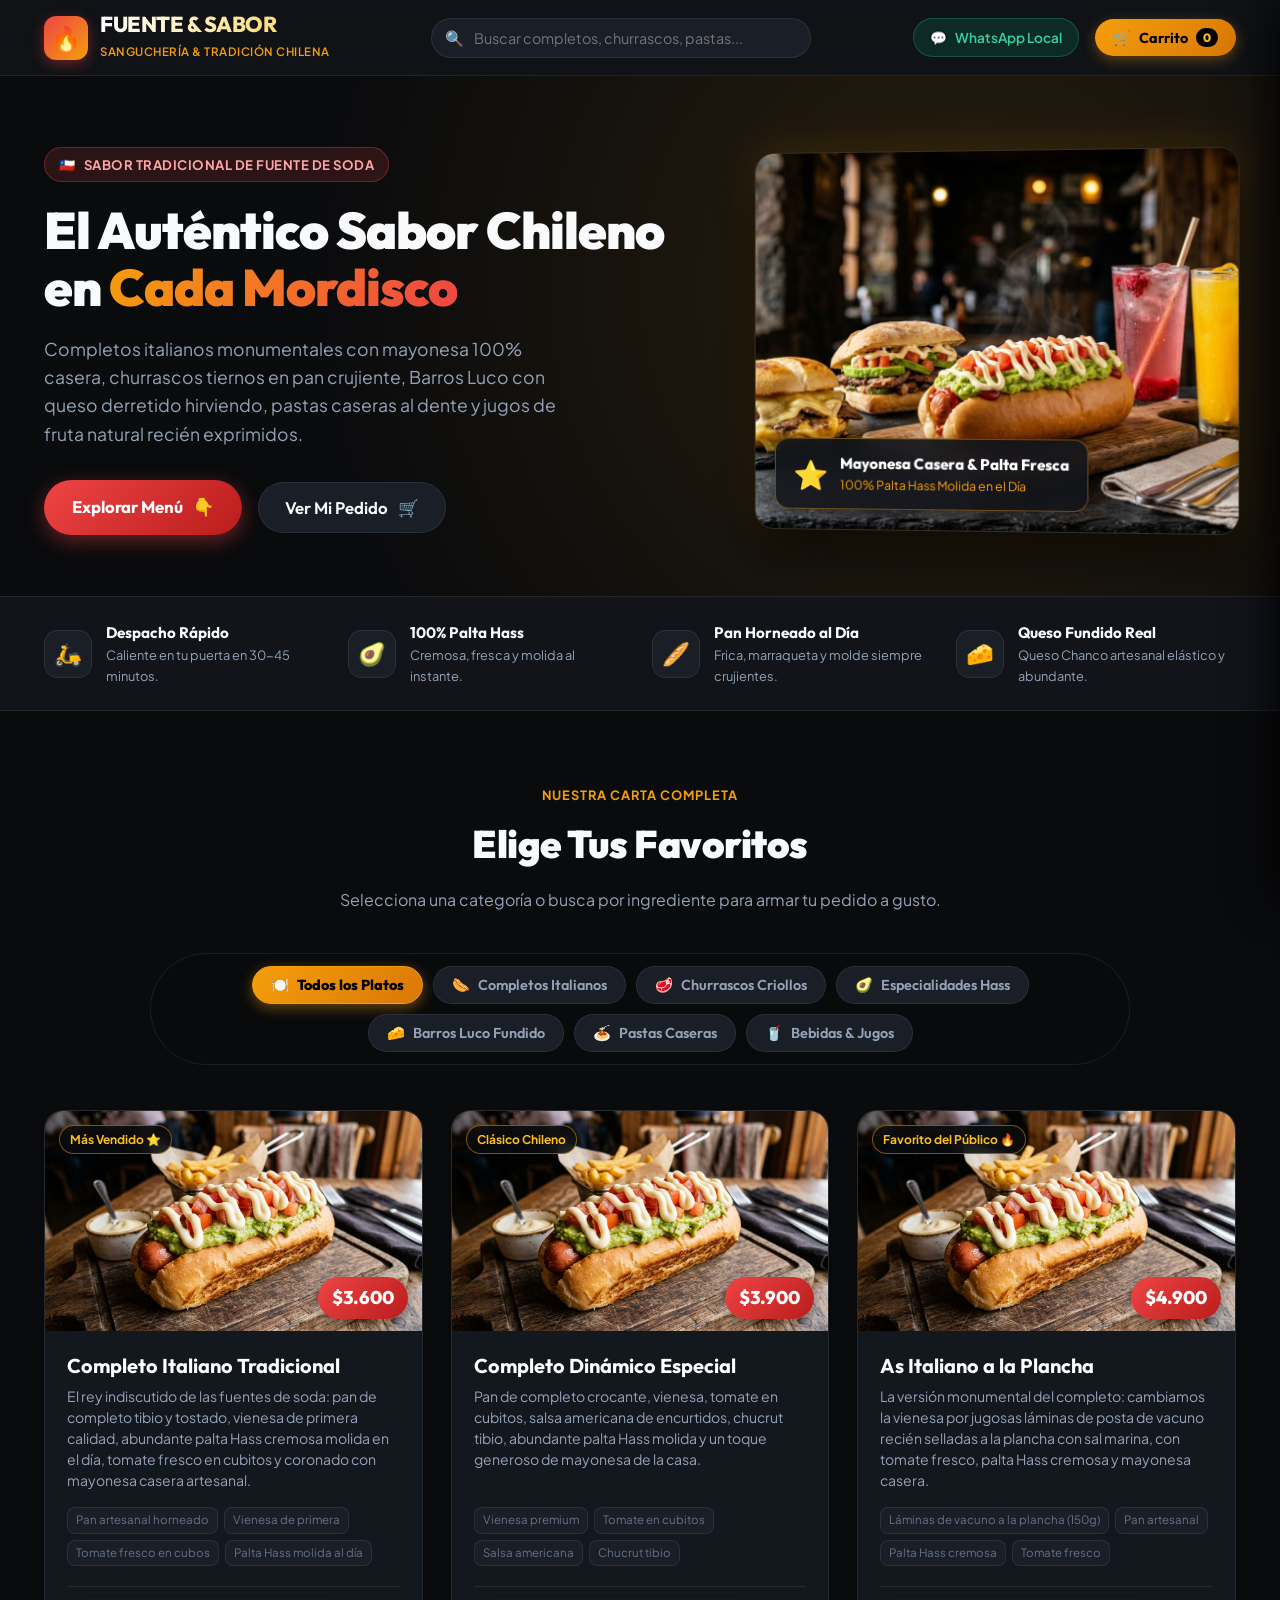
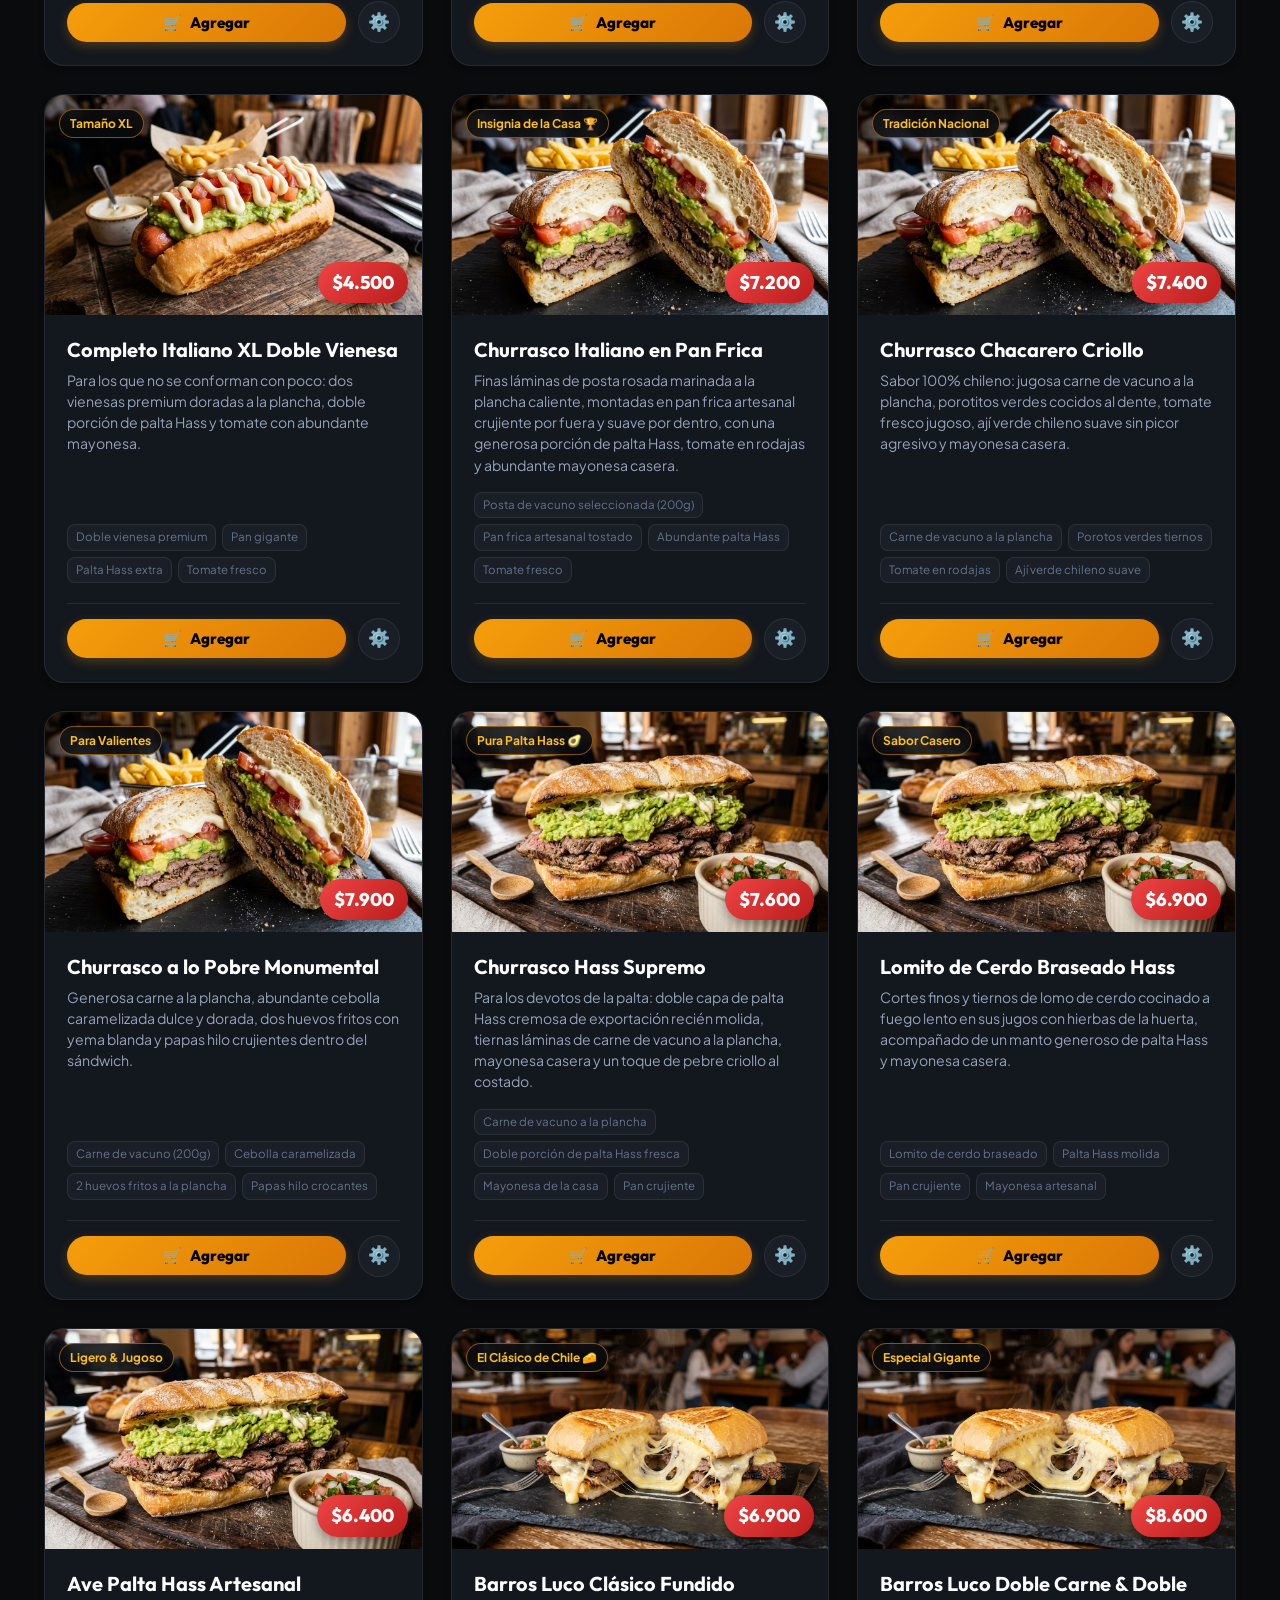
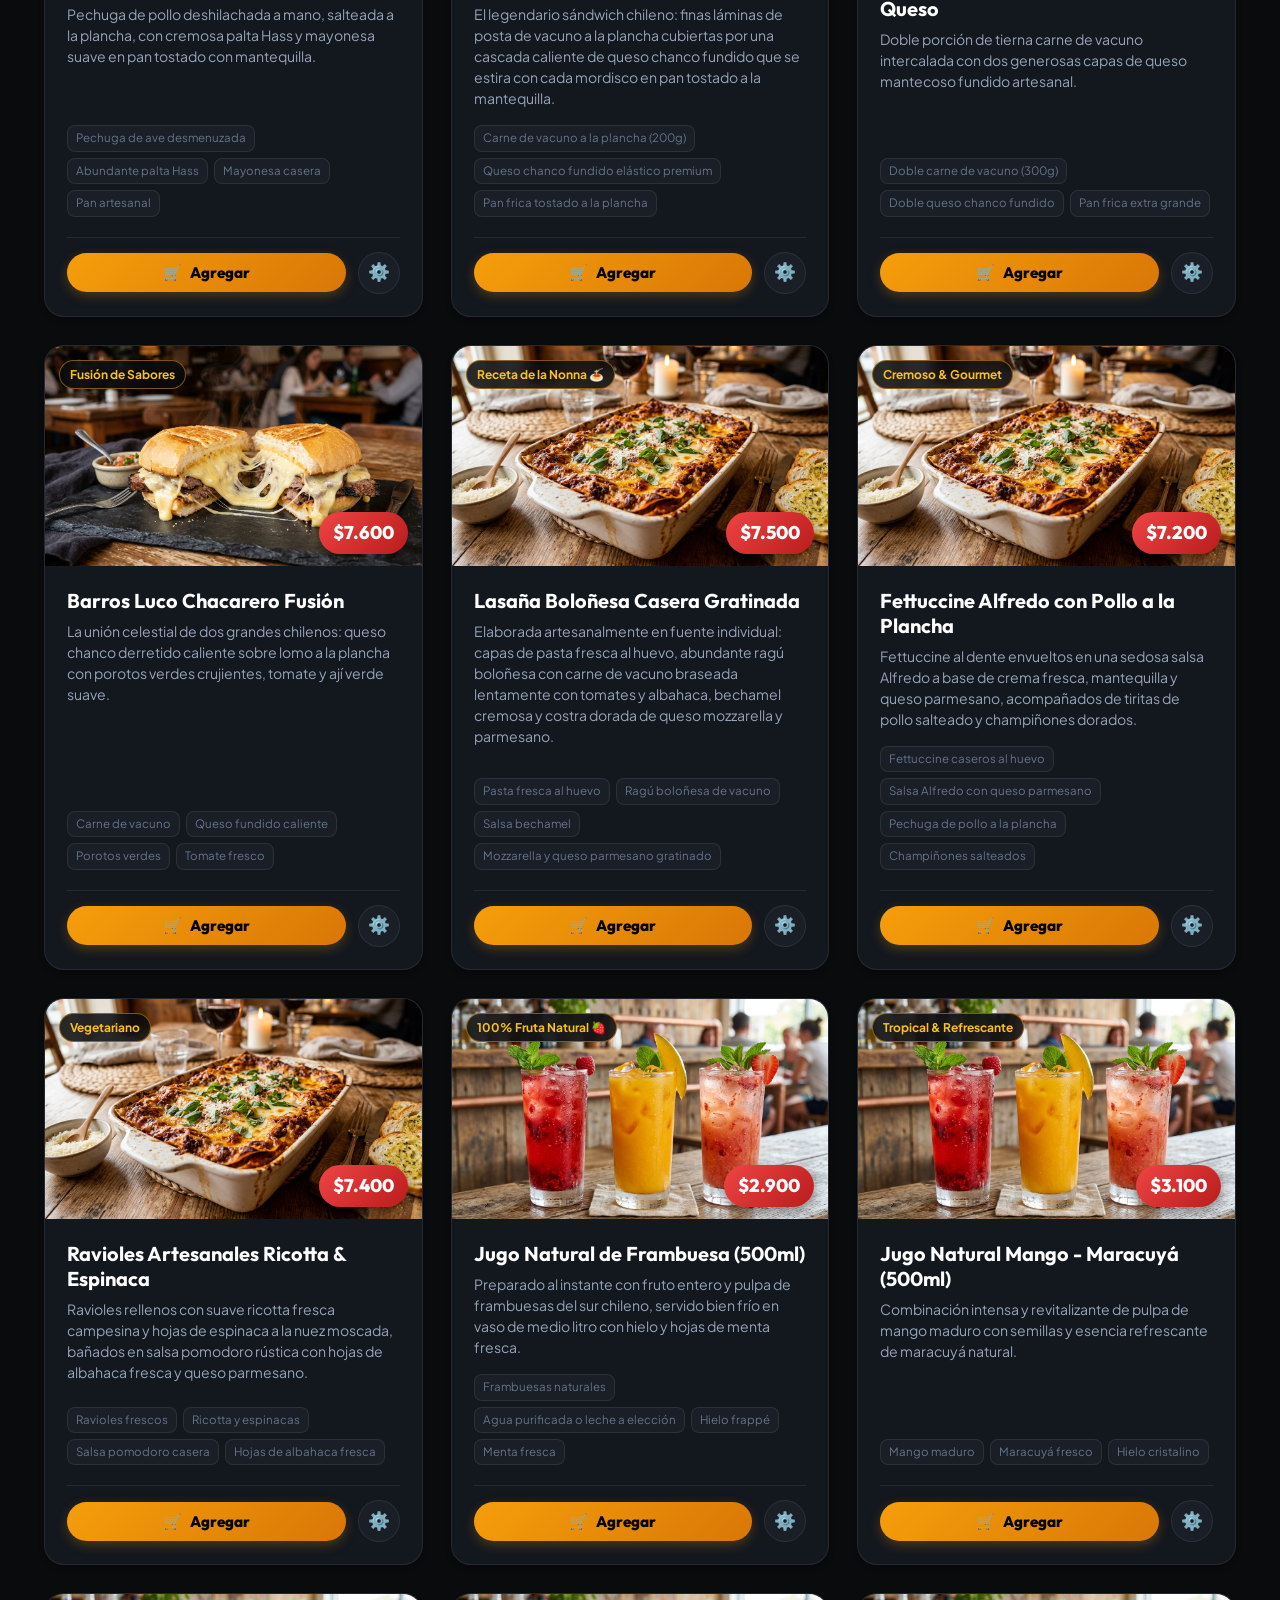
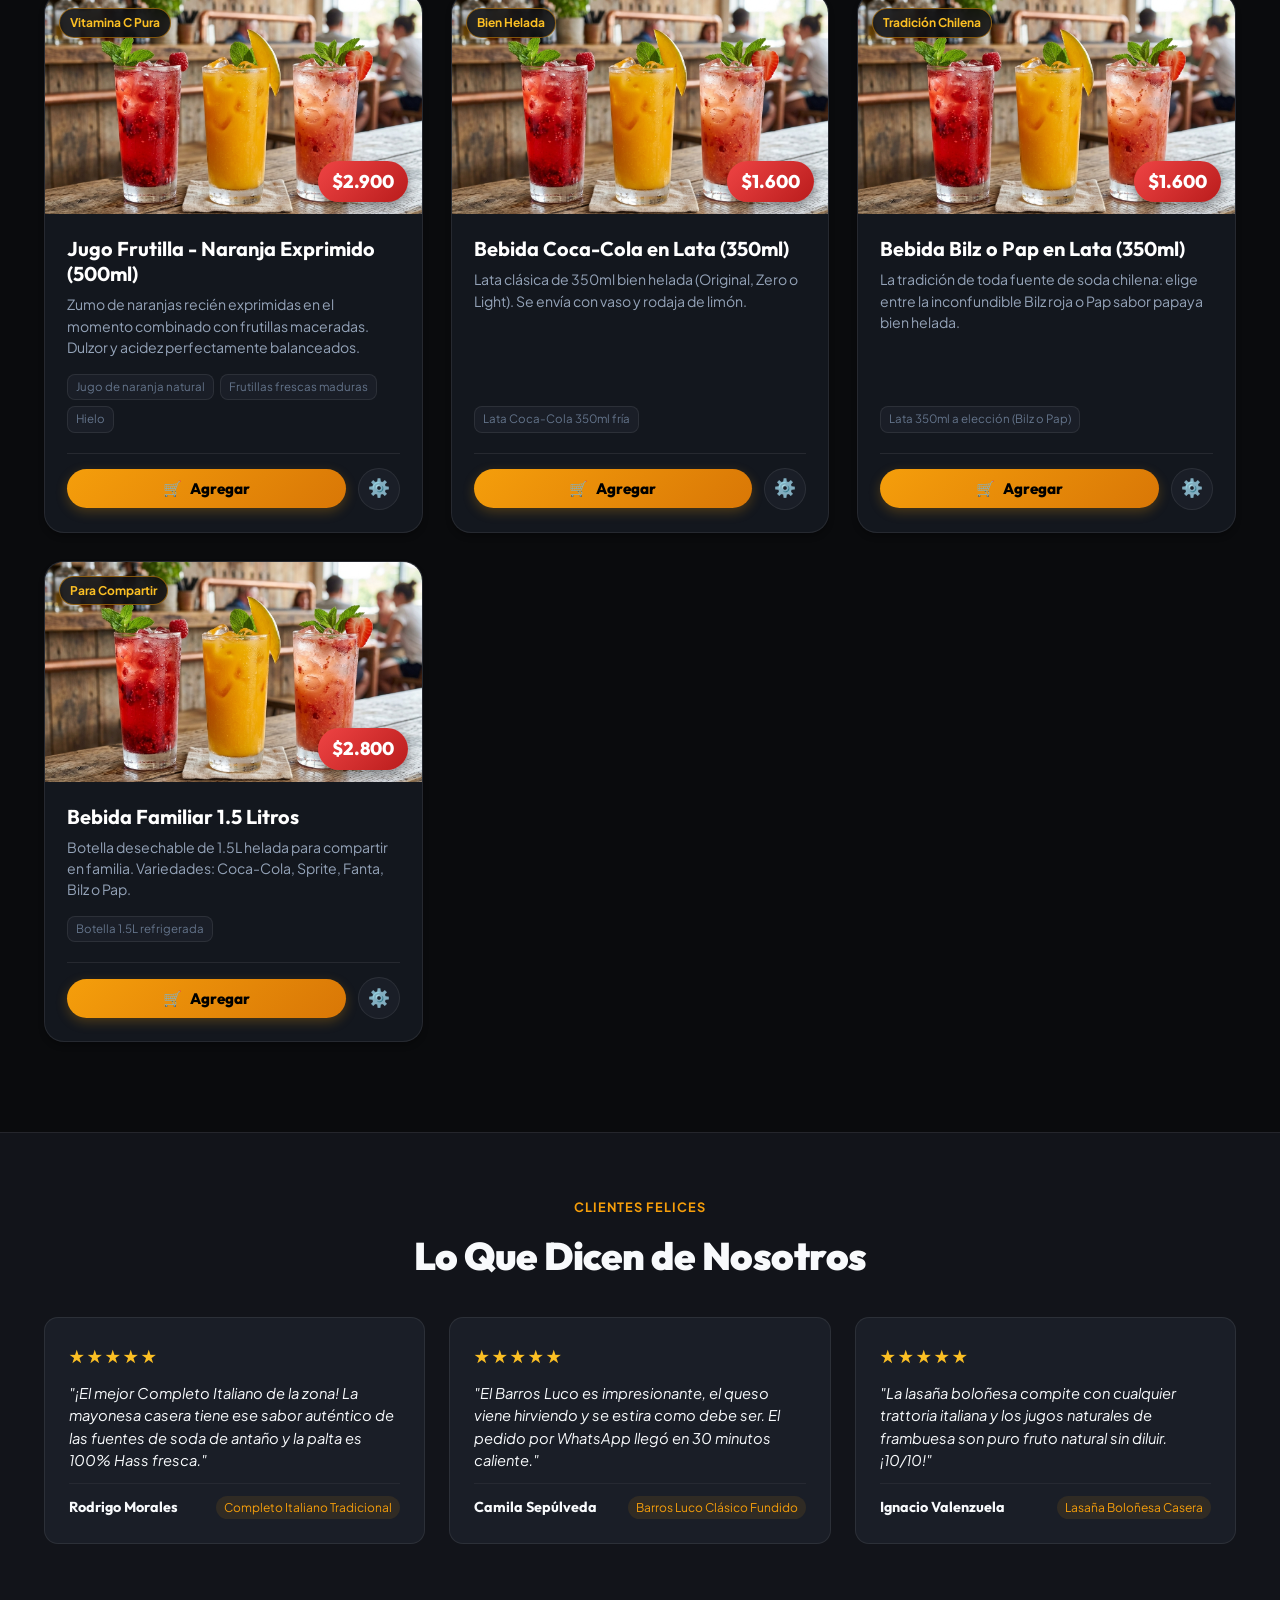
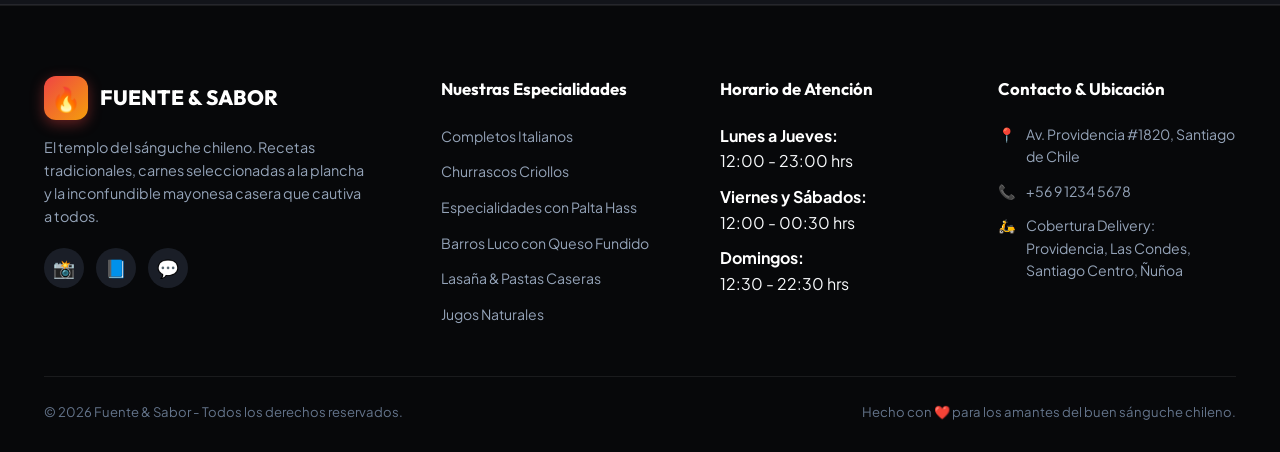
==== index.html @ efa7fe66 "feat: inicializar sitio web Fuente & Sabor con menu completo, imagenes y checkout WhatsApp" ====
<!DOCTYPE html>
<html lang="es">
<head>
  <meta charset="UTF-8">
  <meta name="viewport" content="width=device-width, initial-scale=1.0">
  <title>Fuente & Sabor | Sanguchería Tradicional y Comida Rápida Chilena</title>
  
  <!-- SEO & Meta Tags -->
  <meta name="description" content="Los mejores completos italianos, churrascos criollos, especialidades con palta Hass, barros luco fundido, pastas caseras y jugos naturales. ¡Pide online con despacho rápido!">
  <meta name="keywords" content="completos italianos, churrascos, barros luco, palta hass, pastas caseras, comida rapida chile, fuente de soda, jugos naturales, delivery sándwiches">
  <meta name="author" content="Fuente & Sabor">
  
  <!-- Open Graph -->
  <meta property="og:title" content="Fuente & Sabor - Sanguchería Tradicional Chilena">
  <meta property="og:description" content="El auténtico sabor chileno: completos italianos, churrascos, barros luco, pastas artesanales y jugos naturales. Pide directo a WhatsApp.">
  <meta property="og:image" content="assets/images/hero_food_banner_1790093904159.jpg">
  <meta property="og:type" content="website">

  <!-- Favicon -->
  <link rel="icon" href="data:image/svg+xml,<svg xmlns='http://www.w3.org/2000/svg' viewBox='0 0 100 100'><text y='.9em' font-size='90'>🥪</text></svg>">

  <!-- Stylesheet -->
  <link rel="stylesheet" href="css/styles.css">
</head>
<body>

  <!-- ==========================================================================
       HEADER / NAVBAR
       ========================================================================== -->
  <header class="header" id="navbar">
    <div class="container nav-container">
      <a href="#inicio" class="brand-logo" id="brand-logo-link">
        <div class="logo-badge">🔥</div>
        <div class="brand-text">
          <h1>FUENTE & SABOR</h1>
          <span class="brand-tagline">Sanguchería & Tradición Chilena</span>
        </div>
      </a>

      <!-- Buscador dinámico de platos -->
      <div class="nav-search">
        <span class="search-icon">🔍</span>
        <input type="text" id="search-input" class="search-input" placeholder="Buscar completos, churrascos, pastas..." autocomplete="off">
      </div>

      <!-- Acciones de cabecera -->
      <div class="nav-actions">
        <a href="https://wa.me/56912345678" target="_blank" rel="noopener noreferrer" class="btn-contact" id="btn-nav-whatsapp">
          <span>💬</span>
          <span>WhatsApp Local</span>
        </a>

        <button class="cart-button-header" id="btn-open-cart" aria-label="Abrir carrito de compras">
          <span>🛒</span>
          <span>Carrito</span>
          <span class="cart-count-badge" id="cart-badge">0</span>
        </button>
      </div>
    </div>
  </header>

  <!-- ==========================================================================
       HERO BANNER
       ========================================================================== -->
  <section class="hero" id="inicio">
    <div class="container hero-grid">
      <div class="hero-content">
        <div class="hero-pill">
          <span>🇨🇱</span>
          <span>Sabor Tradicional de Fuente de Soda</span>
        </div>
        
        <h2 class="hero-title">
          El Auténtico Sabor Chileno <br>
          en <span class="highlight">Cada Mordisco</span>
        </h2>

        <p class="hero-subtitle">
          Completos italianos monumentales con mayonesa 100% casera, churrascos tiernos en pan crujiente, Barros Luco con queso derretido hirviendo, pastas caseras al dente y jugos de fruta natural recién exprimidos.
        </p>

        <div class="hero-actions">
          <a href="#menu-principal" class="btn-primary" id="cta-hero-menu">
            <span>Explorar Menú</span>
            <span>👇</span>
          </a>
          <button class="btn-secondary" onclick="openDrawer()" id="cta-hero-cart">
            <span>Ver Mi Pedido</span>
            <span>🛒</span>
          </button>
        </div>
      </div>

      <div class="hero-image-wrapper">
        <div class="hero-img-card">
          <img src="assets/images/hero_food_banner_1790093904159.jpg" alt="Mesa de comida rápida chilena con completos, churrascos y jugos naturales" loading="eager">
          <div class="hero-floating-badge">
            <span class="badge-icon">⭐</span>
            <div>
              <div class="badge-text-title">Mayonesa Casera & Palta Fresca</div>
              <div class="badge-text-sub">100% Palta Hass Molida en el Día</div>
            </div>
          </div>
        </div>
      </div>
    </div>
  </section>

  <!-- ==========================================================================
       BENEFICIOS / QUALITY STRIP
       ========================================================================== -->
  <section class="benefits-section">
    <div class="container benefits-grid">
      <div class="benefit-item">
        <div class="benefit-icon">🛵</div>
        <div>
          <h3 class="benefit-title">Despacho Rápido</h3>
          <p class="benefit-desc">Caliente en tu puerta en 30-45 minutos.</p>
        </div>
      </div>

      <div class="benefit-item">
        <div class="benefit-icon">🥑</div>
        <div>
          <h3 class="benefit-title">100% Palta Hass</h3>
          <p class="benefit-desc">Cremosa, fresca y molida al instante.</p>
        </div>
      </div>

      <div class="benefit-item">
        <div class="benefit-icon">🥖</div>
        <div>
          <h3 class="benefit-title">Pan Horneado al Día</h3>
          <p class="benefit-desc">Frica, marraqueta y molde siempre crujientes.</p>
        </div>
      </div>

      <div class="benefit-item">
        <div class="benefit-icon">🧀</div>
        <div>
          <h3 class="benefit-title">Queso Fundido Real</h3>
          <p class="benefit-desc">Queso Chanco artesanal elástico y abundante.</p>
        </div>
      </div>
    </div>
  </section>

  <!-- ==========================================================================
       SECCIÓN DE MENÚ PRINCIPAL
       ========================================================================== -->
  <main class="menu-section" id="menu-principal">
    <div class="container">
      <div class="section-header">
        <span class="section-pill">Nuestra Carta Completa</span>
        <h2 class="section-title">Elige Tus Favoritos</h2>
        <p class="section-subtitle">
          Selecciona una categoría o busca por ingrediente para armar tu pedido a gusto.
        </p>
      </div>

      <!-- Barra de navegación por categorías -->
      <nav class="category-tabs-container" id="category-tabs" aria-label="Categorías del Menú">
        <!-- Renderizado dinámicamente con JS -->
      </nav>

      <!-- Cuadrícula de Platos -->
      <div class="menu-grid" id="menu-grid">
        <!-- Renderizado dinámicamente con JS -->
      </div>
    </div>
  </main>

  <!-- ==========================================================================
       SECCIÓN DE OPINIONES DE CLIENTES
       ========================================================================== -->
  <section class="reviews-section">
    <div class="container">
      <div class="section-header" style="margin-bottom: 30px;">
        <span class="section-pill">Clientes Felices</span>
        <h2 class="section-title">Lo Que Dicen de Nosotros</h2>
      </div>

      <div class="reviews-grid" id="reviews-grid">
        <!-- Renderizado dinámicamente con JS -->
      </div>
    </div>
  </section>

  <!-- ==========================================================================
       FOOTER
       ========================================================================== -->
  <footer class="footer" id="contacto">
    <div class="container">
      <div class="footer-grid">
        <div class="footer-brand">
          <div class="brand-logo" style="margin-bottom: 12px;">
            <div class="logo-badge">🔥</div>
            <div class="brand-text">
              <span style="font-family: var(--font-heading); font-size: 1.3rem; font-weight: 800; color: #fff;">FUENTE & SABOR</span>
            </div>
          </div>
          <p>
            El templo del sánguche chileno. Recetas tradicionales, carnes seleccionadas a la plancha y la inconfundible mayonesa casera que cautiva a todos.
          </p>
          <div class="footer-socials">
            <a href="#" class="social-link" title="Instagram">📸</a>
            <a href="#" class="social-link" title="Facebook">📘</a>
            <a href="https://wa.me/56912345678" target="_blank" class="social-link" title="WhatsApp">💬</a>
          </div>
        </div>

        <div class="footer-col">
          <h4>Nuestras Especialidades</h4>
          <ul class="footer-links">
            <li><a href="#menu-principal" onclick="setCategory('completos')">Completos Italianos</a></li>
            <li><a href="#menu-principal" onclick="setCategory('churrascos')">Churrascos Criollos</a></li>
            <li><a href="#menu-principal" onclick="setCategory('hass')">Especialidades con Palta Hass</a></li>
            <li><a href="#menu-principal" onclick="setCategory('barros_luco')">Barros Luco con Queso Fundido</a></li>
            <li><a href="#menu-principal" onclick="setCategory('pastas')">Lasaña & Pastas Caseras</a></li>
            <li><a href="#menu-principal" onclick="setCategory('bebidas_jugos')">Jugos Naturales</a></li>
          </ul>
        </div>

        <div class="footer-col">
          <h4>Horario de Atención</h4>
          <ul class="footer-links">
            <li><strong style="color: #fff;">Lunes a Jueves:</strong><br> 12:00 - 23:00 hrs</li>
            <li><strong style="color: #fff;">Viernes y Sábados:</strong><br> 12:00 - 00:30 hrs</li>
            <li><strong style="color: #fff;">Domingos:</strong><br> 12:30 - 22:30 hrs</li>
          </ul>
        </div>

        <div class="footer-col">
          <h4>Contacto & Ubicación</h4>
          <div class="footer-contact-item">
            <span>📍</span>
            <span>Av. Providencia #1820, Santiago de Chile</span>
          </div>
          <div class="footer-contact-item">
            <span>📞</span>
            <span>+56 9 1234 5678</span>
          </div>
          <div class="footer-contact-item">
            <span>🛵</span>
            <span>Cobertura Delivery: Providencia, Las Condes, Santiago Centro, Ñuñoa</span>
          </div>
        </div>
      </div>

      <div class="footer-bottom">
        <div>&copy; 2026 Fuente & Sabor - Todos los derechos reservados.</div>
        <div>Hecho con ❤️ para los amantes del buen sánguche chileno.</div>
      </div>
    </div>
  </footer>

  <!-- ==========================================================================
       DRAWER LATERAL DEL CARRITO
       ========================================================================== -->
  <div class="cart-backdrop" id="cart-backdrop"></div>
  <aside class="cart-drawer" id="cart-drawer" aria-label="Carrito de compras">
    <div class="cart-header">
      <h3>
        <span>🛒</span>
        <span>Tu Pedido</span>
      </h3>
      <button class="btn-close-drawer" id="btn-close-cart" aria-label="Cerrar carrito">✕</button>
    </div>

    <div class="cart-items-container" id="cart-items-list">
      <!-- Se inyectan los productos del carrito con JS -->
    </div>

    <div class="cart-footer">
      <div class="cart-summary-line">
        <span>Subtotal</span>
        <span id="cart-subtotal-val">$0</span>
      </div>
      <div class="cart-summary-line total">
        <span>Total Estimado</span>
        <span id="cart-total-val">$0</span>
      </div>
      <button class="btn-checkout-flow" id="btn-checkout-drawer">
        <span>Confirmar Pedido</span>
        <span>👉</span>
      </button>
    </div>
  </aside>

  <!-- ==========================================================================
       MODAL DE PERSONALIZACIÓN DE PRODUCTO
       ========================================================================== -->
  <div class="modal-backdrop" id="customize-modal" role="dialog" aria-modal="true" aria-labelledby="custom-modal-title">
    <div class="modal-content">
      <div class="modal-header">
        <h3 id="custom-modal-title">Personaliza Tu Plato</h3>
        <button class="btn-close-drawer" onclick="closeModal('customize-modal')" aria-label="Cerrar modal">✕</button>
      </div>

      <div class="modal-body">
        <!-- Preview del producto -->
        <div class="modal-product-preview" id="modal-product-preview"></div>

        <!-- Selección de Pan -->
        <div id="modal-bread-section"></div>

        <!-- Extras Opcionales -->
        <div>
          <h4 class="custom-section-title">Agrega Extras Deliciosos:</h4>
          <div class="options-group" id="modal-extras-list"></div>
        </div>

        <!-- Instrucciones especiales -->
        <div class="form-group">
          <label for="custom-notes" class="form-label">Instrucciones o preferencias:</label>
          <textarea id="custom-notes" class="form-textarea" rows="2" placeholder="Ej: Sin sal, bien tostado, mayonesa aparte..."></textarea>
        </div>
      </div>

      <div class="modal-footer">
        <div class="qty-control">
          <button class="qty-btn" onclick="changeModalQty(-1)">-</button>
          <span class="qty-number" id="modal-qty">1</span>
          <button class="qty-btn" onclick="changeModalQty(1)">+</button>
        </div>

        <button class="btn-primary" onclick="confirmCustomAddToCart()">
          <span>Agregar al Carrito</span>
        </button>
      </div>
    </div>
  </div>

  <!-- ==========================================================================
       MODAL DE CHECKOUT / ENVÍO A WHATSAPP
       ========================================================================== -->
  <div class="modal-backdrop" id="checkout-modal" role="dialog" aria-modal="true" aria-labelledby="checkout-modal-title">
    <div class="modal-content">
      <div class="modal-header">
        <h3 id="checkout-modal-title">Finalizar Pedido</h3>
        <button class="btn-close-drawer" onclick="closeModal('checkout-modal')" aria-label="Cerrar checkout">✕</button>
      </div>

      <form class="modal-body" onsubmit="submitOrderToWhatsApp(event)">
        <!-- Resumen Breve -->
        <div class="form-group">
          <label class="form-label">Resumen de Productos:</label>
          <div id="checkout-order-summary" style="background: var(--bg-surface-elevated); padding: 12px; border-radius: var(--radius-sm); border: 1px solid var(--border-subtle); max-height: 120px; overflow-y: auto;"></div>
        </div>

        <div class="form-row">
          <div class="form-group">
            <label for="order-name" class="form-label">Tu Nombre Completo *</label>
            <input type="text" id="order-name" class="form-input" required placeholder="Ej: Juan Pérez">
          </div>
          <div class="form-group">
            <label for="order-phone" class="form-label">Teléfono de Contacto *</label>
            <input type="tel" id="order-phone" class="form-input" required placeholder="Ej: +56 9 8765 4321">
          </div>
        </div>

        <!-- Tipo de Entrega -->
        <div class="form-group">
          <label class="form-label">Modalidad de Entrega:</label>
          <div style="display: flex; gap: 16px; margin-top: 4px;">
            <label class="option-checkbox-label" style="flex: 1;">
              <span class="option-name">
                <input type="radio" name="delivery_type" value="delivery" checked onchange="handleDeliveryTypeChange()">
                🛵 Despacho a Domicilio
              </span>
            </label>
            <label class="option-checkbox-label" style="flex: 1;">
              <span class="option-name">
                <input type="radio" name="delivery_type" value="pickup" onchange="handleDeliveryTypeChange()">
                🏪 Retiro en Local
              </span>
            </label>
          </div>
        </div>

        <!-- Dirección -->
        <div class="form-group" id="checkout-address-group">
          <label for="order-address" class="form-label">Dirección de Entrega y Comuna *</label>
          <input type="text" id="order-address" class="form-input" placeholder="Ej: Calle Los Leones 1234, Depto 502, Providencia">
        </div>

        <!-- Método de Pago -->
        <div class="form-group">
          <label for="order-payment" class="form-label">Método de Pago:</label>
          <select id="order-payment" class="form-select">
            <option value="Transferencia Bancaria Inmediata">Transferencia Bancaria Inmediata</option>
            <option value="Tarjeta de Débito / Crédito al Repartidor">Tarjeta de Débito / Crédito al Repartidor (POS)</option>
            <option value="Efectivo al recibir">Efectivo al recibir (indicar vuelto si aplica)</option>
          </select>
        </div>

        <!-- Comentarios extras -->
        <div class="form-group">
          <label for="order-comments" class="form-label">Notas para el repartidor o cocina:</label>
          <input type="text" id="order-comments" class="form-input" placeholder="Ej: Tocar el timbre B, pedir cubiertos adicionales...">
        </div>

        <!-- Totales de Checkout -->
        <div style="background: var(--bg-surface-elevated); padding: 14px; border-radius: var(--radius-sm); border: 1px solid var(--border-subtle); display: flex; flex-direction: column; gap: 6px;">
          <div class="cart-summary-line">
            <span>Subtotal Productos:</span>
            <span id="checkout-subtotal-val">$0</span>
          </div>
          <div class="cart-summary-line">
            <span>Costo de Despacho:</span>
            <span id="checkout-fee-val">$2.000</span>
          </div>
          <div class="cart-summary-line total" style="margin-top: 4px;">
            <span>Total a Pagar:</span>
            <span id="checkout-total-val" style="color: var(--accent-amber);">$0</span>
          </div>
        </div>

        <button type="submit" class="btn-checkout-flow" style="margin-top: 10px; width: 100%;">
          <span>💬 Enviar Pedido a WhatsApp</span>
        </button>
      </form>
    </div>
  </div>

  <!-- Botón Flotante de Carrito para Móviles -->
  <button class="floating-cart-btn" id="floating-cart-btn" aria-label="Ver pedido">
    <span>🛒</span>
    <span>Ver Carrito</span>
    <span class="cart-count-badge" id="floating-cart-badge">0</span>
  </button>

  <!-- Scripts -->
  <script src="js/menuData.js"></script>
  <script src="js/app.js"></script>
</body>
</html>
---- css/styles.css ----
/* ==========================================================================
   FUENTE & SABOR - Sanguchería & Comida Rápida Tradicional
   Design System & Styling
   ========================================================================== */

@import url('https://fonts.googleapis.com/css2?family=Outfit:wght@400;500;600;700;800;900&family=Plus+Jakarta+Sans:wght@300;400;500;600;700&display=swap');

:root {
  /* Colors */
  --bg-primary: #0a0b0d;
  --bg-surface: #12141a;
  --bg-surface-elevated: #1a1e27;
  --bg-surface-card: rgba(22, 26, 35, 0.85);
  --bg-glass: rgba(18, 20, 26, 0.8);
  --bg-overlay: rgba(0, 0, 0, 0.75);

  --accent-amber: #f59e0b;
  --accent-amber-light: #fbbf24;
  --accent-amber-dark: #b45309;
  --accent-red: #ef4444;
  --accent-red-hover: #dc2626;
  --accent-green: #10b981;
  --accent-green-dark: #059669;
  
  --text-main: #f8fafc;
  --text-secondary: #94a3b8;
  --text-muted: #64748b;
  --text-amber: #fcd34d;

  --border-subtle: rgba(255, 255, 255, 0.08);
  --border-hover: rgba(245, 158, 11, 0.4);
  --border-active: #f59e0b;

  --shadow-sm: 0 4px 6px -1px rgba(0, 0, 0, 0.3);
  --shadow-md: 0 10px 25px -3px rgba(0, 0, 0, 0.5);
  --shadow-glow: 0 0 25px rgba(245, 158, 11, 0.25);
  --shadow-red-glow: 0 0 25px rgba(239, 68, 68, 0.3);

  /* Typography */
  --font-heading: 'Outfit', -apple-system, BlinkMacSystemFont, sans-serif;
  --font-body: 'Plus Jakarta Sans', -apple-system, BlinkMacSystemFont, sans-serif;

  /* Layout */
  --max-width: 1240px;
  --radius-sm: 8px;
  --radius-md: 14px;
  --radius-lg: 20px;
  --radius-full: 9999px;
  --header-height: 76px;
  --transition: all 0.25s cubic-bezier(0.16, 1, 0.3, 1);
}

/* Base Reset */
*, *::before, *::after {
  box-sizing: border-box;
  margin: 0;
  padding: 0;
}

html {
  scroll-behavior: smooth;
}

body {
  font-family: var(--font-body);
  background-color: var(--bg-primary);
  color: var(--text-main);
  line-height: 1.6;
  overflow-x: hidden;
  -webkit-font-smoothing: antialiased;
}

/* Custom Scrollbar */
::-webkit-scrollbar {
  width: 8px;
}
::-webkit-scrollbar-track {
  background: var(--bg-primary);
}
::-webkit-scrollbar-thumb {
  background: #272d3b;
  border-radius: var(--radius-full);
}
::-webkit-scrollbar-thumb:hover {
  background: var(--accent-amber);
}

/* Layout Container */
.container {
  max-width: var(--max-width);
  margin: 0 auto;
  padding: 0 24px;
}

/* ==========================================================================
   HEADER & NAVBAR
   ========================================================================== */
.header {
  position: sticky;
  top: 0;
  z-index: 100;
  height: var(--header-height);
  background: var(--bg-glass);
  backdrop-filter: blur(16px);
  -webkit-backdrop-filter: blur(16px);
  border-bottom: 1px solid var(--border-subtle);
  display: flex;
  align-items: center;
  transition: var(--transition);
}

.header.scrolled {
  background: rgba(10, 11, 13, 0.95);
  box-shadow: 0 4px 20px rgba(0, 0, 0, 0.6);
  border-bottom-color: rgba(245, 158, 11, 0.2);
}

.nav-container {
  display: flex;
  align-items: center;
  justify-content: space-between;
  width: 100%;
}

.brand-logo {
  display: flex;
  align-items: center;
  gap: 12px;
  text-decoration: none;
  color: var(--text-main);
}

.logo-badge {
  width: 44px;
  height: 44px;
  background: linear-gradient(135deg, #ef4444 0%, #f59e0b 100%);
  border-radius: 12px;
  display: flex;
  align-items: center;
  justify-content: center;
  font-size: 24px;
  box-shadow: 0 4px 14px rgba(239, 68, 68, 0.4);
}

.brand-text h1 {
  font-family: var(--font-heading);
  font-size: 1.35rem;
  font-weight: 800;
  letter-spacing: -0.5px;
  line-height: 1.1;
  background: linear-gradient(90deg, #ffffff, #fcd34d);
  -webkit-background-clip: text;
  -webkit-text-fill-color: transparent;
}

.brand-tagline {
  font-size: 0.72rem;
  color: var(--accent-amber);
  font-weight: 600;
  letter-spacing: 0.5px;
  text-transform: uppercase;
}

.nav-search {
  flex: 1;
  max-width: 380px;
  margin: 0 24px;
  position: relative;
}

.search-input {
  width: 100%;
  padding: 10px 16px 10px 42px;
  background: var(--bg-surface-elevated);
  border: 1px solid var(--border-subtle);
  border-radius: var(--radius-full);
  color: var(--text-main);
  font-family: var(--font-body);
  font-size: 0.9rem;
  outline: none;
  transition: var(--transition);
}

.search-input:focus {
  border-color: var(--accent-amber);
  background: var(--bg-surface);
  box-shadow: 0 0 15px rgba(245, 158, 11, 0.2);
}

.search-icon {
  position: absolute;
  left: 14px;
  top: 50%;
  transform: translateY(-50%);
  color: var(--text-muted);
  font-size: 0.95rem;
  pointer-events: none;
}

.nav-actions {
  display: flex;
  align-items: center;
  gap: 16px;
}

.btn-contact {
  display: inline-flex;
  align-items: center;
  gap: 8px;
  padding: 8px 16px;
  border-radius: var(--radius-full);
  background: rgba(16, 185, 129, 0.15);
  border: 1px solid rgba(16, 185, 129, 0.3);
  color: #34d399;
  font-size: 0.85rem;
  font-weight: 600;
  text-decoration: none;
  transition: var(--transition);
}

.btn-contact:hover {
  background: rgba(16, 185, 129, 0.25);
  transform: translateY(-1px);
}

.cart-button-header {
  position: relative;
  background: linear-gradient(135deg, #f59e0b 0%, #d97706 100%);
  border: none;
  color: #000;
  font-weight: 700;
  font-family: var(--font-heading);
  padding: 9px 18px;
  border-radius: var(--radius-full);
  cursor: pointer;
  display: flex;
  align-items: center;
  gap: 8px;
  font-size: 0.9rem;
  box-shadow: 0 4px 14px rgba(245, 158, 11, 0.35);
  transition: var(--transition);
}

.cart-button-header:hover {
  transform: translateY(-2px);
  box-shadow: 0 6px 20px rgba(245, 158, 11, 0.5);
  background: linear-gradient(135deg, #fbbf24 0%, #f59e0b 100%);
}

.cart-count-badge {
  background: #000;
  color: #fbbf24;
  font-size: 0.75rem;
  font-weight: 800;
  padding: 2px 7px;
  border-radius: var(--radius-full);
}

/* ==========================================================================
   HERO SECTION
   ========================================================================== */
.hero {
  position: relative;
  min-height: 520px;
  padding: 70px 0 60px;
  display: flex;
  align-items: center;
  background: radial-gradient(circle at 75% 40%, rgba(245, 158, 11, 0.12) 0%, rgba(10, 11, 13, 0) 65%);
  overflow: hidden;
}

.hero-grid {
  display: grid;
  grid-template-columns: 1.15fr 0.85fr;
  align-items: center;
  gap: 48px;
}

.hero-content {
  z-index: 2;
}

.hero-pill {
  display: inline-flex;
  align-items: center;
  gap: 8px;
  padding: 6px 14px;
  background: rgba(239, 68, 68, 0.15);
  border: 1px solid rgba(239, 68, 68, 0.35);
  border-radius: var(--radius-full);
  color: #fca5a5;
  font-size: 0.82rem;
  font-weight: 700;
  letter-spacing: 0.5px;
  text-transform: uppercase;
  margin-bottom: 20px;
}

.hero-title {
  font-family: var(--font-heading);
  font-size: 3.2rem;
  font-weight: 900;
  line-height: 1.1;
  letter-spacing: -1px;
  margin-bottom: 20px;
}

.hero-title .highlight {
  background: linear-gradient(120deg, #f59e0b 0%, #ef4444 100%);
  -webkit-background-clip: text;
  -webkit-text-fill-color: transparent;
}

.hero-subtitle {
  font-size: 1.1rem;
  color: var(--text-secondary);
  line-height: 1.6;
  margin-bottom: 32px;
  max-width: 540px;
}

.hero-actions {
  display: flex;
  flex-wrap: wrap;
  gap: 16px;
  align-items: center;
}

.btn-primary {
  background: linear-gradient(135deg, #ef4444 0%, #b91c1c 100%);
  color: #fff;
  border: none;
  font-family: var(--font-heading);
  font-weight: 700;
  font-size: 1.05rem;
  padding: 14px 28px;
  border-radius: var(--radius-full);
  cursor: pointer;
  display: inline-flex;
  align-items: center;
  gap: 10px;
  text-decoration: none;
  box-shadow: 0 6px 20px rgba(239, 68, 68, 0.4);
  transition: var(--transition);
}

.btn-primary:hover {
  transform: translateY(-2px);
  box-shadow: 0 10px 25px rgba(239, 68, 68, 0.6);
  background: linear-gradient(135deg, #f87171 0%, #dc2626 100%);
}

.btn-secondary {
  background: var(--bg-surface-elevated);
  color: var(--text-main);
  border: 1px solid var(--border-subtle);
  font-family: var(--font-heading);
  font-weight: 600;
  font-size: 1.05rem;
  padding: 14px 26px;
  border-radius: var(--radius-full);
  cursor: pointer;
  display: inline-flex;
  align-items: center;
  gap: 10px;
  text-decoration: none;
  transition: var(--transition);
}

.btn-secondary:hover {
  background: var(--bg-surface-card);
  border-color: var(--accent-amber);
  color: var(--accent-amber-light);
  transform: translateY(-2px);
}

.hero-image-wrapper {
  position: relative;
  z-index: 1;
}

.hero-img-card {
  position: relative;
  border-radius: var(--radius-lg);
  overflow: hidden;
  box-shadow: 0 20px 50px rgba(0, 0, 0, 0.8), 0 0 40px rgba(245, 158, 11, 0.2);
  border: 1px solid rgba(255, 255, 255, 0.1);
  transform: perspective(1000px) rotateY(-4deg);
  transition: var(--transition);
}

.hero-img-card:hover {
  transform: perspective(1000px) rotateY(0deg) scale(1.02);
}

.hero-img-card img {
  width: 100%;
  height: 380px;
  object-fit: cover;
  display: block;
}

.hero-floating-badge {
  position: absolute;
  bottom: 20px;
  left: 20px;
  background: rgba(18, 20, 26, 0.9);
  backdrop-filter: blur(12px);
  padding: 12px 18px;
  border-radius: var(--radius-md);
  border: 1px solid rgba(245, 158, 11, 0.4);
  box-shadow: 0 10px 25px rgba(0, 0, 0, 0.5);
  display: flex;
  align-items: center;
  gap: 12px;
}

.badge-icon {
  font-size: 1.8rem;
}

.badge-text-title {
  font-family: var(--font-heading);
  font-size: 0.95rem;
  font-weight: 800;
  color: #fff;
}

.badge-text-sub {
  font-size: 0.78rem;
  color: var(--accent-amber);
}

/* ==========================================================================
   BENEFITS STRIP
   ========================================================================== */
.benefits-section {
  padding: 24px 0;
  background: var(--bg-surface);
  border-top: 1px solid var(--border-subtle);
  border-bottom: 1px solid var(--border-subtle);
}

.benefits-grid {
  display: grid;
  grid-template-columns: repeat(auto-fit, minmax(240px, 1fr));
  gap: 24px;
}

.benefit-item {
  display: flex;
  align-items: center;
  gap: 14px;
}

.benefit-icon {
  width: 48px;
  height: 48px;
  background: var(--bg-surface-elevated);
  border: 1px solid var(--border-subtle);
  border-radius: var(--radius-md);
  display: flex;
  align-items: center;
  justify-content: center;
  font-size: 1.4rem;
  flex-shrink: 0;
}

.benefit-title {
  font-family: var(--font-heading);
  font-weight: 700;
  font-size: 0.95rem;
  color: var(--text-main);
}

.benefit-desc {
  font-size: 0.8rem;
  color: var(--text-secondary);
}

/* ==========================================================================
   MENU SECTION & CATEGORY TABS
   ========================================================================== */
.menu-section {
  padding: 70px 0 90px;
}

.section-header {
  text-align: center;
  max-width: 650px;
  margin: 0 auto 40px;
}

.section-pill {
  display: inline-block;
  font-size: 0.8rem;
  text-transform: uppercase;
  letter-spacing: 1px;
  font-weight: 700;
  color: var(--accent-amber);
  margin-bottom: 8px;
}

.section-title {
  font-family: var(--font-heading);
  font-size: 2.4rem;
  font-weight: 900;
  letter-spacing: -0.5px;
  margin-bottom: 12px;
}

.section-subtitle {
  color: var(--text-secondary);
  font-size: 1rem;
}

/* Category Filter Bar */
.category-tabs-container {
  display: flex;
  align-items: center;
  justify-content: center;
  flex-wrap: wrap;
  gap: 10px;
  margin-bottom: 45px;
  position: sticky;
  top: var(--header-height);
  z-index: 50;
  background: rgba(10, 11, 13, 0.85);
  backdrop-filter: blur(12px);
  padding: 12px 16px;
  border-radius: var(--radius-full);
  border: 1px solid var(--border-subtle);
  max-width: 980px;
  margin-left: auto;
  margin-right: auto;
}

.tab-btn {
  background: var(--bg-surface-elevated);
  border: 1px solid var(--border-subtle);
  color: var(--text-secondary);
  font-family: var(--font-heading);
  font-weight: 600;
  font-size: 0.9rem;
  padding: 9px 18px;
  border-radius: var(--radius-full);
  cursor: pointer;
  display: inline-flex;
  align-items: center;
  gap: 8px;
  transition: var(--transition);
}

.tab-btn:hover {
  color: var(--text-main);
  background: var(--bg-surface-card);
  border-color: rgba(245, 158, 11, 0.3);
}

.tab-btn.active {
  background: linear-gradient(135deg, #f59e0b 0%, #d97706 100%);
  color: #000;
  font-weight: 800;
  border-color: var(--accent-amber);
  box-shadow: 0 4px 14px rgba(245, 158, 11, 0.4);
}

/* Menu Grid */
.menu-grid {
  display: grid;
  grid-template-columns: repeat(auto-fill, minmax(330px, 1fr));
  gap: 28px;
}

/* Menu Card */
.menu-card {
  background: var(--bg-surface-card);
  border: 1px solid var(--border-subtle);
  border-radius: var(--radius-lg);
  overflow: hidden;
  display: flex;
  flex-direction: column;
  box-shadow: var(--shadow-sm);
  transition: var(--transition);
  position: relative;
}

.menu-card:hover {
  transform: translateY(-6px);
  border-color: var(--border-hover);
  box-shadow: 0 15px 30px rgba(0, 0, 0, 0.7), var(--shadow-glow);
}

.card-img-wrapper {
  position: relative;
  width: 100%;
  height: 220px;
  overflow: hidden;
  background: #181b22;
}

.card-img-wrapper img {
  width: 100%;
  height: 100%;
  object-fit: cover;
  transition: transform 0.5s cubic-bezier(0.16, 1, 0.3, 1);
}

.menu-card:hover .card-img-wrapper img {
  transform: scale(1.08);
}

.card-badge {
  position: absolute;
  top: 14px;
  left: 14px;
  background: rgba(10, 11, 13, 0.85);
  backdrop-filter: blur(8px);
  border: 1px solid rgba(245, 158, 11, 0.5);
  color: var(--accent-amber-light);
  font-size: 0.75rem;
  font-weight: 700;
  padding: 4px 10px;
  border-radius: var(--radius-full);
}

.card-price-tag {
  position: absolute;
  bottom: 12px;
  right: 14px;
  background: linear-gradient(135deg, #ef4444 0%, #b91c1c 100%);
  color: #fff;
  font-family: var(--font-heading);
  font-weight: 800;
  font-size: 1.15rem;
  padding: 6px 14px;
  border-radius: var(--radius-full);
  box-shadow: 0 4px 12px rgba(0, 0, 0, 0.4);
}

.card-body {
  padding: 22px;
  display: flex;
  flex-direction: column;
  flex: 1;
}

.card-title {
  font-family: var(--font-heading);
  font-size: 1.25rem;
  font-weight: 700;
  margin-bottom: 8px;
  line-height: 1.25;
  color: #fff;
}

.card-desc {
  font-size: 0.88rem;
  color: var(--text-secondary);
  line-height: 1.5;
  margin-bottom: 16px;
  flex-grow: 1;
}

.card-ingredients {
  display: flex;
  flex-wrap: wrap;
  gap: 6px;
  margin-bottom: 20px;
}

.ingredient-tag {
  font-size: 0.72rem;
  background: var(--bg-surface-elevated);
  border: 1px solid var(--border-subtle);
  color: var(--text-muted);
  padding: 3px 8px;
  border-radius: var(--radius-sm);
}

.card-footer {
  display: flex;
  align-items: center;
  justify-content: space-between;
  gap: 12px;
  padding-top: 14px;
  border-top: 1px solid var(--border-subtle);
}

.btn-add-cart {
  flex: 1;
  background: linear-gradient(135deg, #f59e0b 0%, #d97706 100%);
  color: #000;
  border: none;
  font-family: var(--font-heading);
  font-weight: 800;
  font-size: 0.95rem;
  padding: 10px 16px;
  border-radius: var(--radius-full);
  cursor: pointer;
  display: inline-flex;
  align-items: center;
  justify-content: center;
  gap: 8px;
  box-shadow: 0 4px 12px rgba(245, 158, 11, 0.25);
  transition: var(--transition);
}

.btn-add-cart:hover {
  background: linear-gradient(135deg, #fbbf24 0%, #f59e0b 100%);
  transform: translateY(-2px);
  box-shadow: 0 6px 16px rgba(245, 158, 11, 0.4);
}

.btn-customize {
  background: var(--bg-surface-elevated);
  border: 1px solid var(--border-subtle);
  color: var(--text-secondary);
  width: 42px;
  height: 42px;
  border-radius: var(--radius-full);
  cursor: pointer;
  display: flex;
  align-items: center;
  justify-content: center;
  font-size: 1.1rem;
  transition: var(--transition);
}

.btn-customize:hover {
  border-color: var(--accent-amber);
  color: var(--accent-amber-light);
  transform: rotate(15deg);
}

/* Empty search state */
.empty-state {
  grid-column: 1 / -1;
  text-align: center;
  padding: 60px 20px;
  background: var(--bg-surface);
  border-radius: var(--radius-lg);
  border: 1px dashed var(--border-subtle);
}

.empty-state-icon {
  font-size: 3rem;
  margin-bottom: 16px;
}

.empty-state h3 {
  font-family: var(--font-heading);
  font-size: 1.4rem;
  margin-bottom: 8px;
}

.empty-state p {
  color: var(--text-secondary);
  font-size: 0.95rem;
}

/* ==========================================================================
   REVIEWS & TESTIMONIALS
   ========================================================================== */
.reviews-section {
  padding: 60px 0;
  background: var(--bg-surface);
  border-top: 1px solid var(--border-subtle);
  border-bottom: 1px solid var(--border-subtle);
}

.reviews-grid {
  display: grid;
  grid-template-columns: repeat(auto-fit, minmax(300px, 1fr));
  gap: 24px;
}

.review-card {
  background: var(--bg-surface-elevated);
  border: 1px solid var(--border-subtle);
  border-radius: var(--radius-md);
  padding: 24px;
  display: flex;
  flex-direction: column;
  gap: 12px;
}

.review-stars {
  color: #fbbf24;
  font-size: 1.1rem;
  letter-spacing: 2px;
}

.review-comment {
  font-size: 0.92rem;
  color: var(--text-main);
  font-style: italic;
  line-height: 1.5;
  flex: 1;
}

.review-author {
  display: flex;
  align-items: center;
  justify-content: space-between;
  padding-top: 12px;
  border-top: 1px solid rgba(255, 255, 255, 0.05);
}

.author-name {
  font-family: var(--font-heading);
  font-weight: 700;
  font-size: 0.9rem;
}

.review-dish {
  font-size: 0.75rem;
  color: var(--accent-amber);
  background: rgba(245, 158, 11, 0.1);
  padding: 2px 8px;
  border-radius: var(--radius-full);
}

/* ==========================================================================
   FOOTER
   ========================================================================== */
.footer {
  background: #07080a;
  padding: 70px 0 30px;
  border-top: 1px solid var(--border-subtle);
}

.footer-grid {
  display: grid;
  grid-template-columns: 1.5fr 1fr 1fr 1fr;
  gap: 40px;
  margin-bottom: 50px;
}

.footer-brand p {
  color: var(--text-secondary);
  font-size: 0.9rem;
  margin: 16px 0 20px;
  max-width: 320px;
}

.footer-socials {
  display: flex;
  gap: 12px;
}

.social-link {
  width: 40px;
  height: 40px;
  background: var(--bg-surface-elevated);
  border-radius: 50%;
  display: flex;
  align-items: center;
  justify-content: center;
  color: var(--text-main);
  text-decoration: none;
  font-size: 1.1rem;
  transition: var(--transition);
}

.social-link:hover {
  background: var(--accent-amber);
  color: #000;
  transform: translateY(-3px);
}

.footer-col h4 {
  font-family: var(--font-heading);
  font-size: 1.05rem;
  font-weight: 700;
  color: #fff;
  margin-bottom: 20px;
}

.footer-links {
  list-style: none;
  display: flex;
  flex-direction: column;
  gap: 10px;
}

.footer-links a {
  color: var(--text-secondary);
  text-decoration: none;
  font-size: 0.88rem;
  transition: var(--transition);
}

.footer-links a:hover {
  color: var(--accent-amber-light);
  padding-left: 4px;
}

.footer-contact-item {
  display: flex;
  align-items: flex-start;
  gap: 10px;
  color: var(--text-secondary);
  font-size: 0.88rem;
  margin-bottom: 12px;
}

.footer-bottom {
  border-top: 1px solid var(--border-subtle);
  padding-top: 24px;
  display: flex;
  align-items: center;
  justify-content: space-between;
  color: var(--text-muted);
  font-size: 0.82rem;
  flex-wrap: wrap;
  gap: 16px;
}

/* ==========================================================================
   CART SLIDE-OVER DRAWER
   ========================================================================== */
.cart-backdrop {
  position: fixed;
  inset: 0;
  background: var(--bg-overlay);
  backdrop-filter: blur(4px);
  z-index: 200;
  opacity: 0;
  visibility: hidden;
  transition: var(--transition);
}

.cart-backdrop.open {
  opacity: 1;
  visibility: visible;
}

.cart-drawer {
  position: fixed;
  top: 0;
  right: 0;
  bottom: 0;
  width: 100%;
  max-width: 440px;
  background: var(--bg-surface);
  border-left: 1px solid var(--border-subtle);
  z-index: 210;
  display: flex;
  flex-direction: column;
  transform: translateX(100%);
  transition: transform 0.35s cubic-bezier(0.16, 1, 0.3, 1);
  box-shadow: -10px 0 40px rgba(0, 0, 0, 0.8);
}

.cart-drawer.open {
  transform: translateX(0);
}

.cart-header {
  padding: 20px 24px;
  border-bottom: 1px solid var(--border-subtle);
  display: flex;
  align-items: center;
  justify-content: space-between;
  background: var(--bg-surface-elevated);
}

.cart-header h3 {
  font-family: var(--font-heading);
  font-size: 1.25rem;
  font-weight: 800;
  display: flex;
  align-items: center;
  gap: 10px;
}

.btn-close-drawer {
  background: none;
  border: none;
  color: var(--text-muted);
  font-size: 1.4rem;
  cursor: pointer;
  padding: 4px;
  line-height: 1;
  transition: var(--transition);
}

.btn-close-drawer:hover {
  color: #fff;
  transform: rotate(90deg);
}

.cart-items-container {
  flex: 1;
  overflow-y: auto;
  padding: 20px 24px;
  display: flex;
  flex-direction: column;
  gap: 16px;
}

.cart-empty {
  display: flex;
  flex-direction: column;
  align-items: center;
  justify-content: center;
  height: 100%;
  text-align: center;
  color: var(--text-muted);
}

.cart-empty-icon {
  font-size: 3.5rem;
  margin-bottom: 14px;
  opacity: 0.6;
}

.cart-item {
  display: flex;
  gap: 14px;
  background: var(--bg-surface-elevated);
  border: 1px solid var(--border-subtle);
  border-radius: var(--radius-md);
  padding: 12px;
  position: relative;
}

.cart-item-img {
  width: 70px;
  height: 70px;
  border-radius: var(--radius-sm);
  object-fit: cover;
  flex-shrink: 0;
}

.cart-item-info {
  flex: 1;
  display: flex;
  flex-direction: column;
  justify-content: space-between;
}

.cart-item-title {
  font-family: var(--font-heading);
  font-weight: 700;
  font-size: 0.92rem;
  color: #fff;
  line-height: 1.2;
}

.cart-item-extras {
  font-size: 0.74rem;
  color: var(--accent-amber);
  margin-top: 2px;
}

.cart-item-price {
  font-family: var(--font-heading);
  font-weight: 800;
  font-size: 0.95rem;
  color: var(--text-amber);
}

.cart-item-controls {
  display: flex;
  align-items: center;
  justify-content: space-between;
  margin-top: 6px;
}

.qty-control {
  display: flex;
  align-items: center;
  background: var(--bg-surface);
  border: 1px solid var(--border-subtle);
  border-radius: var(--radius-full);
  overflow: hidden;
}

.qty-btn {
  background: none;
  border: none;
  color: var(--text-main);
  width: 28px;
  height: 28px;
  font-size: 0.9rem;
  font-weight: 700;
  cursor: pointer;
  display: flex;
  align-items: center;
  justify-content: center;
  transition: var(--transition);
}

.qty-btn:hover {
  background: rgba(255, 255, 255, 0.1);
  color: var(--accent-amber);
}

.qty-number {
  font-size: 0.85rem;
  font-weight: 700;
  padding: 0 8px;
  min-width: 24px;
  text-align: center;
}

.btn-remove-item {
  background: none;
  border: none;
  color: #ef4444;
  cursor: pointer;
  font-size: 0.85rem;
  opacity: 0.7;
  transition: var(--transition);
}

.btn-remove-item:hover {
  opacity: 1;
  transform: scale(1.1);
}

.cart-footer {
  padding: 20px 24px;
  background: var(--bg-surface-elevated);
  border-top: 1px solid var(--border-subtle);
  display: flex;
  flex-direction: column;
  gap: 12px;
}

.cart-summary-line {
  display: flex;
  justify-content: space-between;
  font-size: 0.9rem;
  color: var(--text-secondary);
}

.cart-summary-line.total {
  font-size: 1.25rem;
  font-weight: 900;
  font-family: var(--font-heading);
  color: #fff;
  padding-top: 10px;
  border-top: 1px dashed var(--border-subtle);
}

.cart-summary-line.total span:last-child {
  color: var(--accent-amber);
}

.btn-checkout-flow {
  background: linear-gradient(135deg, #10b981 0%, #059669 100%);
  color: #fff;
  border: none;
  font-family: var(--font-heading);
  font-size: 1.05rem;
  font-weight: 800;
  padding: 14px 20px;
  border-radius: var(--radius-full);
  cursor: pointer;
  display: flex;
  align-items: center;
  justify-content: center;
  gap: 10px;
  box-shadow: 0 4px 16px rgba(16, 185, 129, 0.4);
  transition: var(--transition);
}

.btn-checkout-flow:hover {
  background: linear-gradient(135deg, #34d399 0%, #10b981 100%);
  transform: translateY(-2px);
  box-shadow: 0 6px 20px rgba(16, 185, 129, 0.6);
}

/* ==========================================================================
   MODALS (Customization & Checkout)
   ========================================================================== */
.modal-backdrop {
  position: fixed;
  inset: 0;
  background: var(--bg-overlay);
  backdrop-filter: blur(6px);
  z-index: 300;
  display: flex;
  align-items: center;
  justify-content: center;
  padding: 20px;
  opacity: 0;
  visibility: hidden;
  transition: var(--transition);
}

.modal-backdrop.open {
  opacity: 1;
  visibility: visible;
}

.modal-content {
  background: var(--bg-surface);
  border: 1px solid var(--border-subtle);
  border-radius: var(--radius-lg);
  width: 100%;
  max-width: 540px;
  max-height: 90vh;
  overflow-y: auto;
  box-shadow: 0 25px 50px rgba(0, 0, 0, 0.9), var(--shadow-glow);
  transform: scale(0.95);
  transition: var(--transition);
  display: flex;
  flex-direction: column;
}

.modal-backdrop.open .modal-content {
  transform: scale(1);
}

.modal-header {
  padding: 20px 24px;
  border-bottom: 1px solid var(--border-subtle);
  display: flex;
  align-items: center;
  justify-content: space-between;
}

.modal-header h3 {
  font-family: var(--font-heading);
  font-size: 1.3rem;
  font-weight: 800;
}

.modal-body {
  padding: 24px;
  display: flex;
  flex-direction: column;
  gap: 20px;
}

.modal-product-preview {
  display: flex;
  gap: 16px;
  align-items: center;
  background: var(--bg-surface-elevated);
  padding: 14px;
  border-radius: var(--radius-md);
}

.modal-product-img {
  width: 75px;
  height: 75px;
  border-radius: var(--radius-sm);
  object-fit: cover;
}

.modal-product-info h4 {
  font-family: var(--font-heading);
  font-size: 1.05rem;
  font-weight: 700;
}

.modal-product-info p {
  font-size: 0.82rem;
  color: var(--text-secondary);
}

.modal-product-price {
  font-family: var(--font-heading);
  font-size: 1.1rem;
  font-weight: 800;
  color: var(--accent-amber);
  margin-top: 4px;
}

.custom-section-title {
  font-family: var(--font-heading);
  font-size: 0.95rem;
  font-weight: 700;
  color: var(--text-main);
  margin-bottom: 10px;
}

.options-group {
  display: flex;
  flex-direction: column;
  gap: 8px;
}

.option-checkbox-label {
  display: flex;
  align-items: center;
  justify-content: space-between;
  padding: 10px 14px;
  background: var(--bg-surface-elevated);
  border: 1px solid var(--border-subtle);
  border-radius: var(--radius-sm);
  cursor: pointer;
  transition: var(--transition);
}

.option-checkbox-label:hover {
  border-color: rgba(245, 158, 11, 0.4);
}

.option-checkbox-label input {
  accent-color: var(--accent-amber);
  margin-right: 10px;
  width: 17px;
  height: 17px;
}

.option-name {
  font-size: 0.88rem;
  display: flex;
  align-items: center;
}

.option-extra-price {
  font-family: var(--font-heading);
  font-weight: 700;
  font-size: 0.88rem;
  color: var(--accent-amber-light);
}

.modal-footer {
  padding: 18px 24px;
  background: var(--bg-surface-elevated);
  border-top: 1px solid var(--border-subtle);
  display: flex;
  align-items: center;
  justify-content: space-between;
}

/* Form Styles for Checkout */
.form-group {
  display: flex;
  flex-direction: column;
  gap: 6px;
}

.form-label {
  font-size: 0.85rem;
  font-weight: 600;
  color: var(--text-secondary);
}

.form-input, .form-select, .form-textarea {
  padding: 10px 14px;
  background: var(--bg-surface-elevated);
  border: 1px solid var(--border-subtle);
  border-radius: var(--radius-sm);
  color: var(--text-main);
  font-family: var(--font-body);
  font-size: 0.9rem;
  outline: none;
  transition: var(--transition);
}

.form-input:focus, .form-select:focus, .form-textarea:focus {
  border-color: var(--accent-amber);
  box-shadow: 0 0 10px rgba(245, 158, 11, 0.2);
}

.form-row {
  display: grid;
  grid-template-columns: 1fr 1fr;
  gap: 14px;
}

/* Floating Action Cart Button on Mobile */
.floating-cart-btn {
  display: none;
  position: fixed;
  bottom: 24px;
  right: 24px;
  z-index: 99;
  background: linear-gradient(135deg, #f59e0b 0%, #d97706 100%);
  color: #000;
  font-family: var(--font-heading);
  font-weight: 800;
  padding: 14px 22px;
  border-radius: var(--radius-full);
  border: none;
  cursor: pointer;
  box-shadow: 0 10px 30px rgba(0, 0, 0, 0.6), var(--shadow-glow);
  align-items: center;
  gap: 10px;
  transition: var(--transition);
}

.floating-cart-btn:hover {
  transform: scale(1.05);
}

/* Toast Notifications */
.toast-container {
  position: fixed;
  bottom: 30px;
  left: 50%;
  transform: translateX(-50%);
  z-index: 500;
  pointer-events: none;
  display: flex;
  flex-direction: column;
  gap: 8px;
}

.toast {
  background: rgba(18, 20, 26, 0.95);
  backdrop-filter: blur(12px);
  border: 1px solid var(--accent-amber);
  color: #fff;
  padding: 12px 22px;
  border-radius: var(--radius-full);
  font-family: var(--font-heading);
  font-weight: 700;
  font-size: 0.92rem;
  box-shadow: 0 10px 30px rgba(0, 0, 0, 0.8), var(--shadow-glow);
  display: flex;
  align-items: center;
  gap: 10px;
  animation: toastIn 0.3s cubic-bezier(0.16, 1, 0.3, 1), toastOut 0.3s cubic-bezier(0.16, 1, 0.3, 1) 2.4s forwards;
}

@keyframes toastIn {
  from { opacity: 0; transform: translateY(20px); }
  to { opacity: 1; transform: translateY(0); }
}

@keyframes toastOut {
  from { opacity: 1; transform: translateY(0); }
  to { opacity: 0; transform: translateY(20px); }
}

/* ==========================================================================
   RESPONSIVE DESIGN
   ========================================================================== */
@media (max-width: 992px) {
  .hero-grid {
    grid-template-columns: 1fr;
    text-align: center;
    gap: 36px;
  }

  .hero-content {
    display: flex;
    flex-direction: column;
    align-items: center;
  }

  .hero-title {
    font-size: 2.5rem;
  }

  .hero-actions {
    justify-content: center;
  }

  .hero-img-card {
    max-width: 520px;
    margin: 0 auto;
    transform: none;
  }

  .footer-grid {
    grid-template-columns: 1fr 1fr;
    gap: 30px;
  }
}

@media (max-width: 768px) {
  .header {
    height: auto;
    padding: 14px 0;
  }

  .nav-container {
    flex-wrap: wrap;
    gap: 12px;
  }

  .nav-search {
    order: 3;
    max-width: 100%;
    margin: 4px 0 0;
    width: 100%;
  }

  .btn-contact {
    display: none;
  }

  .floating-cart-btn {
    display: flex;
  }

  .hero {
    padding: 40px 0;
  }

  .hero-title {
    font-size: 2.1rem;
  }

  .section-title {
    font-size: 1.8rem;
  }

  .category-tabs-container {
    border-radius: var(--radius-md);
    justify-content: flex-start;
    overflow-x: auto;
    flex-wrap: nowrap;
    padding: 10px;
  }

  .tab-btn {
    white-space: nowrap;
    padding: 8px 14px;
    font-size: 0.85rem;
  }

  .menu-grid {
    grid-template-columns: 1fr;
  }

  .form-row {
    grid-template-columns: 1fr;
  }

  .footer-grid {
    grid-template-columns: 1fr;
  }
}
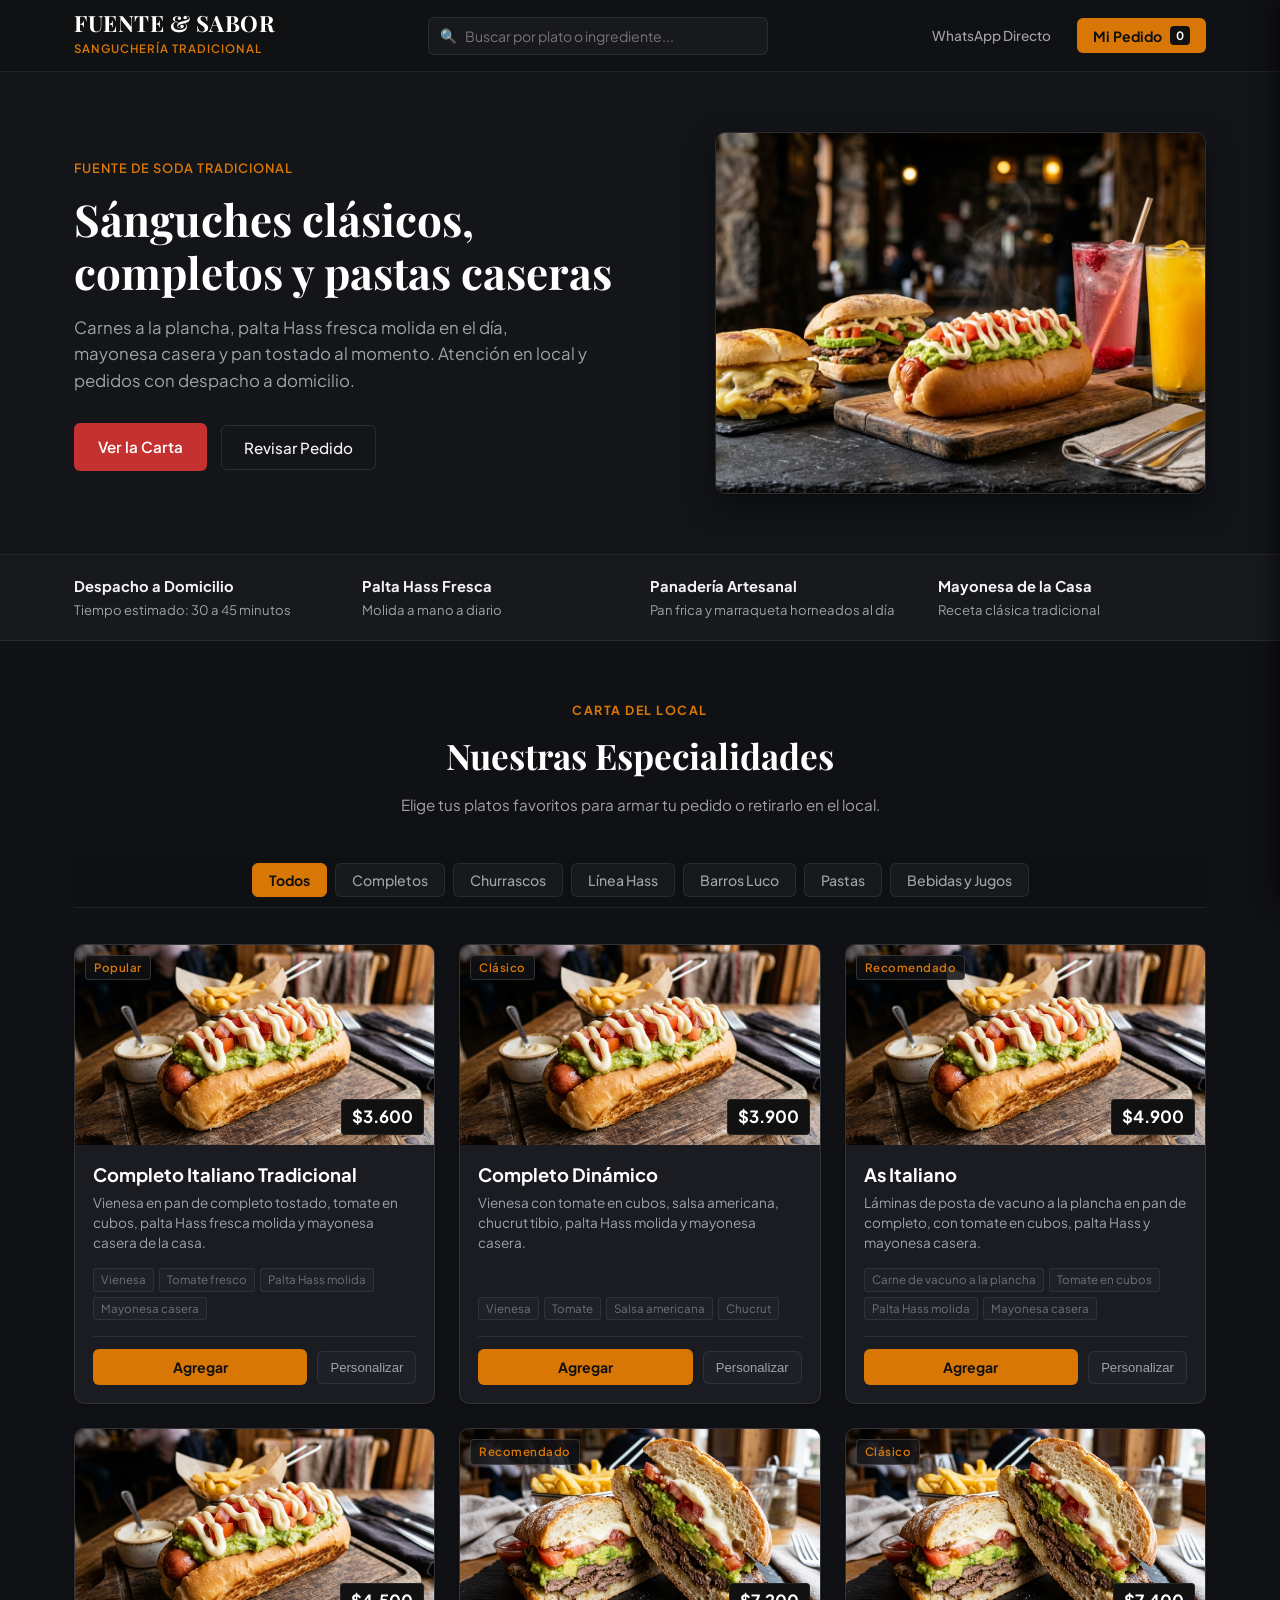
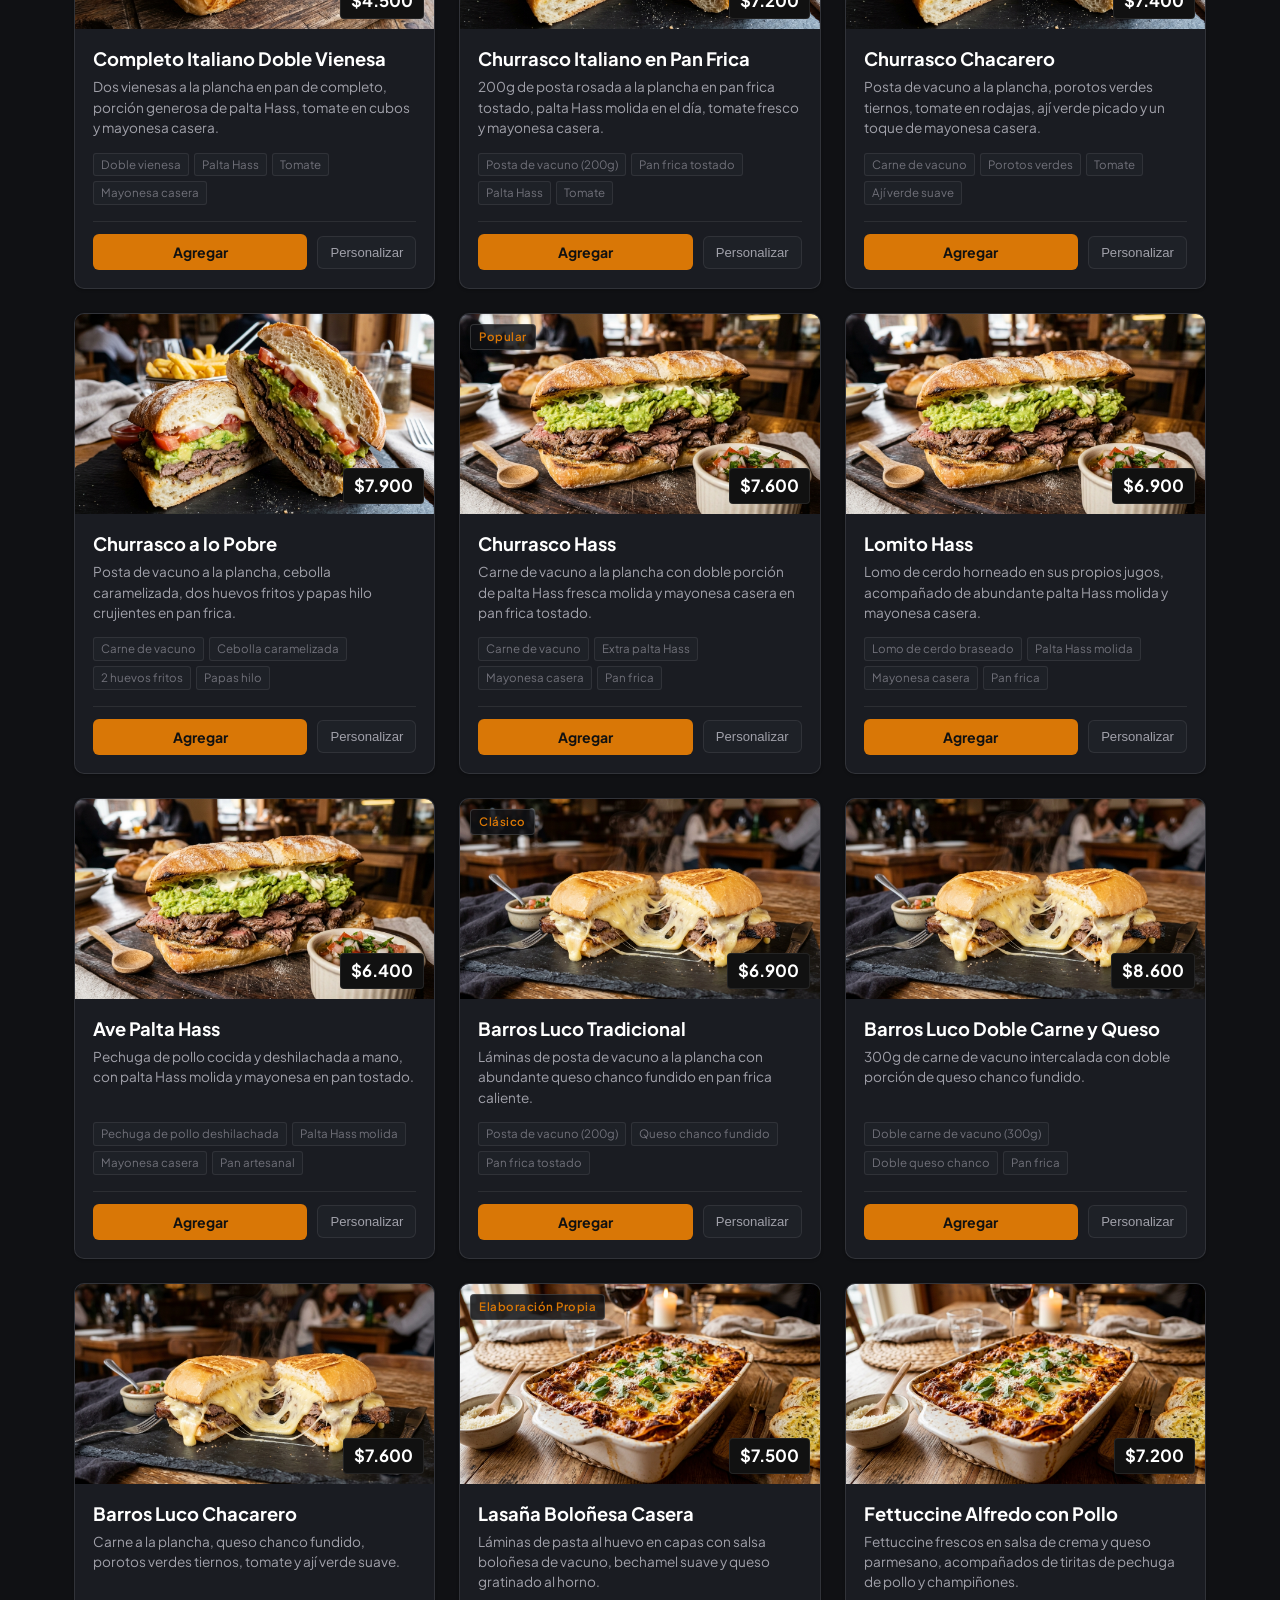
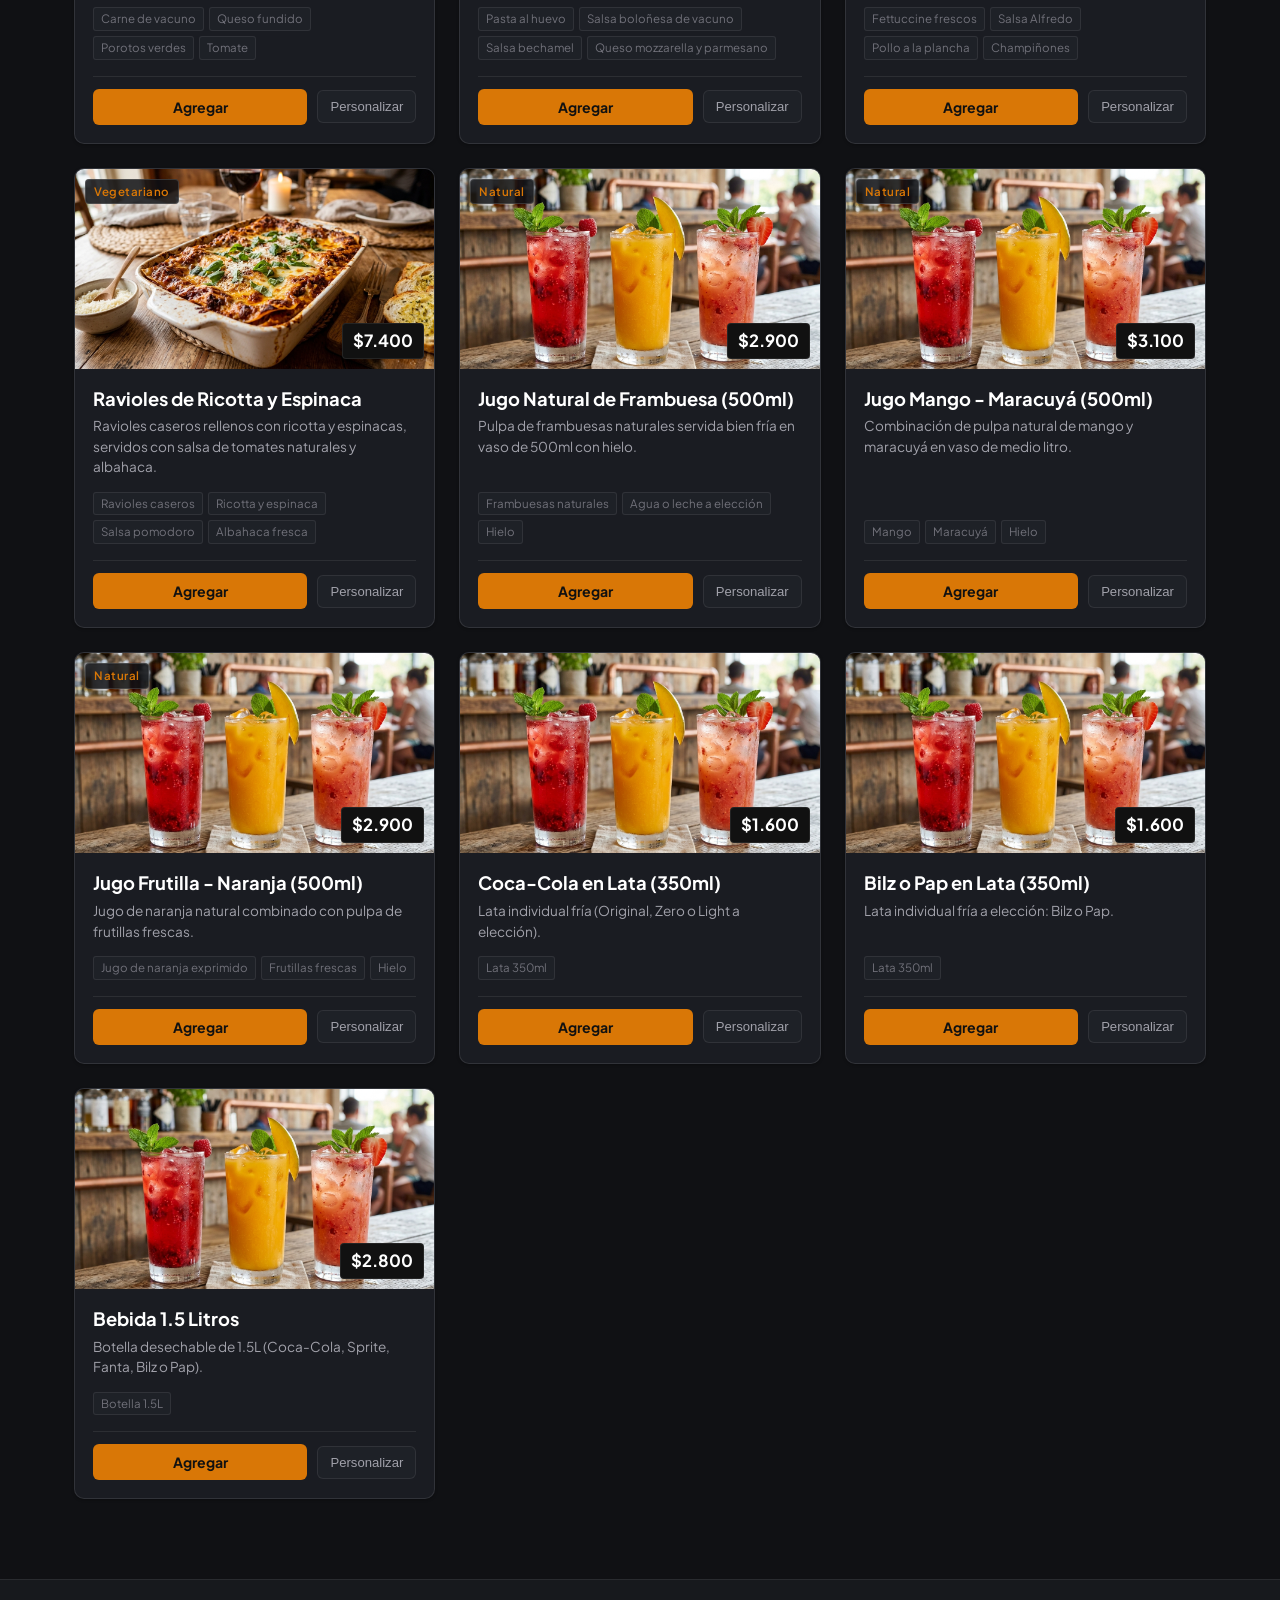
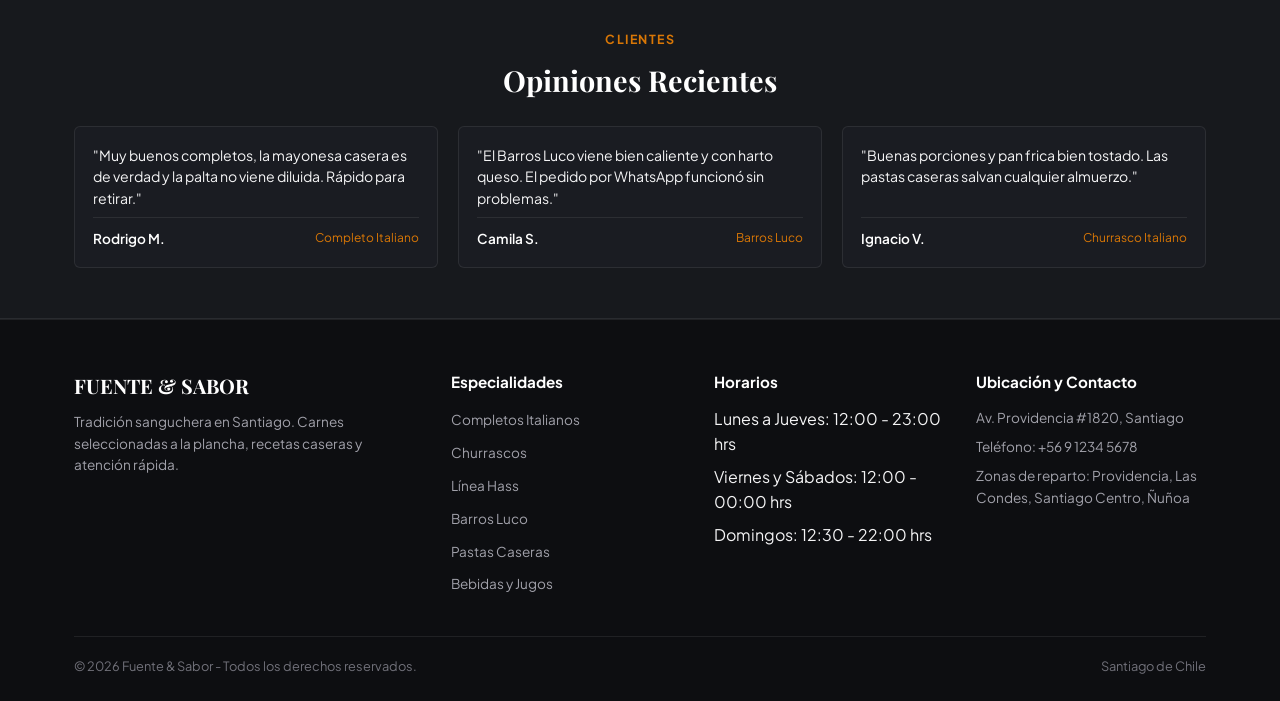
==== commit ea3c7f17: "style: rediseÃ±o sobrio y tradicional de fuente de soda chilena" ====
--- a/index.html
+++ b/index.html
@@ -3,56 +3,51 @@
 <head>
   <meta charset="UTF-8">
   <meta name="viewport" content="width=device-width, initial-scale=1.0">
-  <title>Fuente & Sabor | Sanguchería Tradicional y Comida Rápida Chilena</title>
+  <title>Fuente & Sabor | Sanguchería Tradicional Chilena</title>
   
-  <!-- SEO & Meta Tags -->
-  <meta name="description" content="Los mejores completos italianos, churrascos criollos, especialidades con palta Hass, barros luco fundido, pastas caseras y jugos naturales. ¡Pide online con despacho rápido!">
-  <meta name="keywords" content="completos italianos, churrascos, barros luco, palta hass, pastas caseras, comida rapida chile, fuente de soda, jugos naturales, delivery sándwiches">
+  <meta name="description" content="Sánguches tradicionales chilenos, completos italianos, churrascos, barros luco, pastas artesanales y jugos naturales. Pedidos para llevar y despacho a domicilio.">
   <meta name="author" content="Fuente & Sabor">
-  
+
   <!-- Open Graph -->
-  <meta property="og:title" content="Fuente & Sabor - Sanguchería Tradicional Chilena">
-  <meta property="og:description" content="El auténtico sabor chileno: completos italianos, churrascos, barros luco, pastas artesanales y jugos naturales. Pide directo a WhatsApp.">
+  <meta property="og:title" content="Fuente & Sabor - Sanguchería Tradicional">
+  <meta property="og:description" content="Completos, churrascos, barros luco, pastas caseras y jugos naturales.">
   <meta property="og:image" content="assets/images/hero_food_banner_1790093904159.jpg">
   <meta property="og:type" content="website">
 
   <!-- Favicon -->
   <link rel="icon" href="data:image/svg+xml,<svg xmlns='http://www.w3.org/2000/svg' viewBox='0 0 100 100'><text y='.9em' font-size='90'>🥪</text></svg>">
 
-  <!-- Stylesheet -->
+  <!-- Estilos -->
   <link rel="stylesheet" href="css/styles.css">
 </head>
 <body>
 
   <!-- ==========================================================================
-       HEADER / NAVBAR
+       CABECERA
        ========================================================================== -->
   <header class="header" id="navbar">
     <div class="container nav-container">
       <a href="#inicio" class="brand-logo" id="brand-logo-link">
-        <div class="logo-badge">🔥</div>
         <div class="brand-text">
           <h1>FUENTE & SABOR</h1>
-          <span class="brand-tagline">Sanguchería & Tradición Chilena</span>
+          <span class="brand-tagline">Sanguchería Tradicional</span>
         </div>
       </a>
 
-      <!-- Buscador dinámico de platos -->
+      <!-- Buscador -->
       <div class="nav-search">
         <span class="search-icon">🔍</span>
-        <input type="text" id="search-input" class="search-input" placeholder="Buscar completos, churrascos, pastas..." autocomplete="off">
-      </div>
-
-      <!-- Acciones de cabecera -->
+        <input type="text" id="search-input" class="search-input" placeholder="Buscar por plato o ingrediente..." autocomplete="off">
+      </div>
+
+      <!-- Acciones -->
       <div class="nav-actions">
         <a href="https://wa.me/56912345678" target="_blank" rel="noopener noreferrer" class="btn-contact" id="btn-nav-whatsapp">
-          <span>💬</span>
-          <span>WhatsApp Local</span>
+          WhatsApp Directo
         </a>
 
-        <button class="cart-button-header" id="btn-open-cart" aria-label="Abrir carrito de compras">
-          <span>🛒</span>
-          <span>Carrito</span>
+        <button class="cart-button-header" id="btn-open-cart" aria-label="Abrir pedido">
+          <span>Mi Pedido</span>
           <span class="cart-count-badge" id="cart-badge">0</span>
         </button>
       </div>
@@ -60,215 +55,174 @@
   </header>
 
   <!-- ==========================================================================
-       HERO BANNER
+       PRESENTACIÓN
        ========================================================================== -->
   <section class="hero" id="inicio">
     <div class="container hero-grid">
       <div class="hero-content">
-        <div class="hero-pill">
-          <span>🇨🇱</span>
-          <span>Sabor Tradicional de Fuente de Soda</span>
-        </div>
+        <span class="hero-pill">Fuente de Soda Tradicional</span>
         
         <h2 class="hero-title">
-          El Auténtico Sabor Chileno <br>
-          en <span class="highlight">Cada Mordisco</span>
+          Sánguches clásicos, completos y pastas caseras
         </h2>
 
         <p class="hero-subtitle">
-          Completos italianos monumentales con mayonesa 100% casera, churrascos tiernos en pan crujiente, Barros Luco con queso derretido hirviendo, pastas caseras al dente y jugos de fruta natural recién exprimidos.
+          Carnes a la plancha, palta Hass fresca molida en el día, mayonesa casera y pan tostado al momento. Atención en local y pedidos con despacho a domicilio.
         </p>
 
         <div class="hero-actions">
           <a href="#menu-principal" class="btn-primary" id="cta-hero-menu">
-            <span>Explorar Menú</span>
-            <span>👇</span>
+            Ver la Carta
           </a>
           <button class="btn-secondary" onclick="openDrawer()" id="cta-hero-cart">
-            <span>Ver Mi Pedido</span>
-            <span>🛒</span>
+            Revisar Pedido
           </button>
         </div>
       </div>
 
       <div class="hero-image-wrapper">
         <div class="hero-img-card">
-          <img src="assets/images/hero_food_banner_1790093904159.jpg" alt="Mesa de comida rápida chilena con completos, churrascos y jugos naturales" loading="eager">
-          <div class="hero-floating-badge">
-            <span class="badge-icon">⭐</span>
-            <div>
-              <div class="badge-text-title">Mayonesa Casera & Palta Fresca</div>
-              <div class="badge-text-sub">100% Palta Hass Molida en el Día</div>
-            </div>
-          </div>
+          <img src="assets/images/hero_food_banner_1790093904159.jpg" alt="Mesa servida con completos italianos, churrascos y jugos naturales" loading="eager">
         </div>
       </div>
     </div>
   </section>
 
   <!-- ==========================================================================
-       BENEFICIOS / QUALITY STRIP
+       INFORMACIÓN DE SERVICIO
        ========================================================================== -->
   <section class="benefits-section">
     <div class="container benefits-grid">
       <div class="benefit-item">
-        <div class="benefit-icon">🛵</div>
-        <div>
-          <h3 class="benefit-title">Despacho Rápido</h3>
-          <p class="benefit-desc">Caliente en tu puerta en 30-45 minutos.</p>
-        </div>
+        <span class="benefit-title">Despacho a Domicilio</span>
+        <span class="benefit-desc">Tiempo estimado: 30 a 45 minutos</span>
       </div>
 
       <div class="benefit-item">
-        <div class="benefit-icon">🥑</div>
-        <div>
-          <h3 class="benefit-title">100% Palta Hass</h3>
-          <p class="benefit-desc">Cremosa, fresca y molida al instante.</p>
-        </div>
+        <span class="benefit-title">Palta Hass Fresca</span>
+        <span class="benefit-desc">Molida a mano a diario</span>
       </div>
 
       <div class="benefit-item">
-        <div class="benefit-icon">🥖</div>
-        <div>
-          <h3 class="benefit-title">Pan Horneado al Día</h3>
-          <p class="benefit-desc">Frica, marraqueta y molde siempre crujientes.</p>
-        </div>
+        <span class="benefit-title">Panadería Artesanal</span>
+        <span class="benefit-desc">Pan frica y marraqueta horneados al día</span>
       </div>
 
       <div class="benefit-item">
-        <div class="benefit-icon">🧀</div>
-        <div>
-          <h3 class="benefit-title">Queso Fundido Real</h3>
-          <p class="benefit-desc">Queso Chanco artesanal elástico y abundante.</p>
-        </div>
+        <span class="benefit-title">Mayonesa de la Casa</span>
+        <span class="benefit-desc">Receta clásica tradicional</span>
       </div>
     </div>
   </section>
 
   <!-- ==========================================================================
-       SECCIÓN DE MENÚ PRINCIPAL
+       CARTA / MENÚ PRINCIPAL
        ========================================================================== -->
   <main class="menu-section" id="menu-principal">
     <div class="container">
       <div class="section-header">
-        <span class="section-pill">Nuestra Carta Completa</span>
-        <h2 class="section-title">Elige Tus Favoritos</h2>
+        <span class="section-pill">Carta del Local</span>
+        <h2 class="section-title">Nuestras Especialidades</h2>
         <p class="section-subtitle">
-          Selecciona una categoría o busca por ingrediente para armar tu pedido a gusto.
+          Elige tus platos favoritos para armar tu pedido o retirarlo en el local.
         </p>
       </div>
 
-      <!-- Barra de navegación por categorías -->
-      <nav class="category-tabs-container" id="category-tabs" aria-label="Categorías del Menú">
-        <!-- Renderizado dinámicamente con JS -->
+      <!-- Filtros de Categorías -->
+      <nav class="category-tabs-container" id="category-tabs" aria-label="Categorías de la Carta">
+        <!-- Renderizado dinámico con JS -->
       </nav>
 
-      <!-- Cuadrícula de Platos -->
+      <!-- Grilla de Platos -->
       <div class="menu-grid" id="menu-grid">
-        <!-- Renderizado dinámicamente con JS -->
+        <!-- Renderizado dinámico con JS -->
       </div>
     </div>
   </main>
 
   <!-- ==========================================================================
-       SECCIÓN DE OPINIONES DE CLIENTES
+       OPINIONES DE CLIENTES
        ========================================================================== -->
   <section class="reviews-section">
     <div class="container">
-      <div class="section-header" style="margin-bottom: 30px;">
-        <span class="section-pill">Clientes Felices</span>
-        <h2 class="section-title">Lo Que Dicen de Nosotros</h2>
+      <div class="section-header" style="margin-bottom: 24px;">
+        <span class="section-pill">Clientes</span>
+        <h2 class="section-title" style="font-size: 1.8rem;">Opiniones Recientes</h2>
       </div>
 
       <div class="reviews-grid" id="reviews-grid">
-        <!-- Renderizado dinámicamente con JS -->
+        <!-- Renderizado dinámico con JS -->
       </div>
     </div>
   </section>
 
   <!-- ==========================================================================
-       FOOTER
+       PIE DE PÁGINA
        ========================================================================== -->
   <footer class="footer" id="contacto">
     <div class="container">
       <div class="footer-grid">
         <div class="footer-brand">
-          <div class="brand-logo" style="margin-bottom: 12px;">
-            <div class="logo-badge">🔥</div>
-            <div class="brand-text">
-              <span style="font-family: var(--font-heading); font-size: 1.3rem; font-weight: 800; color: #fff;">FUENTE & SABOR</span>
-            </div>
-          </div>
+          <h4>FUENTE & SABOR</h4>
           <p>
-            El templo del sánguche chileno. Recetas tradicionales, carnes seleccionadas a la plancha y la inconfundible mayonesa casera que cautiva a todos.
+            Tradición sanguchera en Santiago. Carnes seleccionadas a la plancha, recetas caseras y atención rápida.
           </p>
-          <div class="footer-socials">
-            <a href="#" class="social-link" title="Instagram">📸</a>
-            <a href="#" class="social-link" title="Facebook">📘</a>
-            <a href="https://wa.me/56912345678" target="_blank" class="social-link" title="WhatsApp">💬</a>
-          </div>
         </div>
 
         <div class="footer-col">
-          <h4>Nuestras Especialidades</h4>
+          <h4>Especialidades</h4>
           <ul class="footer-links">
             <li><a href="#menu-principal" onclick="setCategory('completos')">Completos Italianos</a></li>
-            <li><a href="#menu-principal" onclick="setCategory('churrascos')">Churrascos Criollos</a></li>
-            <li><a href="#menu-principal" onclick="setCategory('hass')">Especialidades con Palta Hass</a></li>
-            <li><a href="#menu-principal" onclick="setCategory('barros_luco')">Barros Luco con Queso Fundido</a></li>
-            <li><a href="#menu-principal" onclick="setCategory('pastas')">Lasaña & Pastas Caseras</a></li>
-            <li><a href="#menu-principal" onclick="setCategory('bebidas_jugos')">Jugos Naturales</a></li>
+            <li><a href="#menu-principal" onclick="setCategory('churrascos')">Churrascos</a></li>
+            <li><a href="#menu-principal" onclick="setCategory('hass')">Línea Hass</a></li>
+            <li><a href="#menu-principal" onclick="setCategory('barros_luco')">Barros Luco</a></li>
+            <li><a href="#menu-principal" onclick="setCategory('pastas')">Pastas Caseras</a></li>
+            <li><a href="#menu-principal" onclick="setCategory('bebidas_jugos')">Bebidas y Jugos</a></li>
           </ul>
         </div>
 
         <div class="footer-col">
-          <h4>Horario de Atención</h4>
+          <h4>Horarios</h4>
           <ul class="footer-links">
-            <li><strong style="color: #fff;">Lunes a Jueves:</strong><br> 12:00 - 23:00 hrs</li>
-            <li><strong style="color: #fff;">Viernes y Sábados:</strong><br> 12:00 - 00:30 hrs</li>
-            <li><strong style="color: #fff;">Domingos:</strong><br> 12:30 - 22:30 hrs</li>
+            <li>Lunes a Jueves: 12:00 - 23:00 hrs</li>
+            <li>Viernes y Sábados: 12:00 - 00:00 hrs</li>
+            <li>Domingos: 12:30 - 22:00 hrs</li>
           </ul>
         </div>
 
         <div class="footer-col">
-          <h4>Contacto & Ubicación</h4>
+          <h4>Ubicación y Contacto</h4>
           <div class="footer-contact-item">
-            <span>📍</span>
-            <span>Av. Providencia #1820, Santiago de Chile</span>
+            Av. Providencia #1820, Santiago
           </div>
           <div class="footer-contact-item">
-            <span>📞</span>
-            <span>+56 9 1234 5678</span>
+            Teléfono: +56 9 1234 5678
           </div>
           <div class="footer-contact-item">
-            <span>🛵</span>
-            <span>Cobertura Delivery: Providencia, Las Condes, Santiago Centro, Ñuñoa</span>
+            Zonas de reparto: Providencia, Las Condes, Santiago Centro, Ñuñoa
           </div>
         </div>
       </div>
 
       <div class="footer-bottom">
         <div>&copy; 2026 Fuente & Sabor - Todos los derechos reservados.</div>
-        <div>Hecho con ❤️ para los amantes del buen sánguche chileno.</div>
+        <div>Santiago de Chile</div>
       </div>
     </div>
   </footer>
 
   <!-- ==========================================================================
-       DRAWER LATERAL DEL CARRITO
+       DRAWER DEL CARRITO
        ========================================================================== -->
   <div class="cart-backdrop" id="cart-backdrop"></div>
-  <aside class="cart-drawer" id="cart-drawer" aria-label="Carrito de compras">
+  <aside class="cart-drawer" id="cart-drawer" aria-label="Detalle del pedido">
     <div class="cart-header">
-      <h3>
-        <span>🛒</span>
-        <span>Tu Pedido</span>
-      </h3>
-      <button class="btn-close-drawer" id="btn-close-cart" aria-label="Cerrar carrito">✕</button>
+      <h3>Tu Pedido</h3>
+      <button class="btn-close-drawer" id="btn-close-cart" aria-label="Cerrar pedido">✕</button>
     </div>
 
     <div class="cart-items-container" id="cart-items-list">
-      <!-- Se inyectan los productos del carrito con JS -->
+      <!-- Inyectado con JS -->
     </div>
 
     <div class="cart-footer">
@@ -281,38 +235,32 @@
         <span id="cart-total-val">$0</span>
       </div>
       <button class="btn-checkout-flow" id="btn-checkout-drawer">
-        <span>Confirmar Pedido</span>
-        <span>👉</span>
+        Continuar con el Pedido
       </button>
     </div>
   </aside>
 
   <!-- ==========================================================================
-       MODAL DE PERSONALIZACIÓN DE PRODUCTO
+       MODAL DE PERSONALIZACIÓN
        ========================================================================== -->
   <div class="modal-backdrop" id="customize-modal" role="dialog" aria-modal="true" aria-labelledby="custom-modal-title">
     <div class="modal-content">
       <div class="modal-header">
-        <h3 id="custom-modal-title">Personaliza Tu Plato</h3>
-        <button class="btn-close-drawer" onclick="closeModal('customize-modal')" aria-label="Cerrar modal">✕</button>
+        <h3 id="custom-modal-title">Personalizar Plato</h3>
+        <button class="btn-close-drawer" onclick="closeModal('customize-modal')" aria-label="Cerrar">✕</button>
       </div>
 
       <div class="modal-body">
-        <!-- Preview del producto -->
         <div class="modal-product-preview" id="modal-product-preview"></div>
-
-        <!-- Selección de Pan -->
         <div id="modal-bread-section"></div>
 
-        <!-- Extras Opcionales -->
         <div>
-          <h4 class="custom-section-title">Agrega Extras Deliciosos:</h4>
+          <h4 class="custom-section-title">Ingredientes Adicionales:</h4>
           <div class="options-group" id="modal-extras-list"></div>
         </div>
 
-        <!-- Instrucciones especiales -->
-        <div class="form-group">
-          <label for="custom-notes" class="form-label">Instrucciones o preferencias:</label>
+        <div class="form-group">
+          <label for="custom-notes" class="form-label">Indicaciones especiales (opcional):</label>
           <textarea id="custom-notes" class="form-textarea" rows="2" placeholder="Ej: Sin sal, bien tostado, mayonesa aparte..."></textarea>
         </div>
       </div>
@@ -325,108 +273,101 @@
         </div>
 
         <button class="btn-primary" onclick="confirmCustomAddToCart()">
-          <span>Agregar al Carrito</span>
+          Agregar al Pedido
         </button>
       </div>
     </div>
   </div>
 
   <!-- ==========================================================================
-       MODAL DE CHECKOUT / ENVÍO A WHATSAPP
+       MODAL DE CHECKOUT
        ========================================================================== -->
   <div class="modal-backdrop" id="checkout-modal" role="dialog" aria-modal="true" aria-labelledby="checkout-modal-title">
     <div class="modal-content">
       <div class="modal-header">
-        <h3 id="checkout-modal-title">Finalizar Pedido</h3>
-        <button class="btn-close-drawer" onclick="closeModal('checkout-modal')" aria-label="Cerrar checkout">✕</button>
+        <h3 id="checkout-modal-title">Datos del Pedido</h3>
+        <button class="btn-close-drawer" onclick="closeModal('checkout-modal')" aria-label="Cerrar">✕</button>
       </div>
 
       <form class="modal-body" onsubmit="submitOrderToWhatsApp(event)">
-        <!-- Resumen Breve -->
         <div class="form-group">
           <label class="form-label">Resumen de Productos:</label>
-          <div id="checkout-order-summary" style="background: var(--bg-surface-elevated); padding: 12px; border-radius: var(--radius-sm); border: 1px solid var(--border-subtle); max-height: 120px; overflow-y: auto;"></div>
+          <div id="checkout-order-summary" style="background: var(--bg-surface-elevated); padding: 10px; border-radius: var(--radius-sm); border: 1px solid var(--border-subtle); max-height: 120px; overflow-y: auto;"></div>
         </div>
 
         <div class="form-row">
           <div class="form-group">
-            <label for="order-name" class="form-label">Tu Nombre Completo *</label>
-            <input type="text" id="order-name" class="form-input" required placeholder="Ej: Juan Pérez">
+            <label for="order-name" class="form-label">Nombre *</label>
+            <input type="text" id="order-name" class="form-input" required placeholder="Tu nombre">
           </div>
           <div class="form-group">
-            <label for="order-phone" class="form-label">Teléfono de Contacto *</label>
-            <input type="tel" id="order-phone" class="form-input" required placeholder="Ej: +56 9 8765 4321">
-          </div>
-        </div>
-
-        <!-- Tipo de Entrega -->
-        <div class="form-group">
-          <label class="form-label">Modalidad de Entrega:</label>
-          <div style="display: flex; gap: 16px; margin-top: 4px;">
+            <label for="order-phone" class="form-label">Teléfono *</label>
+            <input type="tel" id="order-phone" class="form-input" required placeholder="+56 9 ...">
+          </div>
+        </div>
+
+        <div class="form-group">
+          <label class="form-label">Forma de Entrega:</label>
+          <div style="display: flex; gap: 12px; margin-top: 4px;">
             <label class="option-checkbox-label" style="flex: 1;">
               <span class="option-name">
                 <input type="radio" name="delivery_type" value="delivery" checked onchange="handleDeliveryTypeChange()">
-                🛵 Despacho a Domicilio
+                Despacho a Domicilio
               </span>
             </label>
             <label class="option-checkbox-label" style="flex: 1;">
               <span class="option-name">
                 <input type="radio" name="delivery_type" value="pickup" onchange="handleDeliveryTypeChange()">
-                🏪 Retiro en Local
+                Retiro en Local
               </span>
             </label>
           </div>
         </div>
 
-        <!-- Dirección -->
         <div class="form-group" id="checkout-address-group">
-          <label for="order-address" class="form-label">Dirección de Entrega y Comuna *</label>
-          <input type="text" id="order-address" class="form-input" placeholder="Ej: Calle Los Leones 1234, Depto 502, Providencia">
-        </div>
-
-        <!-- Método de Pago -->
-        <div class="form-group">
-          <label for="order-payment" class="form-label">Método de Pago:</label>
+          <label for="order-address" class="form-label">Dirección y Comuna *</label>
+          <input type="text" id="order-address" class="form-input" placeholder="Calle, número y depto">
+        </div>
+
+        <div class="form-group">
+          <label for="order-payment" class="form-label">Forma de Pago:</label>
           <select id="order-payment" class="form-select">
-            <option value="Transferencia Bancaria Inmediata">Transferencia Bancaria Inmediata</option>
-            <option value="Tarjeta de Débito / Crédito al Repartidor">Tarjeta de Débito / Crédito al Repartidor (POS)</option>
-            <option value="Efectivo al recibir">Efectivo al recibir (indicar vuelto si aplica)</option>
+            <option value="Transferencia Bancaria">Transferencia Bancaria</option>
+            <option value="Tarjeta de Débito / Crédito al repartidor">Tarjeta de Débito / Crédito (POS)</option>
+            <option value="Efectivo">Efectivo al recibir</option>
           </select>
         </div>
 
-        <!-- Comentarios extras -->
-        <div class="form-group">
-          <label for="order-comments" class="form-label">Notas para el repartidor o cocina:</label>
-          <input type="text" id="order-comments" class="form-input" placeholder="Ej: Tocar el timbre B, pedir cubiertos adicionales...">
-        </div>
-
-        <!-- Totales de Checkout -->
-        <div style="background: var(--bg-surface-elevated); padding: 14px; border-radius: var(--radius-sm); border: 1px solid var(--border-subtle); display: flex; flex-direction: column; gap: 6px;">
+        <div class="form-group">
+          <label for="order-comments" class="form-label">Comentarios o referencias:</label>
+          <input type="text" id="order-comments" class="form-input" placeholder="Ej: Timbre 4B, llamar antes de llegar...">
+        </div>
+
+        <div style="background: var(--bg-surface-elevated); padding: 12px; border-radius: var(--radius-sm); border: 1px solid var(--border-subtle); display: flex; flex-direction: column; gap: 4px;">
           <div class="cart-summary-line">
-            <span>Subtotal Productos:</span>
+            <span>Subtotal:</span>
             <span id="checkout-subtotal-val">$0</span>
           </div>
           <div class="cart-summary-line">
-            <span>Costo de Despacho:</span>
+            <span>Envío:</span>
             <span id="checkout-fee-val">$2.000</span>
           </div>
           <div class="cart-summary-line total" style="margin-top: 4px;">
             <span>Total a Pagar:</span>
-            <span id="checkout-total-val" style="color: var(--accent-amber);">$0</span>
-          </div>
-        </div>
-
-        <button type="submit" class="btn-checkout-flow" style="margin-top: 10px; width: 100%;">
-          <span>💬 Enviar Pedido a WhatsApp</span>
+            <span id="checkout-total-val">$0</span>
+          </div>
+        </div>
+
+        <button type="submit" class="btn-checkout-flow" style="margin-top: 6px; width: 100%;">
+          Enviar Pedido por WhatsApp
         </button>
       </form>
     </div>
   </div>
 
-  <!-- Botón Flotante de Carrito para Móviles -->
+  <!-- Botón Móvil -->
   <button class="floating-cart-btn" id="floating-cart-btn" aria-label="Ver pedido">
-    <span>🛒</span>
-    <span>Ver Carrito</span>
+    <span>Ver Pedido</span>
     <span class="cart-count-badge" id="floating-cart-badge">0</span>
   </button>
 
--- a/css/styles.css
+++ b/css/styles.css
@@ -1,56 +1,50 @@
 /* ==========================================================================
-   FUENTE & SABOR - Sanguchería & Comida Rápida Tradicional
-   Design System & Styling
+   FUENTE & SABOR - Sanguchería Tradicional
+   Estilo sobrio, limpio y auténtico
    ========================================================================== */
 
-@import url('https://fonts.googleapis.com/css2?family=Outfit:wght@400;500;600;700;800;900&family=Plus+Jakarta+Sans:wght@300;400;500;600;700&display=swap');
+@import url('https://fonts.googleapis.com/css2?family=Plus+Jakarta+Sans:wght@400;500;600;700;800&family=Playfair+Display:ital,wght@0,600;0,700;1,400&display=swap');
 
 :root {
-  /* Colors */
-  --bg-primary: #0a0b0d;
-  --bg-surface: #12141a;
-  --bg-surface-elevated: #1a1e27;
-  --bg-surface-card: rgba(22, 26, 35, 0.85);
-  --bg-glass: rgba(18, 20, 26, 0.8);
+  /* Paleta Sobria & Gastronómica */
+  --bg-body: #101114;
+  --bg-surface: #17191d;
+  --bg-surface-elevated: #1e2127;
+  --bg-surface-card: #1a1c22;
   --bg-overlay: rgba(0, 0, 0, 0.75);
 
-  --accent-amber: #f59e0b;
-  --accent-amber-light: #fbbf24;
-  --accent-amber-dark: #b45309;
-  --accent-red: #ef4444;
-  --accent-red-hover: #dc2626;
-  --accent-green: #10b981;
-  --accent-green-dark: #059669;
-  
-  --text-main: #f8fafc;
-  --text-secondary: #94a3b8;
-  --text-muted: #64748b;
-  --text-amber: #fcd34d;
+  --accent-primary: #d97706;        /* Ámbar tostado natural */
+  --accent-primary-hover: #b45309;
+  --accent-red: #c53030;            /* Rojo clásico sanguchero */
+  --accent-green: #15803d;          /* Verde palta */
+
+  --text-primary: #f4f4f5;
+  --text-secondary: #a1a1aa;
+  --text-muted: #71717a;
+  --text-price: #f59e0b;
 
   --border-subtle: rgba(255, 255, 255, 0.08);
-  --border-hover: rgba(245, 158, 11, 0.4);
-  --border-active: #f59e0b;
-
-  --shadow-sm: 0 4px 6px -1px rgba(0, 0, 0, 0.3);
-  --shadow-md: 0 10px 25px -3px rgba(0, 0, 0, 0.5);
-  --shadow-glow: 0 0 25px rgba(245, 158, 11, 0.25);
-  --shadow-red-glow: 0 0 25px rgba(239, 68, 68, 0.3);
-
-  /* Typography */
-  --font-heading: 'Outfit', -apple-system, BlinkMacSystemFont, sans-serif;
+  --border-card: rgba(255, 255, 255, 0.1);
+  --border-focus: #d97706;
+
+  --shadow-sm: 0 1px 3px rgba(0, 0, 0, 0.3);
+  --shadow-md: 0 4px 16px rgba(0, 0, 0, 0.4);
+  --shadow-lg: 0 12px 30px rgba(0, 0, 0, 0.5);
+
+  /* Tipografía */
+  --font-heading: 'Playfair Display', Georgia, serif;
   --font-body: 'Plus Jakarta Sans', -apple-system, BlinkMacSystemFont, sans-serif;
 
   /* Layout */
-  --max-width: 1240px;
-  --radius-sm: 8px;
-  --radius-md: 14px;
-  --radius-lg: 20px;
-  --radius-full: 9999px;
-  --header-height: 76px;
-  --transition: all 0.25s cubic-bezier(0.16, 1, 0.3, 1);
-}
-
-/* Base Reset */
+  --max-width: 1180px;
+  --radius-sm: 6px;
+  --radius-md: 10px;
+  --radius-lg: 14px;
+  --header-height: 72px;
+  --transition: all 0.2s ease-in-out;
+}
+
+/* Reset Base */
 *, *::before, *::after {
   box-sizing: border-box;
   margin: 0;
@@ -63,29 +57,14 @@
 
 body {
   font-family: var(--font-body);
-  background-color: var(--bg-primary);
-  color: var(--text-main);
-  line-height: 1.6;
+  background-color: var(--bg-body);
+  color: var(--text-primary);
+  line-height: 1.55;
   overflow-x: hidden;
   -webkit-font-smoothing: antialiased;
 }
 
-/* Custom Scrollbar */
-::-webkit-scrollbar {
-  width: 8px;
-}
-::-webkit-scrollbar-track {
-  background: var(--bg-primary);
-}
-::-webkit-scrollbar-thumb {
-  background: #272d3b;
-  border-radius: var(--radius-full);
-}
-::-webkit-scrollbar-thumb:hover {
-  background: var(--accent-amber);
-}
-
-/* Layout Container */
+/* Contenedor */
 .container {
   max-width: var(--max-width);
   margin: 0 auto;
@@ -93,26 +72,19 @@
 }
 
 /* ==========================================================================
-   HEADER & NAVBAR
+   HEADER / NAVEGACIÓN
    ========================================================================== */
 .header {
   position: sticky;
   top: 0;
   z-index: 100;
   height: var(--header-height);
-  background: var(--bg-glass);
-  backdrop-filter: blur(16px);
-  -webkit-backdrop-filter: blur(16px);
+  background: rgba(16, 17, 20, 0.94);
+  backdrop-filter: blur(10px);
   border-bottom: 1px solid var(--border-subtle);
   display: flex;
   align-items: center;
   transition: var(--transition);
-}
-
-.header.scrolled {
-  background: rgba(10, 11, 13, 0.95);
-  box-shadow: 0 4px 20px rgba(0, 0, 0, 0.6);
-  border-bottom-color: rgba(245, 158, 11, 0.2);
 }
 
 .nav-container {
@@ -124,549 +96,424 @@
 
 .brand-logo {
   display: flex;
-  align-items: center;
-  gap: 12px;
+  flex-direction: column;
   text-decoration: none;
-  color: var(--text-main);
-}
-
-.logo-badge {
-  width: 44px;
-  height: 44px;
-  background: linear-gradient(135deg, #ef4444 0%, #f59e0b 100%);
-  border-radius: 12px;
-  display: flex;
-  align-items: center;
-  justify-content: center;
-  font-size: 24px;
-  box-shadow: 0 4px 14px rgba(239, 68, 68, 0.4);
+  color: var(--text-primary);
 }
 
 .brand-text h1 {
   font-family: var(--font-heading);
-  font-size: 1.35rem;
-  font-weight: 800;
-  letter-spacing: -0.5px;
+  font-size: 1.4rem;
+  font-weight: 700;
+  letter-spacing: 0.5px;
+  color: #fff;
   line-height: 1.1;
-  background: linear-gradient(90deg, #ffffff, #fcd34d);
-  -webkit-background-clip: text;
-  -webkit-text-fill-color: transparent;
 }
 
 .brand-tagline {
   font-size: 0.72rem;
-  color: var(--accent-amber);
+  color: var(--accent-primary);
   font-weight: 600;
-  letter-spacing: 0.5px;
+  letter-spacing: 1px;
   text-transform: uppercase;
 }
 
 .nav-search {
   flex: 1;
-  max-width: 380px;
+  max-width: 340px;
   margin: 0 24px;
   position: relative;
 }
 
 .search-input {
   width: 100%;
-  padding: 10px 16px 10px 42px;
+  padding: 9px 14px 9px 36px;
+  background: var(--bg-surface);
+  border: 1px solid var(--border-subtle);
+  border-radius: var(--radius-sm);
+  color: var(--text-primary);
+  font-family: var(--font-body);
+  font-size: 0.88rem;
+  outline: none;
+  transition: var(--transition);
+}
+
+.search-input:focus {
+  border-color: var(--border-focus);
   background: var(--bg-surface-elevated);
-  border: 1px solid var(--border-subtle);
-  border-radius: var(--radius-full);
-  color: var(--text-main);
-  font-family: var(--font-body);
-  font-size: 0.9rem;
-  outline: none;
-  transition: var(--transition);
-}
-
-.search-input:focus {
-  border-color: var(--accent-amber);
-  background: var(--bg-surface);
-  box-shadow: 0 0 15px rgba(245, 158, 11, 0.2);
 }
 
 .search-icon {
   position: absolute;
-  left: 14px;
+  left: 12px;
   top: 50%;
   transform: translateY(-50%);
   color: var(--text-muted);
-  font-size: 0.95rem;
+  font-size: 0.85rem;
   pointer-events: none;
 }
 
 .nav-actions {
   display: flex;
   align-items: center;
-  gap: 16px;
+  gap: 14px;
 }
 
 .btn-contact {
-  display: inline-flex;
+  color: var(--text-secondary);
+  font-size: 0.85rem;
+  font-weight: 500;
+  text-decoration: none;
+  padding: 8px 12px;
+  border-radius: var(--radius-sm);
+  transition: var(--transition);
+}
+
+.btn-contact:hover {
+  color: #fff;
+  background: var(--bg-surface-elevated);
+}
+
+.cart-button-header {
+  background: var(--accent-primary);
+  border: none;
+  color: #111;
+  font-weight: 700;
+  font-family: var(--font-body);
+  padding: 8px 16px;
+  border-radius: var(--radius-sm);
+  cursor: pointer;
+  display: flex;
   align-items: center;
   gap: 8px;
-  padding: 8px 16px;
-  border-radius: var(--radius-full);
-  background: rgba(16, 185, 129, 0.15);
-  border: 1px solid rgba(16, 185, 129, 0.3);
-  color: #34d399;
-  font-size: 0.85rem;
-  font-weight: 600;
-  text-decoration: none;
-  transition: var(--transition);
-}
-
-.btn-contact:hover {
-  background: rgba(16, 185, 129, 0.25);
-  transform: translateY(-1px);
-}
-
-.cart-button-header {
-  position: relative;
-  background: linear-gradient(135deg, #f59e0b 0%, #d97706 100%);
-  border: none;
-  color: #000;
-  font-weight: 700;
-  font-family: var(--font-heading);
-  padding: 9px 18px;
-  border-radius: var(--radius-full);
-  cursor: pointer;
-  display: flex;
-  align-items: center;
-  gap: 8px;
-  font-size: 0.9rem;
-  box-shadow: 0 4px 14px rgba(245, 158, 11, 0.35);
+  font-size: 0.88rem;
   transition: var(--transition);
 }
 
 .cart-button-header:hover {
-  transform: translateY(-2px);
-  box-shadow: 0 6px 20px rgba(245, 158, 11, 0.5);
-  background: linear-gradient(135deg, #fbbf24 0%, #f59e0b 100%);
+  background: #f59e0b;
 }
 
 .cart-count-badge {
-  background: #000;
-  color: #fbbf24;
-  font-size: 0.75rem;
-  font-weight: 800;
-  padding: 2px 7px;
-  border-radius: var(--radius-full);
+  background: #111;
+  color: #fff;
+  font-size: 0.72rem;
+  font-weight: 700;
+  padding: 2px 6px;
+  border-radius: 4px;
 }
 
 /* ==========================================================================
-   HERO SECTION
+   HERO / PRESENTACIÓN SOBRIA
    ========================================================================== */
 .hero {
-  position: relative;
-  min-height: 520px;
-  padding: 70px 0 60px;
-  display: flex;
-  align-items: center;
-  background: radial-gradient(circle at 75% 40%, rgba(245, 158, 11, 0.12) 0%, rgba(10, 11, 13, 0) 65%);
-  overflow: hidden;
+  padding: 60px 0;
+  background: #131519;
+  border-bottom: 1px solid var(--border-subtle);
 }
 
 .hero-grid {
   display: grid;
-  grid-template-columns: 1.15fr 0.85fr;
-  align-items: center;
-  gap: 48px;
-}
-
-.hero-content {
-  z-index: 2;
+  grid-template-columns: 1.1fr 0.9fr;
+  align-items: center;
+  gap: 40px;
 }
 
 .hero-pill {
-  display: inline-flex;
-  align-items: center;
-  gap: 8px;
-  padding: 6px 14px;
-  background: rgba(239, 68, 68, 0.15);
-  border: 1px solid rgba(239, 68, 68, 0.35);
-  border-radius: var(--radius-full);
-  color: #fca5a5;
-  font-size: 0.82rem;
-  font-weight: 700;
-  letter-spacing: 0.5px;
+  display: inline-block;
+  font-size: 0.8rem;
+  font-weight: 600;
+  letter-spacing: 1px;
   text-transform: uppercase;
-  margin-bottom: 20px;
+  color: var(--accent-primary);
+  margin-bottom: 14px;
 }
 
 .hero-title {
   font-family: var(--font-heading);
-  font-size: 3.2rem;
-  font-weight: 900;
-  line-height: 1.1;
-  letter-spacing: -1px;
-  margin-bottom: 20px;
-}
-
-.hero-title .highlight {
-  background: linear-gradient(120deg, #f59e0b 0%, #ef4444 100%);
-  -webkit-background-clip: text;
-  -webkit-text-fill-color: transparent;
+  font-size: 2.75rem;
+  font-weight: 700;
+  line-height: 1.2;
+  color: #fff;
+  margin-bottom: 16px;
 }
 
 .hero-subtitle {
-  font-size: 1.1rem;
+  font-size: 1.05rem;
   color: var(--text-secondary);
   line-height: 1.6;
-  margin-bottom: 32px;
-  max-width: 540px;
+  margin-bottom: 28px;
+  max-width: 520px;
 }
 
 .hero-actions {
   display: flex;
-  flex-wrap: wrap;
-  gap: 16px;
+  gap: 14px;
   align-items: center;
 }
 
 .btn-primary {
-  background: linear-gradient(135deg, #ef4444 0%, #b91c1c 100%);
+  background: var(--accent-red);
   color: #fff;
   border: none;
-  font-family: var(--font-heading);
-  font-weight: 700;
-  font-size: 1.05rem;
-  padding: 14px 28px;
-  border-radius: var(--radius-full);
+  font-family: var(--font-body);
+  font-weight: 600;
+  font-size: 0.95rem;
+  padding: 12px 24px;
+  border-radius: var(--radius-sm);
   cursor: pointer;
+  text-decoration: none;
   display: inline-flex;
   align-items: center;
-  gap: 10px;
+  gap: 8px;
+  transition: var(--transition);
+}
+
+.btn-primary:hover {
+  background: #b91c1c;
+}
+
+.btn-secondary {
+  background: transparent;
+  color: var(--text-primary);
+  border: 1px solid var(--border-card);
+  font-family: var(--font-body);
+  font-weight: 500;
+  font-size: 0.95rem;
+  padding: 12px 22px;
+  border-radius: var(--radius-sm);
+  cursor: pointer;
   text-decoration: none;
-  box-shadow: 0 6px 20px rgba(239, 68, 68, 0.4);
-  transition: var(--transition);
-}
-
-.btn-primary:hover {
-  transform: translateY(-2px);
-  box-shadow: 0 10px 25px rgba(239, 68, 68, 0.6);
-  background: linear-gradient(135deg, #f87171 0%, #dc2626 100%);
-}
-
-.btn-secondary {
+  transition: var(--transition);
+}
+
+.btn-secondary:hover {
   background: var(--bg-surface-elevated);
-  color: var(--text-main);
-  border: 1px solid var(--border-subtle);
-  font-family: var(--font-heading);
-  font-weight: 600;
-  font-size: 1.05rem;
-  padding: 14px 26px;
-  border-radius: var(--radius-full);
-  cursor: pointer;
-  display: inline-flex;
-  align-items: center;
-  gap: 10px;
-  text-decoration: none;
-  transition: var(--transition);
-}
-
-.btn-secondary:hover {
-  background: var(--bg-surface-card);
-  border-color: var(--accent-amber);
-  color: var(--accent-amber-light);
-  transform: translateY(-2px);
+  border-color: var(--border-subtle);
 }
 
 .hero-image-wrapper {
   position: relative;
-  z-index: 1;
 }
 
 .hero-img-card {
   position: relative;
-  border-radius: var(--radius-lg);
+  border-radius: var(--radius-md);
   overflow: hidden;
-  box-shadow: 0 20px 50px rgba(0, 0, 0, 0.8), 0 0 40px rgba(245, 158, 11, 0.2);
-  border: 1px solid rgba(255, 255, 255, 0.1);
-  transform: perspective(1000px) rotateY(-4deg);
-  transition: var(--transition);
-}
-
-.hero-img-card:hover {
-  transform: perspective(1000px) rotateY(0deg) scale(1.02);
+  border: 1px solid var(--border-card);
+  box-shadow: var(--shadow-lg);
 }
 
 .hero-img-card img {
   width: 100%;
-  height: 380px;
+  height: 360px;
   object-fit: cover;
   display: block;
 }
 
-.hero-floating-badge {
-  position: absolute;
-  bottom: 20px;
-  left: 20px;
-  background: rgba(18, 20, 26, 0.9);
-  backdrop-filter: blur(12px);
-  padding: 12px 18px;
-  border-radius: var(--radius-md);
-  border: 1px solid rgba(245, 158, 11, 0.4);
-  box-shadow: 0 10px 25px rgba(0, 0, 0, 0.5);
-  display: flex;
-  align-items: center;
-  gap: 12px;
-}
-
-.badge-icon {
-  font-size: 1.8rem;
-}
-
-.badge-text-title {
-  font-family: var(--font-heading);
-  font-size: 0.95rem;
-  font-weight: 800;
-  color: #fff;
-}
-
-.badge-text-sub {
-  font-size: 0.78rem;
-  color: var(--accent-amber);
-}
-
 /* ==========================================================================
-   BENEFITS STRIP
+   INFORMACIÓN RÁPIDA / HORARIOS
    ========================================================================== */
 .benefits-section {
-  padding: 24px 0;
+  padding: 20px 0;
   background: var(--bg-surface);
-  border-top: 1px solid var(--border-subtle);
   border-bottom: 1px solid var(--border-subtle);
 }
 
 .benefits-grid {
   display: grid;
-  grid-template-columns: repeat(auto-fit, minmax(240px, 1fr));
-  gap: 24px;
+  grid-template-columns: repeat(auto-fit, minmax(220px, 1fr));
+  gap: 20px;
 }
 
 .benefit-item {
   display: flex;
-  align-items: center;
-  gap: 14px;
-}
-
-.benefit-icon {
-  width: 48px;
-  height: 48px;
-  background: var(--bg-surface-elevated);
-  border: 1px solid var(--border-subtle);
-  border-radius: var(--radius-md);
-  display: flex;
-  align-items: center;
-  justify-content: center;
-  font-size: 1.4rem;
-  flex-shrink: 0;
+  flex-direction: column;
+  gap: 2px;
 }
 
 .benefit-title {
-  font-family: var(--font-heading);
-  font-weight: 700;
-  font-size: 0.95rem;
-  color: var(--text-main);
+  font-weight: 700;
+  font-size: 0.92rem;
+  color: var(--text-primary);
 }
 
 .benefit-desc {
-  font-size: 0.8rem;
+  font-size: 0.82rem;
   color: var(--text-secondary);
 }
 
 /* ==========================================================================
-   MENU SECTION & CATEGORY TABS
+   CARTA / MENÚ
    ========================================================================== */
 .menu-section {
-  padding: 70px 0 90px;
+  padding: 60px 0 80px;
 }
 
 .section-header {
   text-align: center;
-  max-width: 650px;
-  margin: 0 auto 40px;
+  max-width: 600px;
+  margin: 0 auto 36px;
 }
 
 .section-pill {
-  display: inline-block;
-  font-size: 0.8rem;
+  font-size: 0.78rem;
   text-transform: uppercase;
-  letter-spacing: 1px;
-  font-weight: 700;
-  color: var(--accent-amber);
+  letter-spacing: 1.5px;
+  font-weight: 700;
+  color: var(--accent-primary);
+  display: block;
   margin-bottom: 8px;
 }
 
 .section-title {
   font-family: var(--font-heading);
-  font-size: 2.4rem;
-  font-weight: 900;
-  letter-spacing: -0.5px;
-  margin-bottom: 12px;
+  font-size: 2.2rem;
+  font-weight: 700;
+  color: #fff;
+  margin-bottom: 10px;
 }
 
 .section-subtitle {
   color: var(--text-secondary);
-  font-size: 1rem;
-}
-
-/* Category Filter Bar */
+  font-size: 0.95rem;
+}
+
+/* Tabs de Categorías */
 .category-tabs-container {
   display: flex;
   align-items: center;
   justify-content: center;
   flex-wrap: wrap;
-  gap: 10px;
-  margin-bottom: 45px;
+  gap: 8px;
+  margin-bottom: 36px;
   position: sticky;
   top: var(--header-height);
   z-index: 50;
-  background: rgba(10, 11, 13, 0.85);
-  backdrop-filter: blur(12px);
-  padding: 12px 16px;
-  border-radius: var(--radius-full);
+  background: rgba(16, 17, 20, 0.92);
+  backdrop-filter: blur(8px);
+  padding: 10px;
+  border-bottom: 1px solid var(--border-subtle);
+}
+
+.tab-btn {
+  background: var(--bg-surface);
   border: 1px solid var(--border-subtle);
-  max-width: 980px;
-  margin-left: auto;
-  margin-right: auto;
-}
-
-.tab-btn {
-  background: var(--bg-surface-elevated);
-  border: 1px solid var(--border-subtle);
-  color: var(--text-secondary);
-  font-family: var(--font-heading);
-  font-weight: 600;
-  font-size: 0.9rem;
-  padding: 9px 18px;
-  border-radius: var(--radius-full);
+  color: var(--text-secondary);
+  font-family: var(--font-body);
+  font-weight: 500;
+  font-size: 0.88rem;
+  padding: 7px 16px;
+  border-radius: var(--radius-sm);
   cursor: pointer;
-  display: inline-flex;
-  align-items: center;
-  gap: 8px;
   transition: var(--transition);
 }
 
 .tab-btn:hover {
-  color: var(--text-main);
-  background: var(--bg-surface-card);
-  border-color: rgba(245, 158, 11, 0.3);
+  color: #fff;
+  border-color: rgba(255, 255, 255, 0.2);
 }
 
 .tab-btn.active {
-  background: linear-gradient(135deg, #f59e0b 0%, #d97706 100%);
-  color: #000;
-  font-weight: 800;
-  border-color: var(--accent-amber);
-  box-shadow: 0 4px 14px rgba(245, 158, 11, 0.4);
-}
-
-/* Menu Grid */
+  background: var(--accent-primary);
+  color: #111;
+  font-weight: 700;
+  border-color: var(--accent-primary);
+}
+
+/* Grid de Platos */
 .menu-grid {
   display: grid;
-  grid-template-columns: repeat(auto-fill, minmax(330px, 1fr));
-  gap: 28px;
-}
-
-/* Menu Card */
+  grid-template-columns: repeat(auto-fill, minmax(320px, 1fr));
+  gap: 24px;
+}
+
+/* Tarjeta de Plato */
 .menu-card {
   background: var(--bg-surface-card);
-  border: 1px solid var(--border-subtle);
-  border-radius: var(--radius-lg);
+  border: 1px solid var(--border-card);
+  border-radius: var(--radius-md);
   overflow: hidden;
   display: flex;
   flex-direction: column;
   box-shadow: var(--shadow-sm);
   transition: var(--transition);
-  position: relative;
 }
 
 .menu-card:hover {
-  transform: translateY(-6px);
-  border-color: var(--border-hover);
-  box-shadow: 0 15px 30px rgba(0, 0, 0, 0.7), var(--shadow-glow);
+  border-color: rgba(255, 255, 255, 0.2);
+  box-shadow: var(--shadow-md);
 }
 
 .card-img-wrapper {
   position: relative;
   width: 100%;
-  height: 220px;
-  overflow: hidden;
-  background: #181b22;
+  height: 200px;
+  background: #20232a;
 }
 
 .card-img-wrapper img {
   width: 100%;
   height: 100%;
   object-fit: cover;
-  transition: transform 0.5s cubic-bezier(0.16, 1, 0.3, 1);
-}
-
-.menu-card:hover .card-img-wrapper img {
-  transform: scale(1.08);
+  display: block;
 }
 
 .card-badge {
   position: absolute;
-  top: 14px;
-  left: 14px;
-  background: rgba(10, 11, 13, 0.85);
-  backdrop-filter: blur(8px);
-  border: 1px solid rgba(245, 158, 11, 0.5);
-  color: var(--accent-amber-light);
-  font-size: 0.75rem;
-  font-weight: 700;
-  padding: 4px 10px;
-  border-radius: var(--radius-full);
+  top: 10px;
+  left: 10px;
+  background: rgba(16, 17, 20, 0.85);
+  border: 1px solid rgba(255, 255, 255, 0.15);
+  color: var(--accent-primary);
+  font-size: 0.72rem;
+  font-weight: 600;
+  padding: 3px 8px;
+  border-radius: 4px;
+  letter-spacing: 0.5px;
 }
 
 .card-price-tag {
   position: absolute;
-  bottom: 12px;
-  right: 14px;
-  background: linear-gradient(135deg, #ef4444 0%, #b91c1c 100%);
-  color: #fff;
-  font-family: var(--font-heading);
-  font-weight: 800;
+  bottom: 10px;
+  right: 10px;
+  background: #111;
+  color: #fff;
+  font-weight: 700;
+  font-size: 1.05rem;
+  padding: 4px 10px;
+  border-radius: 4px;
+  border: 1px solid var(--border-subtle);
+}
+
+.card-body {
+  padding: 18px;
+  display: flex;
+  flex-direction: column;
+  flex: 1;
+}
+
+.card-title {
   font-size: 1.15rem;
-  padding: 6px 14px;
-  border-radius: var(--radius-full);
-  box-shadow: 0 4px 12px rgba(0, 0, 0, 0.4);
-}
-
-.card-body {
-  padding: 22px;
-  display: flex;
-  flex-direction: column;
-  flex: 1;
-}
-
-.card-title {
-  font-family: var(--font-heading);
-  font-size: 1.25rem;
-  font-weight: 700;
-  margin-bottom: 8px;
-  line-height: 1.25;
-  color: #fff;
+  font-weight: 700;
+  color: #fff;
+  margin-bottom: 6px;
+  line-height: 1.3;
 }
 
 .card-desc {
-  font-size: 0.88rem;
+  font-size: 0.85rem;
   color: var(--text-secondary);
   line-height: 1.5;
+  margin-bottom: 14px;
+  flex-grow: 1;
+}
+
+.card-ingredients {
+  display: flex;
+  flex-wrap: wrap;
+  gap: 5px;
   margin-bottom: 16px;
-  flex-grow: 1;
-}
-
-.card-ingredients {
-  display: flex;
-  flex-wrap: wrap;
-  gap: 6px;
-  margin-bottom: 20px;
 }
 
 .ingredient-tag {
@@ -674,96 +521,83 @@
   background: var(--bg-surface-elevated);
   border: 1px solid var(--border-subtle);
   color: var(--text-muted);
-  padding: 3px 8px;
-  border-radius: var(--radius-sm);
+  padding: 2px 7px;
+  border-radius: 3px;
 }
 
 .card-footer {
   display: flex;
   align-items: center;
-  justify-content: space-between;
-  gap: 12px;
-  padding-top: 14px;
+  gap: 10px;
+  padding-top: 12px;
   border-top: 1px solid var(--border-subtle);
 }
 
 .btn-add-cart {
   flex: 1;
-  background: linear-gradient(135deg, #f59e0b 0%, #d97706 100%);
-  color: #000;
+  background: var(--accent-primary);
+  color: #111;
   border: none;
-  font-family: var(--font-heading);
-  font-weight: 800;
-  font-size: 0.95rem;
-  padding: 10px 16px;
-  border-radius: var(--radius-full);
+  font-family: var(--font-body);
+  font-weight: 700;
+  font-size: 0.88rem;
+  padding: 9px 14px;
+  border-radius: var(--radius-sm);
   cursor: pointer;
-  display: inline-flex;
+  display: flex;
   align-items: center;
   justify-content: center;
-  gap: 8px;
-  box-shadow: 0 4px 12px rgba(245, 158, 11, 0.25);
+  gap: 6px;
   transition: var(--transition);
 }
 
 .btn-add-cart:hover {
-  background: linear-gradient(135deg, #fbbf24 0%, #f59e0b 100%);
-  transform: translateY(-2px);
-  box-shadow: 0 6px 16px rgba(245, 158, 11, 0.4);
+  background: #f59e0b;
 }
 
 .btn-customize {
   background: var(--bg-surface-elevated);
   border: 1px solid var(--border-subtle);
   color: var(--text-secondary);
-  width: 42px;
-  height: 42px;
-  border-radius: var(--radius-full);
+  padding: 8px 12px;
+  border-radius: var(--radius-sm);
+  font-size: 0.82rem;
+  font-weight: 500;
   cursor: pointer;
-  display: flex;
-  align-items: center;
-  justify-content: center;
-  font-size: 1.1rem;
   transition: var(--transition);
 }
 
 .btn-customize:hover {
-  border-color: var(--accent-amber);
-  color: var(--accent-amber-light);
-  transform: rotate(15deg);
-}
-
-/* Empty search state */
+  color: #fff;
+  border-color: rgba(255, 255, 255, 0.25);
+}
+
+/* Empty State */
 .empty-state {
   grid-column: 1 / -1;
   text-align: center;
-  padding: 60px 20px;
+  padding: 50px 20px;
   background: var(--bg-surface);
-  border-radius: var(--radius-lg);
-  border: 1px dashed var(--border-subtle);
-}
-
-.empty-state-icon {
-  font-size: 3rem;
-  margin-bottom: 16px;
+  border-radius: var(--radius-md);
+  border: 1px solid var(--border-subtle);
 }
 
 .empty-state h3 {
-  font-family: var(--font-heading);
-  font-size: 1.4rem;
-  margin-bottom: 8px;
+  font-size: 1.2rem;
+  margin-bottom: 6px;
+  color: #fff;
 }
 
 .empty-state p {
   color: var(--text-secondary);
-  font-size: 0.95rem;
+  font-size: 0.9rem;
 }
 
 /* ==========================================================================
-   REVIEWS & TESTIMONIALS
+   OPINIONES SOBRIAS
    ========================================================================== */
 .reviews-section {
-  padding: 60px 0;
+  padding: 50px 0;
   background: var(--bg-surface);
   border-top: 1px solid var(--border-subtle);
   border-bottom: 1px solid var(--border-subtle);
@@ -771,30 +605,23 @@
 
 .reviews-grid {
   display: grid;
-  grid-template-columns: repeat(auto-fit, minmax(300px, 1fr));
-  gap: 24px;
+  grid-template-columns: repeat(auto-fit, minmax(280px, 1fr));
+  gap: 20px;
 }
 
 .review-card {
-  background: var(--bg-surface-elevated);
+  background: var(--bg-surface-card);
   border: 1px solid var(--border-subtle);
-  border-radius: var(--radius-md);
-  padding: 24px;
-  display: flex;
-  flex-direction: column;
-  gap: 12px;
-}
-
-.review-stars {
-  color: #fbbf24;
-  font-size: 1.1rem;
-  letter-spacing: 2px;
+  border-radius: var(--radius-sm);
+  padding: 18px;
+  display: flex;
+  flex-direction: column;
+  gap: 8px;
 }
 
 .review-comment {
-  font-size: 0.92rem;
-  color: var(--text-main);
-  font-style: italic;
+  font-size: 0.88rem;
+  color: var(--text-primary);
   line-height: 1.5;
   flex: 1;
 }
@@ -803,128 +630,98 @@
   display: flex;
   align-items: center;
   justify-content: space-between;
-  padding-top: 12px;
-  border-top: 1px solid rgba(255, 255, 255, 0.05);
+  padding-top: 10px;
+  border-top: 1px solid var(--border-subtle);
 }
 
 .author-name {
-  font-family: var(--font-heading);
-  font-weight: 700;
-  font-size: 0.9rem;
+  font-weight: 600;
+  font-size: 0.85rem;
+  color: #fff;
 }
 
 .review-dish {
   font-size: 0.75rem;
-  color: var(--accent-amber);
-  background: rgba(245, 158, 11, 0.1);
-  padding: 2px 8px;
-  border-radius: var(--radius-full);
+  color: var(--accent-primary);
 }
 
 /* ==========================================================================
-   FOOTER
+   FOOTER SOBRIO
    ========================================================================== */
 .footer {
-  background: #07080a;
-  padding: 70px 0 30px;
+  background: #0d0e11;
+  padding: 50px 0 24px;
   border-top: 1px solid var(--border-subtle);
 }
 
 .footer-grid {
   display: grid;
   grid-template-columns: 1.5fr 1fr 1fr 1fr;
-  gap: 40px;
-  margin-bottom: 50px;
+  gap: 32px;
+  margin-bottom: 40px;
+}
+
+.footer-brand h4 {
+  font-family: var(--font-heading);
+  font-size: 1.25rem;
+  color: #fff;
+  margin-bottom: 10px;
 }
 
 .footer-brand p {
   color: var(--text-secondary);
-  font-size: 0.9rem;
-  margin: 16px 0 20px;
-  max-width: 320px;
-}
-
-.footer-socials {
-  display: flex;
-  gap: 12px;
-}
-
-.social-link {
-  width: 40px;
-  height: 40px;
-  background: var(--bg-surface-elevated);
-  border-radius: 50%;
-  display: flex;
-  align-items: center;
-  justify-content: center;
-  color: var(--text-main);
-  text-decoration: none;
-  font-size: 1.1rem;
-  transition: var(--transition);
-}
-
-.social-link:hover {
-  background: var(--accent-amber);
-  color: #000;
-  transform: translateY(-3px);
+  font-size: 0.85rem;
+  line-height: 1.6;
 }
 
 .footer-col h4 {
-  font-family: var(--font-heading);
-  font-size: 1.05rem;
-  font-weight: 700;
-  color: #fff;
-  margin-bottom: 20px;
+  font-size: 0.95rem;
+  font-weight: 700;
+  color: #fff;
+  margin-bottom: 14px;
 }
 
 .footer-links {
   list-style: none;
   display: flex;
   flex-direction: column;
-  gap: 10px;
+  gap: 8px;
 }
 
 .footer-links a {
   color: var(--text-secondary);
   text-decoration: none;
-  font-size: 0.88rem;
+  font-size: 0.85rem;
   transition: var(--transition);
 }
 
 .footer-links a:hover {
-  color: var(--accent-amber-light);
-  padding-left: 4px;
+  color: #fff;
 }
 
 .footer-contact-item {
-  display: flex;
-  align-items: flex-start;
-  gap: 10px;
-  color: var(--text-secondary);
-  font-size: 0.88rem;
-  margin-bottom: 12px;
+  color: var(--text-secondary);
+  font-size: 0.85rem;
+  margin-bottom: 8px;
 }
 
 .footer-bottom {
   border-top: 1px solid var(--border-subtle);
-  padding-top: 24px;
+  padding-top: 20px;
   display: flex;
   align-items: center;
   justify-content: space-between;
   color: var(--text-muted);
-  font-size: 0.82rem;
-  flex-wrap: wrap;
-  gap: 16px;
+  font-size: 0.8rem;
 }
 
 /* ==========================================================================
-   CART SLIDE-OVER DRAWER
+   DRAWER DE PEDIDO (CARRITO)
    ========================================================================== */
 .cart-backdrop {
   position: fixed;
   inset: 0;
   background: var(--bg-overlay);
-  backdrop-filter: blur(4px);
   z-index: 200;
   opacity: 0;
   visibility: hidden;
@@ -942,15 +739,15 @@
   right: 0;
   bottom: 0;
   width: 100%;
-  max-width: 440px;
+  max-width: 420px;
   background: var(--bg-surface);
   border-left: 1px solid var(--border-subtle);
   z-index: 210;
   display: flex;
   flex-direction: column;
   transform: translateX(100%);
-  transition: transform 0.35s cubic-bezier(0.16, 1, 0.3, 1);
-  box-shadow: -10px 0 40px rgba(0, 0, 0, 0.8);
+  transition: transform 0.25s ease-in-out;
+  box-shadow: -4px 0 20px rgba(0, 0, 0, 0.6);
 }
 
 .cart-drawer.open {
@@ -958,7 +755,7 @@
 }
 
 .cart-header {
-  padding: 20px 24px;
+  padding: 16px 20px;
   border-bottom: 1px solid var(--border-subtle);
   display: flex;
   align-items: center;
@@ -967,37 +764,30 @@
 }
 
 .cart-header h3 {
-  font-family: var(--font-heading);
-  font-size: 1.25rem;
-  font-weight: 800;
-  display: flex;
-  align-items: center;
-  gap: 10px;
+  font-size: 1.1rem;
+  font-weight: 700;
 }
 
 .btn-close-drawer {
   background: none;
   border: none;
-  color: var(--text-muted);
-  font-size: 1.4rem;
+  color: var(--text-secondary);
+  font-size: 1.2rem;
   cursor: pointer;
   padding: 4px;
-  line-height: 1;
-  transition: var(--transition);
 }
 
 .btn-close-drawer:hover {
   color: #fff;
-  transform: rotate(90deg);
 }
 
 .cart-items-container {
   flex: 1;
   overflow-y: auto;
-  padding: 20px 24px;
-  display: flex;
-  flex-direction: column;
-  gap: 16px;
+  padding: 16px 20px;
+  display: flex;
+  flex-direction: column;
+  gap: 12px;
 }
 
 .cart-empty {
@@ -1010,26 +800,24 @@
   color: var(--text-muted);
 }
 
-.cart-empty-icon {
-  font-size: 3.5rem;
-  margin-bottom: 14px;
-  opacity: 0.6;
+.cart-empty h4 {
+  color: var(--text-secondary);
+  margin-bottom: 4px;
 }
 
 .cart-item {
   display: flex;
-  gap: 14px;
-  background: var(--bg-surface-elevated);
+  gap: 12px;
+  background: var(--bg-surface-card);
   border: 1px solid var(--border-subtle);
-  border-radius: var(--radius-md);
-  padding: 12px;
-  position: relative;
+  border-radius: var(--radius-sm);
+  padding: 10px;
 }
 
 .cart-item-img {
-  width: 70px;
-  height: 70px;
-  border-radius: var(--radius-sm);
+  width: 60px;
+  height: 60px;
+  border-radius: 4px;
   object-fit: cover;
   flex-shrink: 0;
 }
@@ -1042,24 +830,20 @@
 }
 
 .cart-item-title {
-  font-family: var(--font-heading);
-  font-weight: 700;
-  font-size: 0.92rem;
-  color: #fff;
-  line-height: 1.2;
+  font-weight: 600;
+  font-size: 0.88rem;
+  color: #fff;
 }
 
 .cart-item-extras {
   font-size: 0.74rem;
-  color: var(--accent-amber);
-  margin-top: 2px;
+  color: var(--accent-primary);
 }
 
 .cart-item-price {
-  font-family: var(--font-heading);
-  font-weight: 800;
-  font-size: 0.95rem;
-  color: var(--text-amber);
+  font-weight: 700;
+  font-size: 0.88rem;
+  color: #fff;
 }
 
 .cart-item-controls {
@@ -1074,114 +858,92 @@
   align-items: center;
   background: var(--bg-surface);
   border: 1px solid var(--border-subtle);
-  border-radius: var(--radius-full);
-  overflow: hidden;
+  border-radius: 4px;
 }
 
 .qty-btn {
   background: none;
   border: none;
-  color: var(--text-main);
-  width: 28px;
-  height: 28px;
-  font-size: 0.9rem;
+  color: var(--text-primary);
+  width: 26px;
+  height: 26px;
+  font-size: 0.85rem;
   font-weight: 700;
   cursor: pointer;
-  display: flex;
-  align-items: center;
-  justify-content: center;
-  transition: var(--transition);
-}
-
-.qty-btn:hover {
-  background: rgba(255, 255, 255, 0.1);
-  color: var(--accent-amber);
 }
 
 .qty-number {
-  font-size: 0.85rem;
-  font-weight: 700;
-  padding: 0 8px;
-  min-width: 24px;
-  text-align: center;
+  font-size: 0.82rem;
+  font-weight: 600;
+  padding: 0 6px;
 }
 
 .btn-remove-item {
   background: none;
   border: none;
+  color: var(--text-muted);
+  cursor: pointer;
+  font-size: 0.8rem;
+  padding: 4px;
+}
+
+.btn-remove-item:hover {
   color: #ef4444;
-  cursor: pointer;
-  font-size: 0.85rem;
-  opacity: 0.7;
-  transition: var(--transition);
-}
-
-.btn-remove-item:hover {
-  opacity: 1;
-  transform: scale(1.1);
 }
 
 .cart-footer {
-  padding: 20px 24px;
+  padding: 16px 20px;
   background: var(--bg-surface-elevated);
   border-top: 1px solid var(--border-subtle);
   display: flex;
   flex-direction: column;
-  gap: 12px;
+  gap: 10px;
 }
 
 .cart-summary-line {
   display: flex;
   justify-content: space-between;
-  font-size: 0.9rem;
+  font-size: 0.88rem;
   color: var(--text-secondary);
 }
 
 .cart-summary-line.total {
-  font-size: 1.25rem;
-  font-weight: 900;
-  font-family: var(--font-heading);
-  color: #fff;
-  padding-top: 10px;
-  border-top: 1px dashed var(--border-subtle);
+  font-size: 1.15rem;
+  font-weight: 700;
+  color: #fff;
+  padding-top: 8px;
+  border-top: 1px solid var(--border-subtle);
 }
 
 .cart-summary-line.total span:last-child {
-  color: var(--accent-amber);
+  color: var(--accent-primary);
 }
 
 .btn-checkout-flow {
-  background: linear-gradient(135deg, #10b981 0%, #059669 100%);
+  background: var(--accent-green);
   color: #fff;
   border: none;
-  font-family: var(--font-heading);
-  font-size: 1.05rem;
-  font-weight: 800;
-  padding: 14px 20px;
-  border-radius: var(--radius-full);
+  font-family: var(--font-body);
+  font-size: 0.95rem;
+  font-weight: 700;
+  padding: 12px 18px;
+  border-radius: var(--radius-sm);
   cursor: pointer;
-  display: flex;
-  align-items: center;
-  justify-content: center;
-  gap: 10px;
-  box-shadow: 0 4px 16px rgba(16, 185, 129, 0.4);
+  text-align: center;
   transition: var(--transition);
 }
 
 .btn-checkout-flow:hover {
-  background: linear-gradient(135deg, #34d399 0%, #10b981 100%);
-  transform: translateY(-2px);
-  box-shadow: 0 6px 20px rgba(16, 185, 129, 0.6);
+  background: #16a34a;
 }
 
 /* ==========================================================================
-   MODALS (Customization & Checkout)
+   MODALES (Personalización & Checkout)
    ========================================================================== */
 .modal-backdrop {
   position: fixed;
   inset: 0;
   background: var(--bg-overlay);
-  backdrop-filter: blur(6px);
   z-index: 300;
   display: flex;
   align-items: center;
@@ -1200,24 +962,18 @@
 .modal-content {
   background: var(--bg-surface);
   border: 1px solid var(--border-subtle);
-  border-radius: var(--radius-lg);
+  border-radius: var(--radius-md);
   width: 100%;
-  max-width: 540px;
+  max-width: 500px;
   max-height: 90vh;
   overflow-y: auto;
-  box-shadow: 0 25px 50px rgba(0, 0, 0, 0.9), var(--shadow-glow);
-  transform: scale(0.95);
-  transition: var(--transition);
-  display: flex;
-  flex-direction: column;
-}
-
-.modal-backdrop.open .modal-content {
-  transform: scale(1);
+  box-shadow: var(--shadow-lg);
+  display: flex;
+  flex-direction: column;
 }
 
 .modal-header {
-  padding: 20px 24px;
+  padding: 16px 20px;
   border-bottom: 1px solid var(--border-subtle);
   display: flex;
   align-items: center;
@@ -1225,113 +981,94 @@
 }
 
 .modal-header h3 {
-  font-family: var(--font-heading);
-  font-size: 1.3rem;
-  font-weight: 800;
+  font-size: 1.15rem;
+  font-weight: 700;
 }
 
 .modal-body {
-  padding: 24px;
-  display: flex;
-  flex-direction: column;
-  gap: 20px;
+  padding: 20px;
+  display: flex;
+  flex-direction: column;
+  gap: 16px;
 }
 
 .modal-product-preview {
   display: flex;
-  gap: 16px;
+  gap: 14px;
   align-items: center;
   background: var(--bg-surface-elevated);
-  padding: 14px;
-  border-radius: var(--radius-md);
+  padding: 12px;
+  border-radius: var(--radius-sm);
 }
 
 .modal-product-img {
-  width: 75px;
-  height: 75px;
-  border-radius: var(--radius-sm);
+  width: 65px;
+  height: 65px;
+  border-radius: 4px;
   object-fit: cover;
 }
 
 .modal-product-info h4 {
-  font-family: var(--font-heading);
-  font-size: 1.05rem;
+  font-size: 0.98rem;
   font-weight: 700;
 }
 
 .modal-product-info p {
-  font-size: 0.82rem;
+  font-size: 0.8rem;
   color: var(--text-secondary);
 }
 
 .modal-product-price {
-  font-family: var(--font-heading);
-  font-size: 1.1rem;
-  font-weight: 800;
-  color: var(--accent-amber);
-  margin-top: 4px;
+  font-weight: 700;
+  font-size: 0.95rem;
+  color: var(--accent-primary);
+  margin-top: 2px;
 }
 
 .custom-section-title {
-  font-family: var(--font-heading);
-  font-size: 0.95rem;
-  font-weight: 700;
-  color: var(--text-main);
-  margin-bottom: 10px;
+  font-size: 0.88rem;
+  font-weight: 700;
+  margin-bottom: 8px;
+  color: var(--text-primary);
 }
 
 .options-group {
   display: flex;
   flex-direction: column;
-  gap: 8px;
+  gap: 6px;
 }
 
 .option-checkbox-label {
   display: flex;
   align-items: center;
   justify-content: space-between;
-  padding: 10px 14px;
+  padding: 8px 12px;
   background: var(--bg-surface-elevated);
   border: 1px solid var(--border-subtle);
   border-radius: var(--radius-sm);
   cursor: pointer;
-  transition: var(--transition);
+  font-size: 0.85rem;
 }
 
 .option-checkbox-label:hover {
-  border-color: rgba(245, 158, 11, 0.4);
+  border-color: rgba(255, 255, 255, 0.2);
 }
 
 .option-checkbox-label input {
-  accent-color: var(--accent-amber);
-  margin-right: 10px;
-  width: 17px;
-  height: 17px;
+  accent-color: var(--accent-primary);
+  margin-right: 8px;
 }
 
 .option-name {
-  font-size: 0.88rem;
   display: flex;
   align-items: center;
 }
 
 .option-extra-price {
-  font-family: var(--font-heading);
-  font-weight: 700;
-  font-size: 0.88rem;
-  color: var(--accent-amber-light);
-}
-
-.modal-footer {
-  padding: 18px 24px;
-  background: var(--bg-surface-elevated);
-  border-top: 1px solid var(--border-subtle);
-  display: flex;
-  align-items: center;
-  justify-content: space-between;
-}
-
-/* Form Styles for Checkout */
+  font-weight: 600;
+  color: var(--accent-primary);
+}
+
 .form-group {
   display: flex;
   flex-direction: column;
@@ -1339,144 +1076,109 @@
 }
 
 .form-label {
-  font-size: 0.85rem;
+  font-size: 0.82rem;
   font-weight: 600;
   color: var(--text-secondary);
 }
 
 .form-input, .form-select, .form-textarea {
-  padding: 10px 14px;
+  padding: 9px 12px;
   background: var(--bg-surface-elevated);
   border: 1px solid var(--border-subtle);
   border-radius: var(--radius-sm);
-  color: var(--text-main);
+  color: var(--text-primary);
   font-family: var(--font-body);
-  font-size: 0.9rem;
+  font-size: 0.88rem;
   outline: none;
-  transition: var(--transition);
 }
 
 .form-input:focus, .form-select:focus, .form-textarea:focus {
-  border-color: var(--accent-amber);
-  box-shadow: 0 0 10px rgba(245, 158, 11, 0.2);
+  border-color: var(--border-focus);
 }
 
 .form-row {
   display: grid;
   grid-template-columns: 1fr 1fr;
-  gap: 14px;
-}
-
-/* Floating Action Cart Button on Mobile */
-.floating-cart-btn {
-  display: none;
+  gap: 12px;
+}
+
+.modal-footer {
+  padding: 14px 20px;
+  background: var(--bg-surface-elevated);
+  border-top: 1px solid var(--border-subtle);
+  display: flex;
+  align-items: center;
+  justify-content: space-between;
+}
+
+/* Notificación sutil */
+.toast-container {
   position: fixed;
   bottom: 24px;
-  right: 24px;
-  z-index: 99;
-  background: linear-gradient(135deg, #f59e0b 0%, #d97706 100%);
-  color: #000;
-  font-family: var(--font-heading);
-  font-weight: 800;
-  padding: 14px 22px;
-  border-radius: var(--radius-full);
-  border: none;
-  cursor: pointer;
-  box-shadow: 0 10px 30px rgba(0, 0, 0, 0.6), var(--shadow-glow);
-  align-items: center;
-  gap: 10px;
-  transition: var(--transition);
-}
-
-.floating-cart-btn:hover {
-  transform: scale(1.05);
-}
-
-/* Toast Notifications */
-.toast-container {
-  position: fixed;
-  bottom: 30px;
   left: 50%;
   transform: translateX(-50%);
   z-index: 500;
   pointer-events: none;
-  display: flex;
-  flex-direction: column;
+}
+
+.toast {
+  background: #181a1f;
+  border: 1px solid var(--border-card);
+  color: #fff;
+  padding: 10px 18px;
+  border-radius: var(--radius-sm);
+  font-weight: 600;
+  font-size: 0.88rem;
+  box-shadow: var(--shadow-md);
+}
+
+/* Botón flotante móvil */
+.floating-cart-btn {
+  display: none;
+  position: fixed;
+  bottom: 20px;
+  right: 20px;
+  z-index: 99;
+  background: var(--accent-primary);
+  color: #111;
+  font-weight: 700;
+  padding: 12px 18px;
+  border-radius: var(--radius-sm);
+  border: none;
+  cursor: pointer;
+  box-shadow: var(--shadow-md);
+  align-items: center;
   gap: 8px;
 }
 
-.toast {
-  background: rgba(18, 20, 26, 0.95);
-  backdrop-filter: blur(12px);
-  border: 1px solid var(--accent-amber);
-  color: #fff;
-  padding: 12px 22px;
-  border-radius: var(--radius-full);
-  font-family: var(--font-heading);
-  font-weight: 700;
-  font-size: 0.92rem;
-  box-shadow: 0 10px 30px rgba(0, 0, 0, 0.8), var(--shadow-glow);
-  display: flex;
-  align-items: center;
-  gap: 10px;
-  animation: toastIn 0.3s cubic-bezier(0.16, 1, 0.3, 1), toastOut 0.3s cubic-bezier(0.16, 1, 0.3, 1) 2.4s forwards;
-}
-
-@keyframes toastIn {
-  from { opacity: 0; transform: translateY(20px); }
-  to { opacity: 1; transform: translateY(0); }
-}
-
-@keyframes toastOut {
-  from { opacity: 1; transform: translateY(0); }
-  to { opacity: 0; transform: translateY(20px); }
-}
-
 /* ==========================================================================
-   RESPONSIVE DESIGN
+   RESPONSIVE
    ========================================================================== */
-@media (max-width: 992px) {
+@media (max-width: 900px) {
   .hero-grid {
     grid-template-columns: 1fr;
-    text-align: center;
-    gap: 36px;
-  }
-
-  .hero-content {
-    display: flex;
-    flex-direction: column;
-    align-items: center;
+    text-align: left;
+    gap: 28px;
   }
 
   .hero-title {
-    font-size: 2.5rem;
-  }
-
-  .hero-actions {
-    justify-content: center;
-  }
-
-  .hero-img-card {
-    max-width: 520px;
-    margin: 0 auto;
-    transform: none;
+    font-size: 2.2rem;
   }
 
   .footer-grid {
     grid-template-columns: 1fr 1fr;
-    gap: 30px;
-  }
-}
-
-@media (max-width: 768px) {
+  }
+}
+
+@media (max-width: 650px) {
   .header {
     height: auto;
-    padding: 14px 0;
+    padding: 12px 0;
   }
 
   .nav-container {
     flex-wrap: wrap;
-    gap: 12px;
+    gap: 10px;
   }
 
   .nav-search {
@@ -1494,30 +1196,19 @@
     display: flex;
   }
 
-  .hero {
-    padding: 40px 0;
-  }
-
   .hero-title {
-    font-size: 2.1rem;
-  }
-
-  .section-title {
-    font-size: 1.8rem;
+    font-size: 1.85rem;
   }
 
   .category-tabs-container {
-    border-radius: var(--radius-md);
     justify-content: flex-start;
     overflow-x: auto;
     flex-wrap: nowrap;
-    padding: 10px;
+    padding-bottom: 8px;
   }
 
   .tab-btn {
     white-space: nowrap;
-    padding: 8px 14px;
-    font-size: 0.85rem;
   }
 
   .menu-grid {
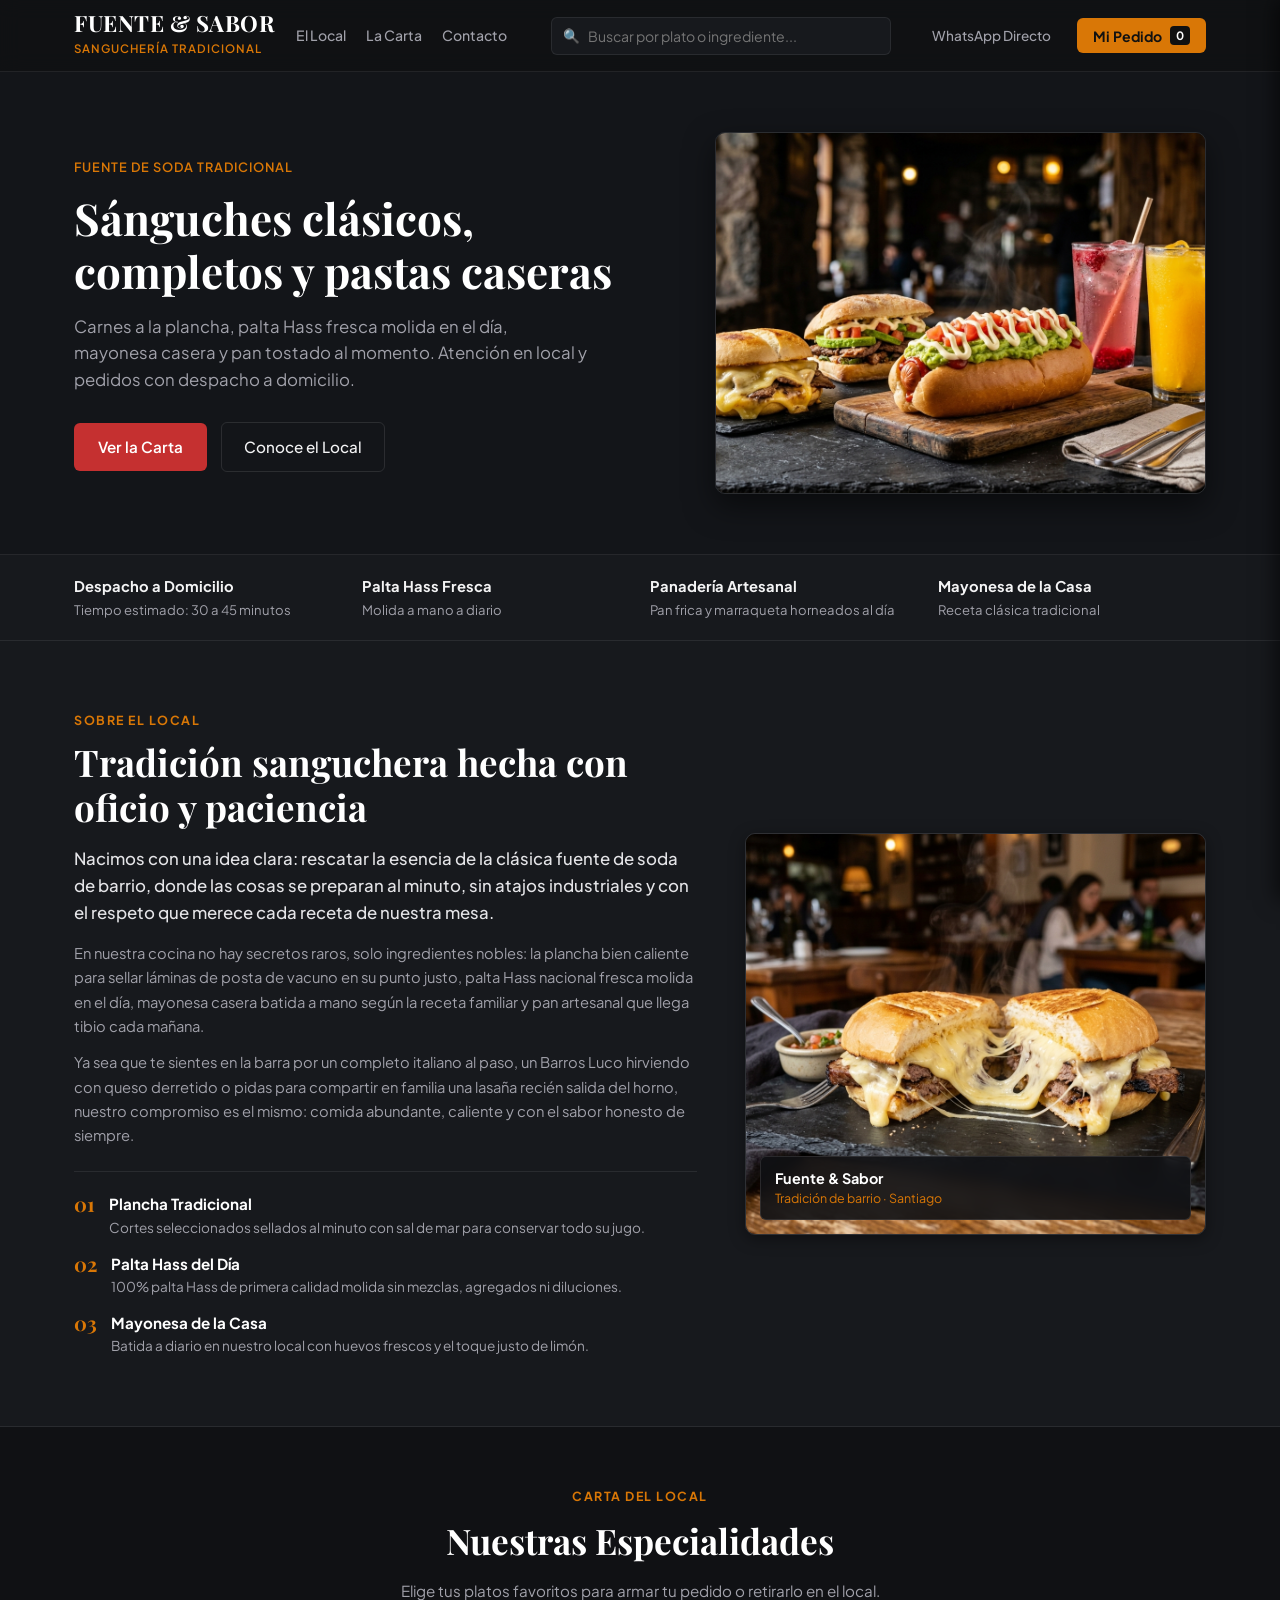
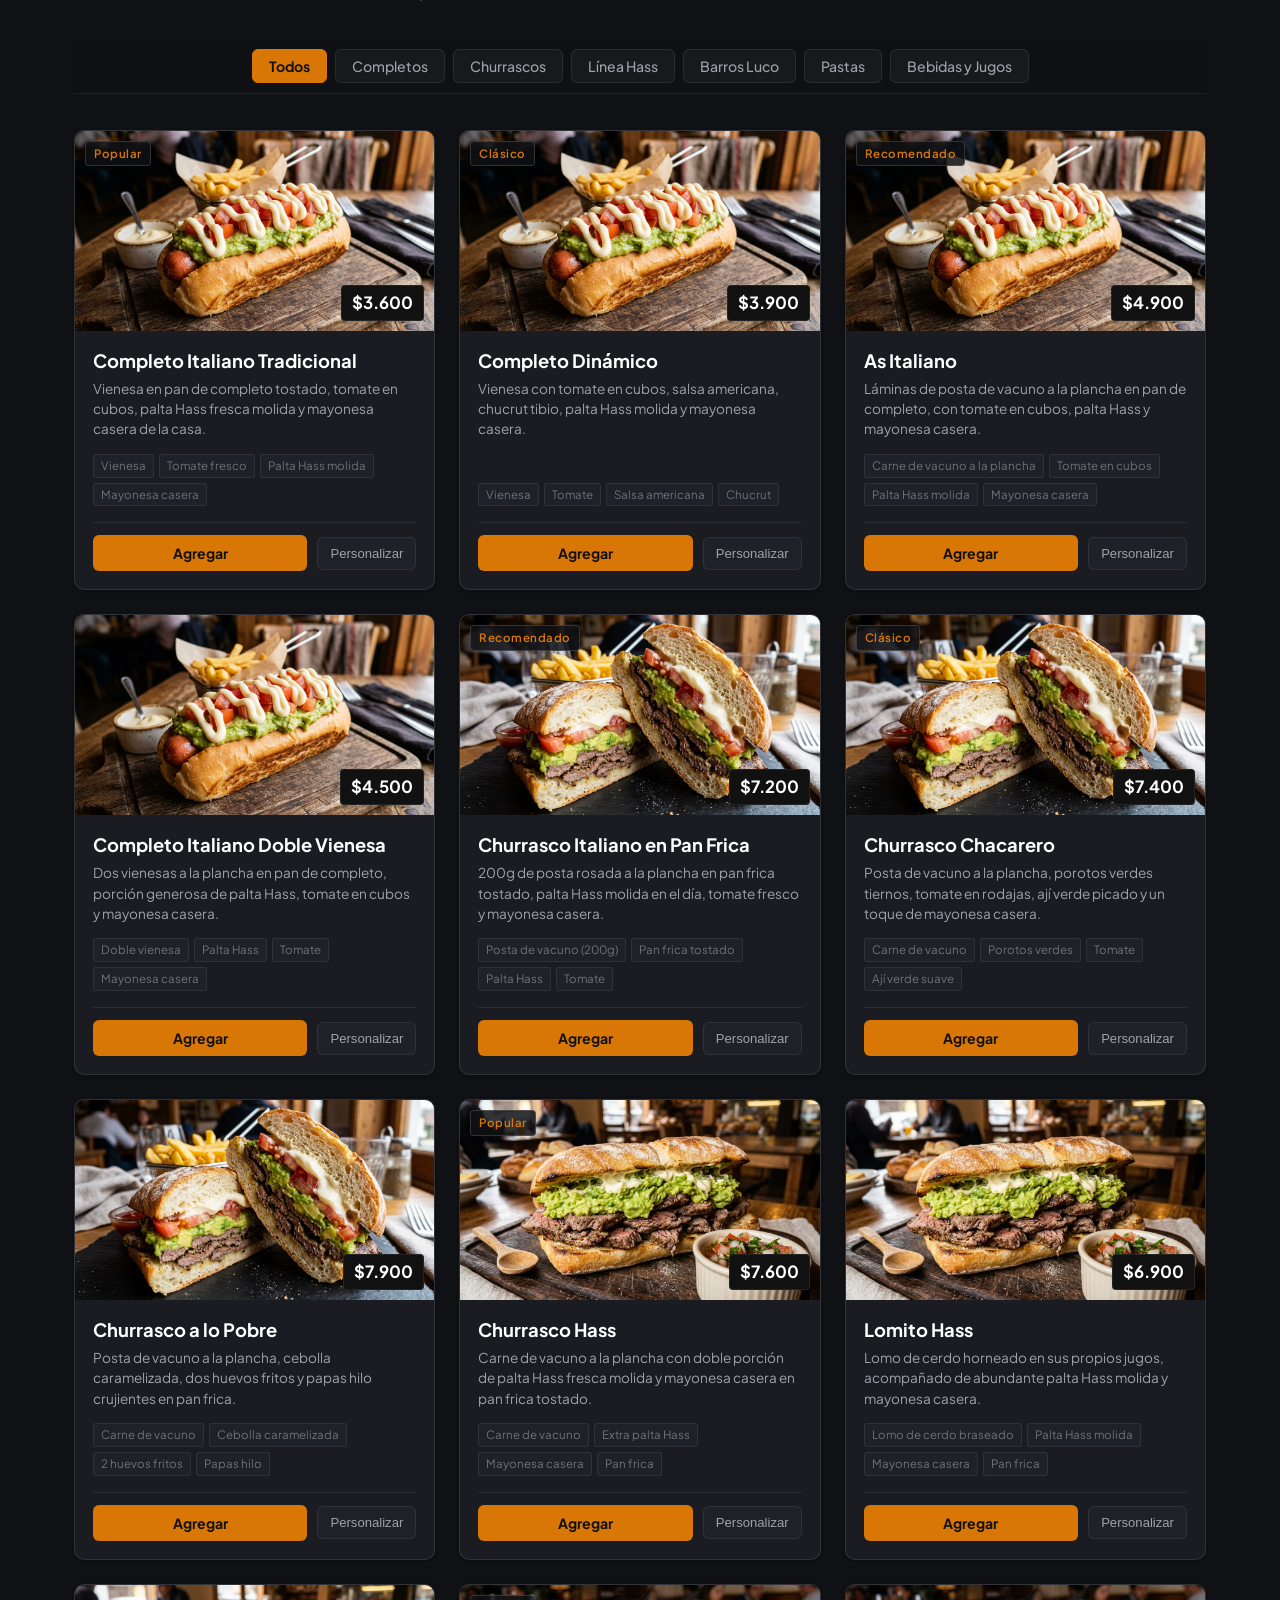
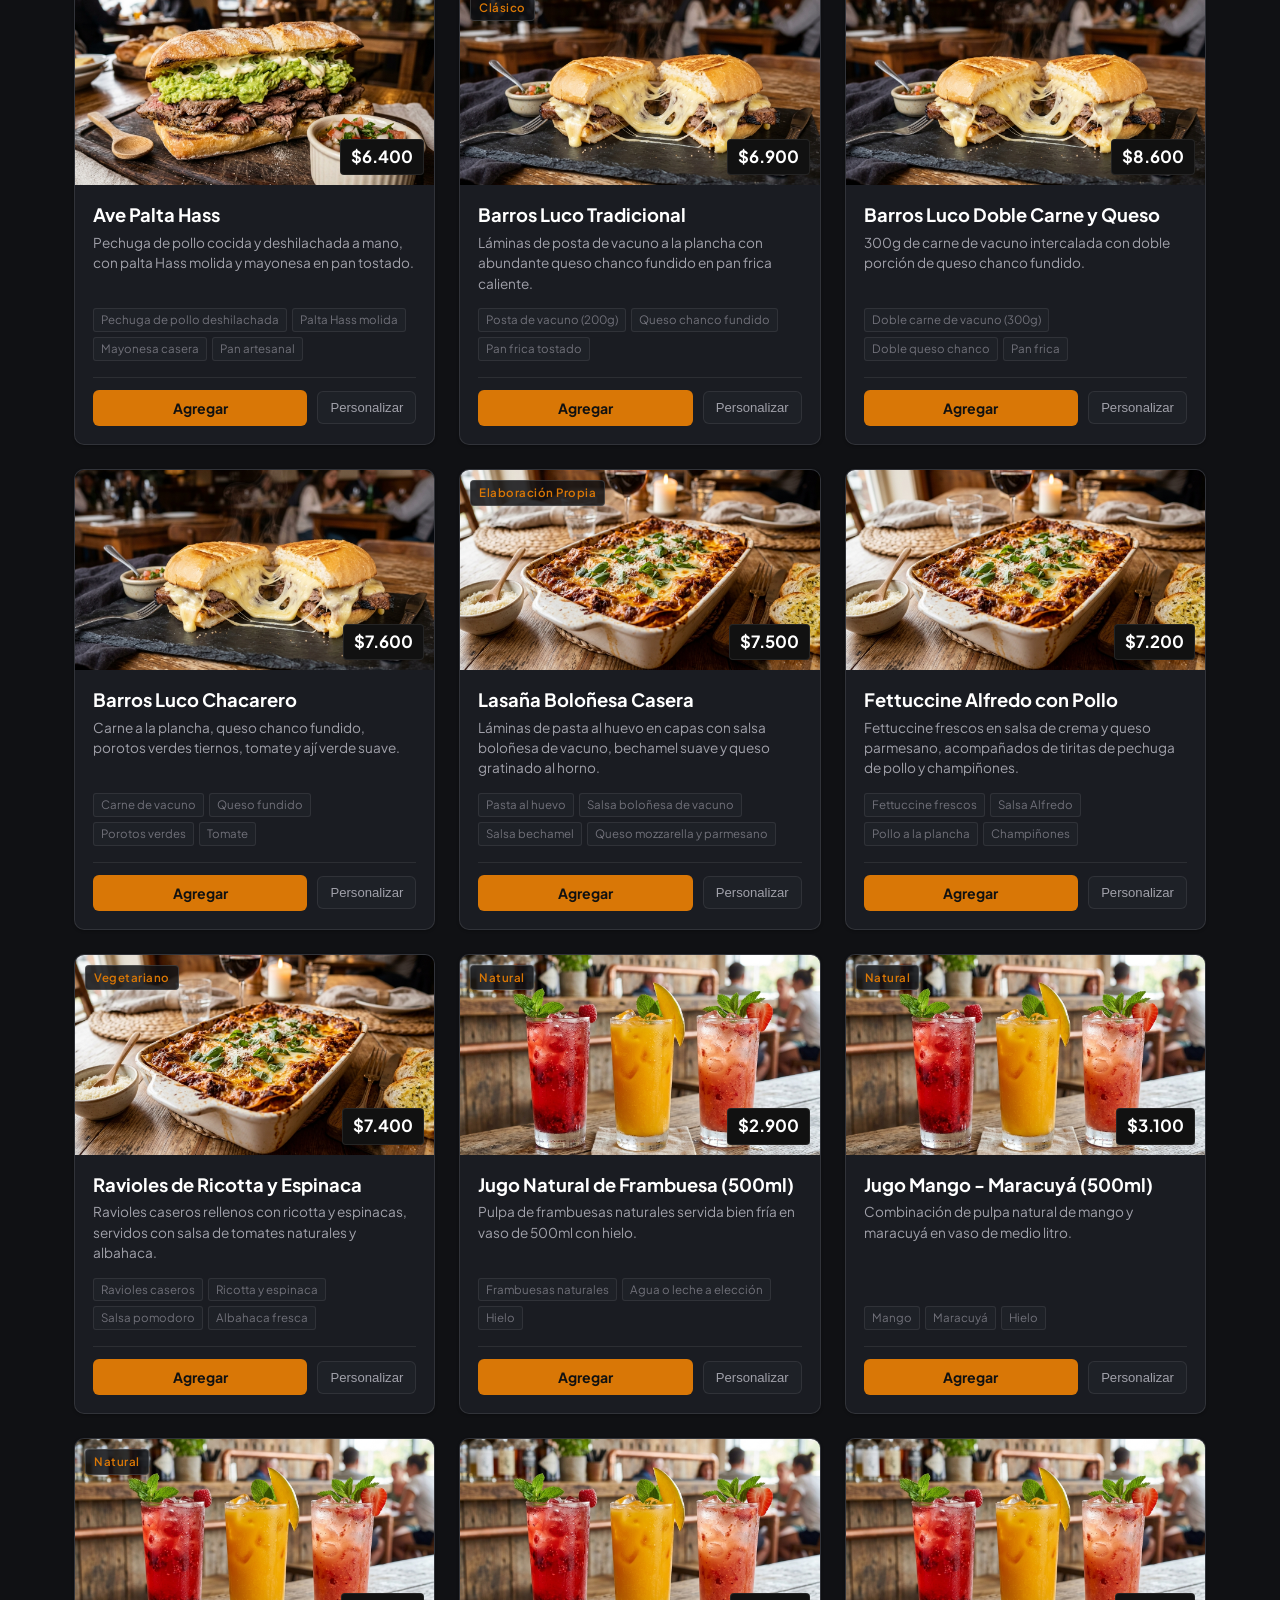
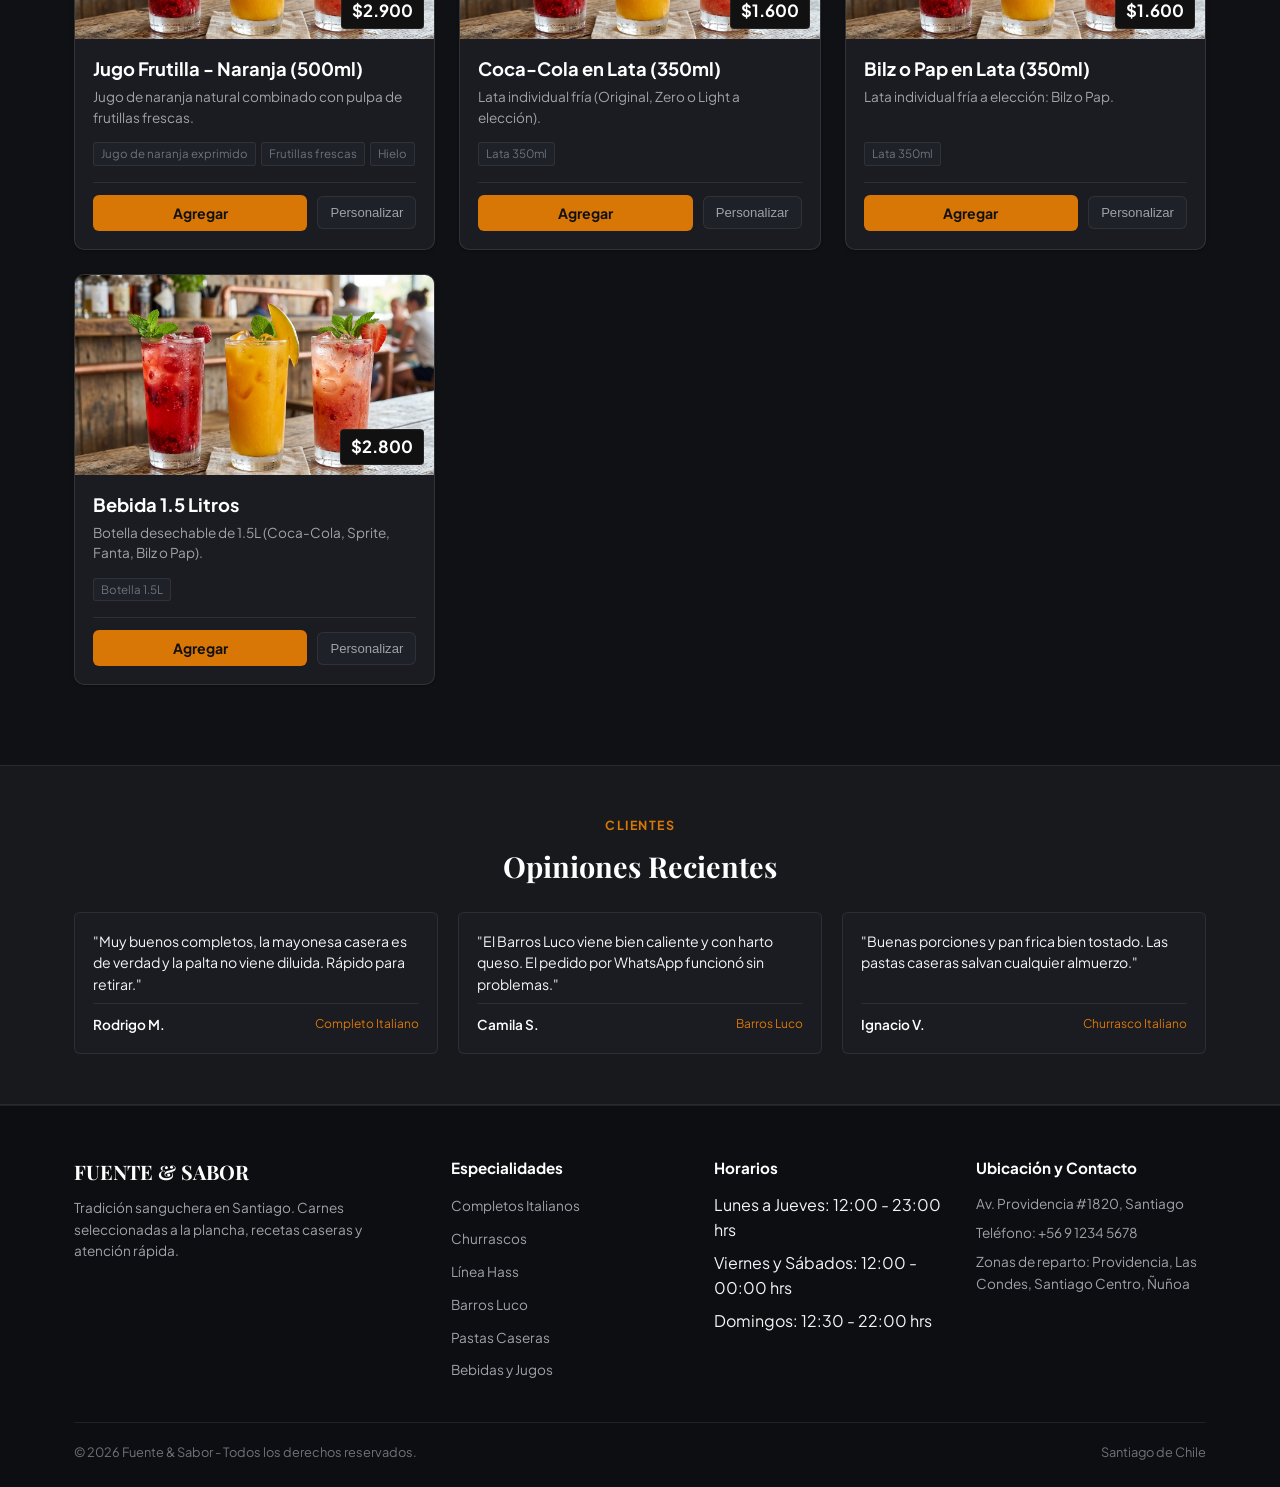
==== commit f998e7b8: "feat: propuesta comercial y mockup de presentacion" ====
--- a/index.html
+++ b/index.html
@@ -34,6 +34,13 @@
         </div>
       </a>
 
+      <!-- Enlaces de navegación -->
+      <nav class="nav-links">
+        <a href="#el-local">El Local</a>
+        <a href="#menu-principal">La Carta</a>
+        <a href="#contacto">Contacto</a>
+      </nav>
+
       <!-- Buscador -->
       <div class="nav-search">
         <span class="search-icon">🔍</span>
@@ -74,9 +81,9 @@
           <a href="#menu-principal" class="btn-primary" id="cta-hero-menu">
             Ver la Carta
           </a>
-          <button class="btn-secondary" onclick="openDrawer()" id="cta-hero-cart">
-            Revisar Pedido
-          </button>
+          <a href="#el-local" class="btn-secondary" id="cta-hero-about">
+            Conoce el Local
+          </a>
         </div>
       </div>
 
@@ -111,6 +118,63 @@
       <div class="benefit-item">
         <span class="benefit-title">Mayonesa de la Casa</span>
         <span class="benefit-desc">Receta clásica tradicional</span>
+      </div>
+    </div>
+  </section>
+
+  <!-- ==========================================================================
+       SECCIÓN CONTEXTUAL: SOBRE EL LOCAL
+       ========================================================================== -->
+  <section class="about-section" id="el-local">
+    <div class="container about-grid">
+      <div class="about-content">
+        <span class="section-pill">Sobre el Local</span>
+        <h2 class="about-title">Tradición sanguchera hecha con oficio y paciencia</h2>
+        <p class="about-lead">
+          Nacimos con una idea clara: rescatar la esencia de la clásica fuente de soda de barrio, donde las cosas se preparan al minuto, sin atajos industriales y con el respeto que merece cada receta de nuestra mesa.
+        </p>
+        <p class="about-text">
+          En nuestra cocina no hay secretos raros, solo ingredientes nobles: la plancha bien caliente para sellar láminas de posta de vacuno en su punto justo, palta Hass nacional fresca molida en el día, mayonesa casera batida a mano según la receta familiar y pan artesanal que llega tibio cada mañana.
+        </p>
+        <p class="about-text">
+          Ya sea que te sientes en la barra por un completo italiano al paso, un Barros Luco hirviendo con queso derretido o pidas para compartir en familia una lasaña recién salida del horno, nuestro compromiso es el mismo: comida abundante, caliente y con el sabor honesto de siempre.
+        </p>
+
+        <div class="about-pillars">
+          <div class="pillar-item">
+            <span class="pillar-num">01</span>
+            <div>
+              <h4 class="pillar-title">Plancha Tradicional</h4>
+              <p class="pillar-desc">Cortes seleccionados sellados al minuto con sal de mar para conservar todo su jugo.</p>
+            </div>
+          </div>
+
+          <div class="pillar-item">
+            <span class="pillar-num">02</span>
+            <div>
+              <h4 class="pillar-title">Palta Hass del Día</h4>
+              <p class="pillar-desc">100% palta Hass de primera calidad molida sin mezclas, agregados ni diluciones.</p>
+            </div>
+          </div>
+
+          <div class="pillar-item">
+            <span class="pillar-num">03</span>
+            <div>
+              <h4 class="pillar-title">Mayonesa de la Casa</h4>
+              <p class="pillar-desc">Batida a diario en nuestro local con huevos frescos y el toque justo de limón.</p>
+            </div>
+          </div>
+        </div>
+      </div>
+
+      <div class="about-image-wrapper">
+        <div class="about-img-card">
+          <img src="assets/images/barros_luco_1790094155524.jpg" alt="Preparación tradicional a la plancha" loading="lazy">
+          <div class="about-badge">
+            <strong>Fuente & Sabor</strong>
+            <span>Tradición de barrio · Santiago</span>
+          </div>
+        </div>
       </div>
     </div>
   </section>
--- a/css/styles.css
+++ b/css/styles.css
@@ -125,6 +125,31 @@
   position: relative;
 }
 
+.nav-links {
+  display: flex;
+  align-items: center;
+  gap: 20px;
+  margin: 0 16px;
+}
+
+.nav-links a {
+  color: var(--text-secondary);
+  text-decoration: none;
+  font-size: 0.88rem;
+  font-weight: 500;
+  transition: var(--transition);
+}
+
+.nav-links a:hover {
+  color: #fff;
+}
+
+@media (max-width: 900px) {
+  .nav-links {
+    display: none;
+  }
+}
+
 .search-input {
   width: 100%;
   padding: 9px 14px 9px 36px;
@@ -341,6 +366,141 @@
 .benefit-desc {
   font-size: 0.82rem;
   color: var(--text-secondary);
+}
+
+/* ==========================================================================
+   SECCIÓN SOBRE EL LOCAL
+   ========================================================================== */
+.about-section {
+  padding: 70px 0;
+  background: var(--bg-surface);
+  border-bottom: 1px solid var(--border-subtle);
+}
+
+.about-grid {
+  display: grid;
+  grid-template-columns: 1.15fr 0.85fr;
+  align-items: center;
+  gap: 48px;
+}
+
+.about-title {
+  font-family: var(--font-heading);
+  font-size: 2.3rem;
+  font-weight: 700;
+  line-height: 1.25;
+  color: #fff;
+  margin-bottom: 16px;
+}
+
+.about-lead {
+  font-size: 1.05rem;
+  color: #e4e4e7;
+  line-height: 1.6;
+  margin-bottom: 14px;
+  font-weight: 500;
+}
+
+.about-text {
+  font-size: 0.92rem;
+  color: var(--text-secondary);
+  line-height: 1.65;
+  margin-bottom: 12px;
+}
+
+.about-pillars {
+  display: flex;
+  flex-direction: column;
+  gap: 14px;
+  margin-top: 24px;
+  padding-top: 20px;
+  border-top: 1px solid var(--border-subtle);
+}
+
+.pillar-item {
+  display: flex;
+  gap: 14px;
+  align-items: flex-start;
+}
+
+.pillar-num {
+  font-family: var(--font-heading);
+  font-size: 1.25rem;
+  font-weight: 700;
+  color: var(--accent-primary);
+  line-height: 1.2;
+  flex-shrink: 0;
+}
+
+.pillar-title {
+  font-size: 0.95rem;
+  font-weight: 700;
+  color: #fff;
+  margin-bottom: 2px;
+}
+
+.pillar-desc {
+  font-size: 0.85rem;
+  color: var(--text-secondary);
+  line-height: 1.45;
+}
+
+.about-image-wrapper {
+  position: relative;
+}
+
+.about-img-card {
+  position: relative;
+  border-radius: var(--radius-md);
+  overflow: hidden;
+  border: 1px solid var(--border-card);
+  box-shadow: var(--shadow-md);
+}
+
+.about-img-card img {
+  width: 100%;
+  height: 400px;
+  object-fit: cover;
+  display: block;
+}
+
+.about-badge {
+  position: absolute;
+  bottom: 14px;
+  left: 14px;
+  right: 14px;
+  background: rgba(16, 17, 20, 0.9);
+  backdrop-filter: blur(8px);
+  border: 1px solid var(--border-card);
+  padding: 10px 14px;
+  border-radius: var(--radius-sm);
+  display: flex;
+  flex-direction: column;
+}
+
+.about-badge strong {
+  font-size: 0.9rem;
+  color: #fff;
+}
+
+.about-badge span {
+  font-size: 0.78rem;
+  color: var(--accent-primary);
+}
+
+@media (max-width: 900px) {
+  .about-grid {
+    grid-template-columns: 1fr;
+    gap: 32px;
+  }
+
+  .about-title {
+    font-size: 1.95rem;
+  }
+
+  .about-img-card img {
+    height: 300px;
+  }
 }
 
 /* ==========================================================================
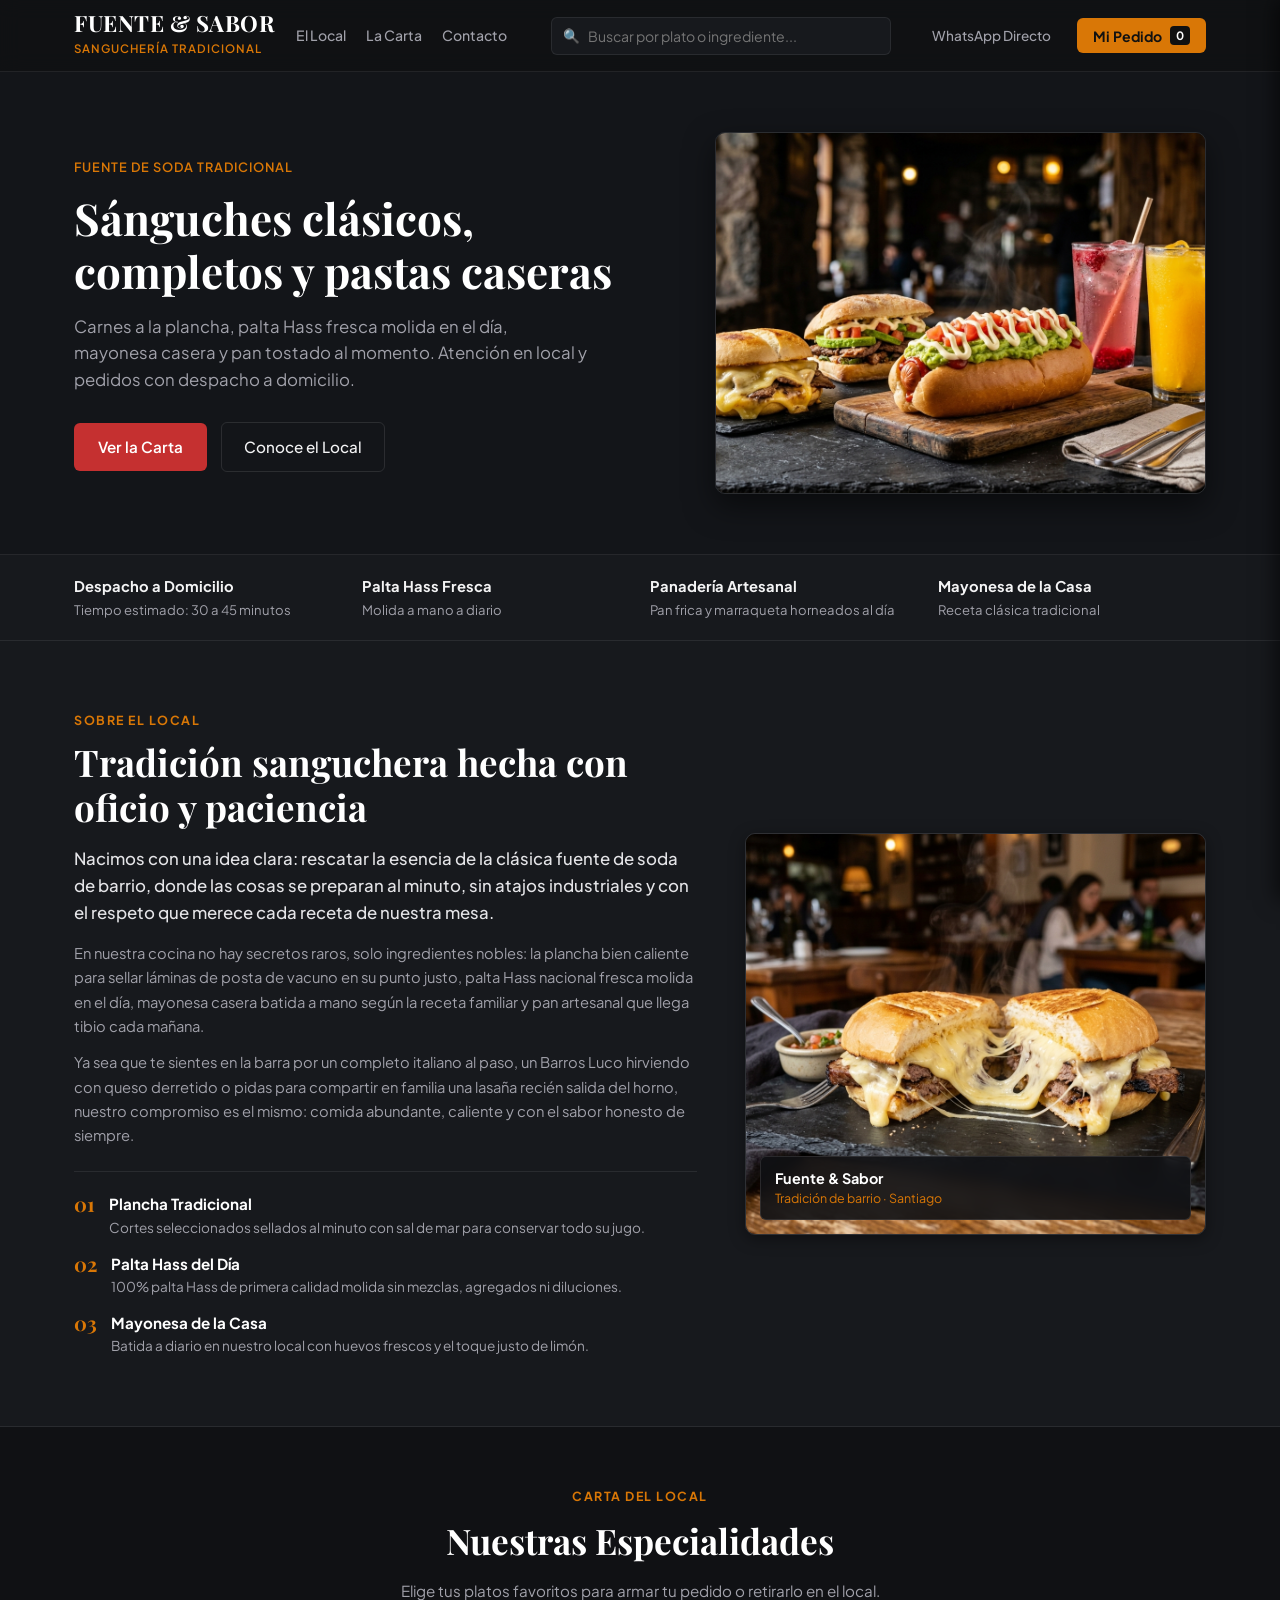
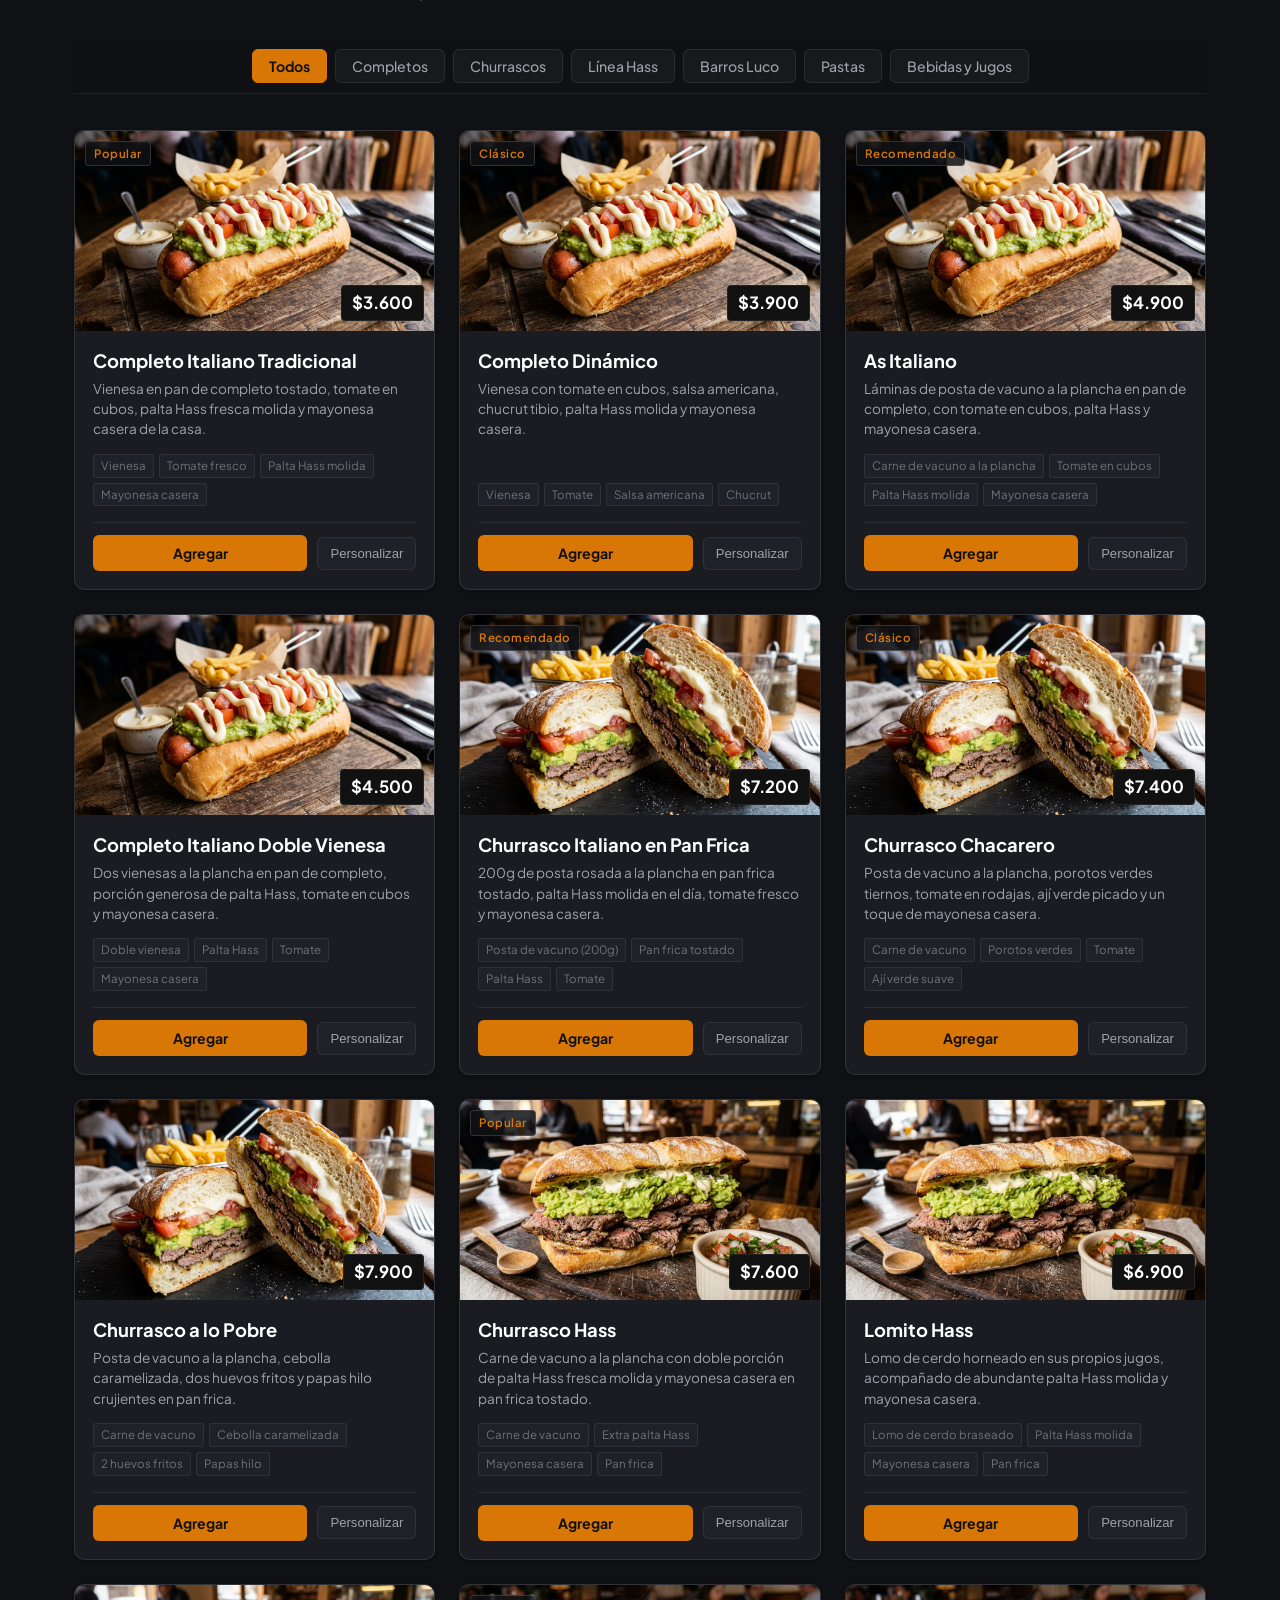
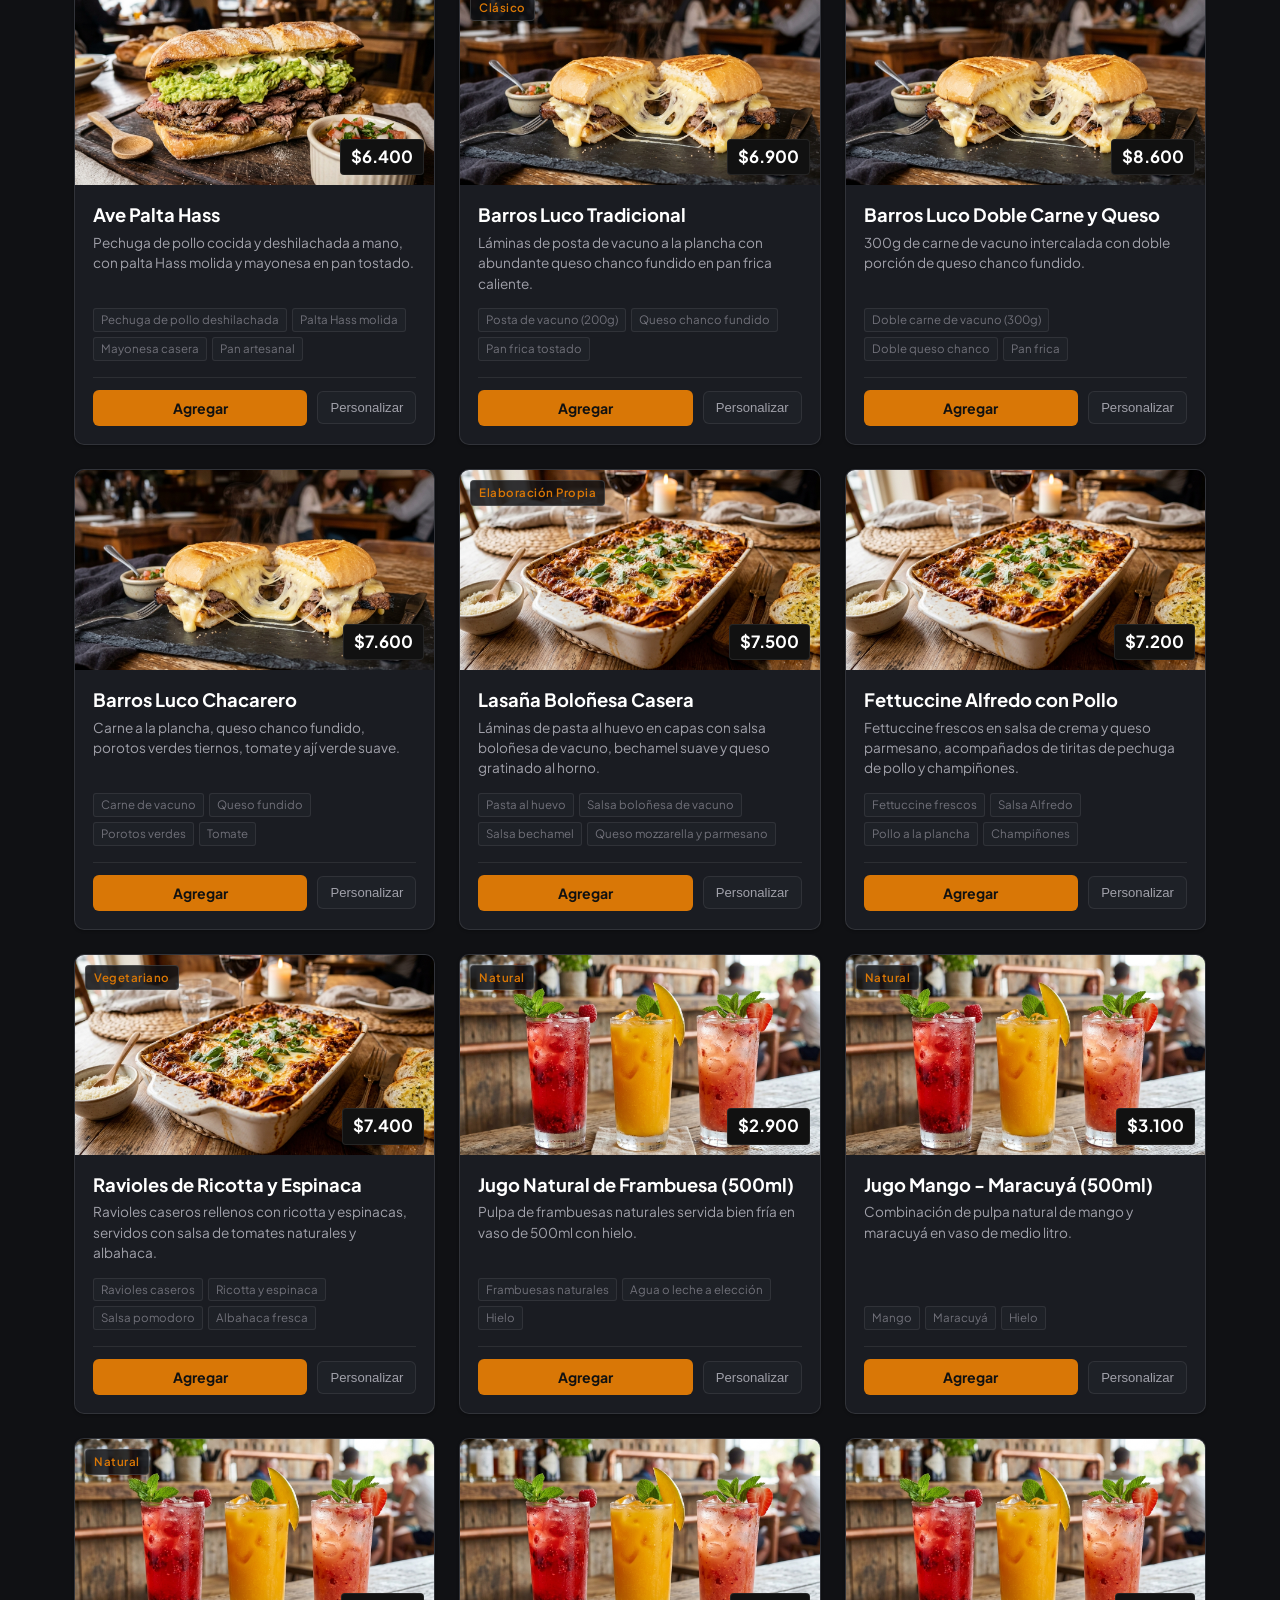
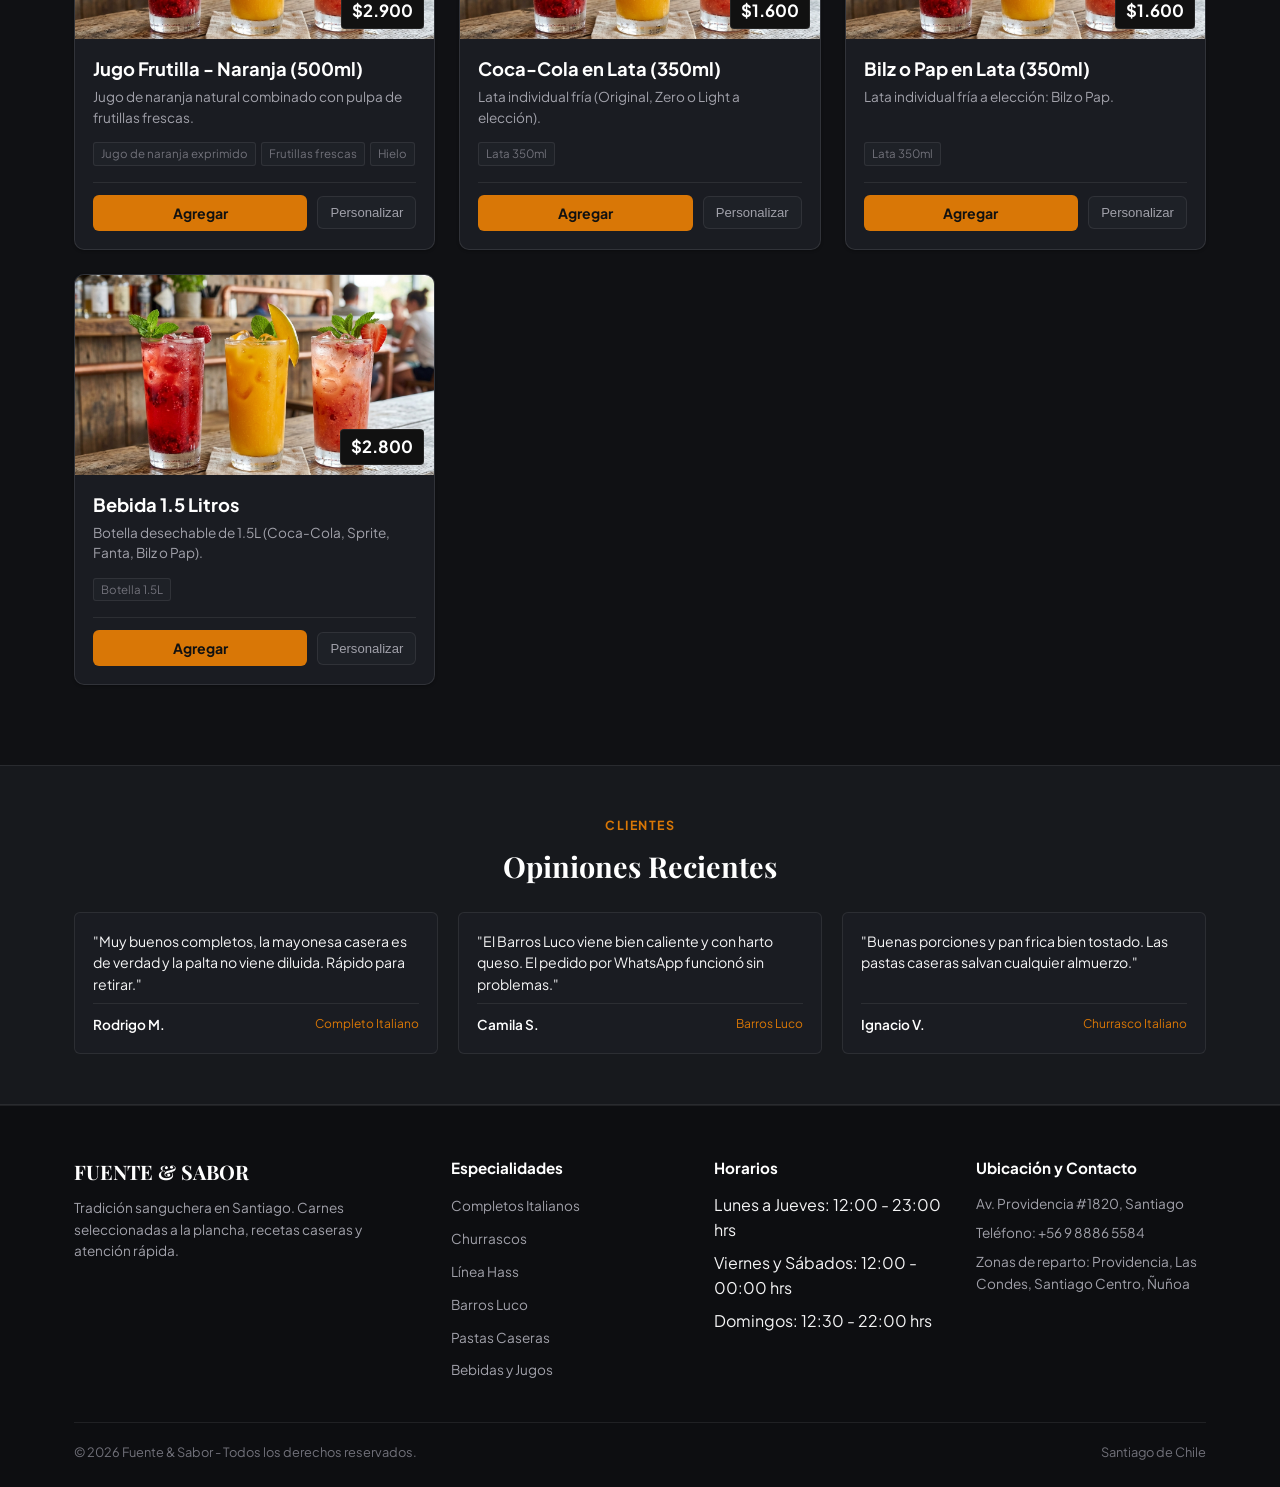
==== commit 2d5bdf18: "fix: vincular telefono de WhatsApp real para simulacion de pedidos" ====
--- a/index.html
+++ b/index.html
@@ -49,7 +49,7 @@
 
       <!-- Acciones -->
       <div class="nav-actions">
-        <a href="https://wa.me/56912345678" target="_blank" rel="noopener noreferrer" class="btn-contact" id="btn-nav-whatsapp">
+        <a href="https://wa.me/56988865584" target="_blank" rel="noopener noreferrer" class="btn-contact" id="btn-nav-whatsapp">
           WhatsApp Directo
         </a>
 
@@ -260,7 +260,7 @@
             Av. Providencia #1820, Santiago
           </div>
           <div class="footer-contact-item">
-            Teléfono: +56 9 1234 5678
+            Teléfono: +56 9 8886 5584
           </div>
           <div class="footer-contact-item">
             Zonas de reparto: Providencia, Las Condes, Santiago Centro, Ñuñoa
